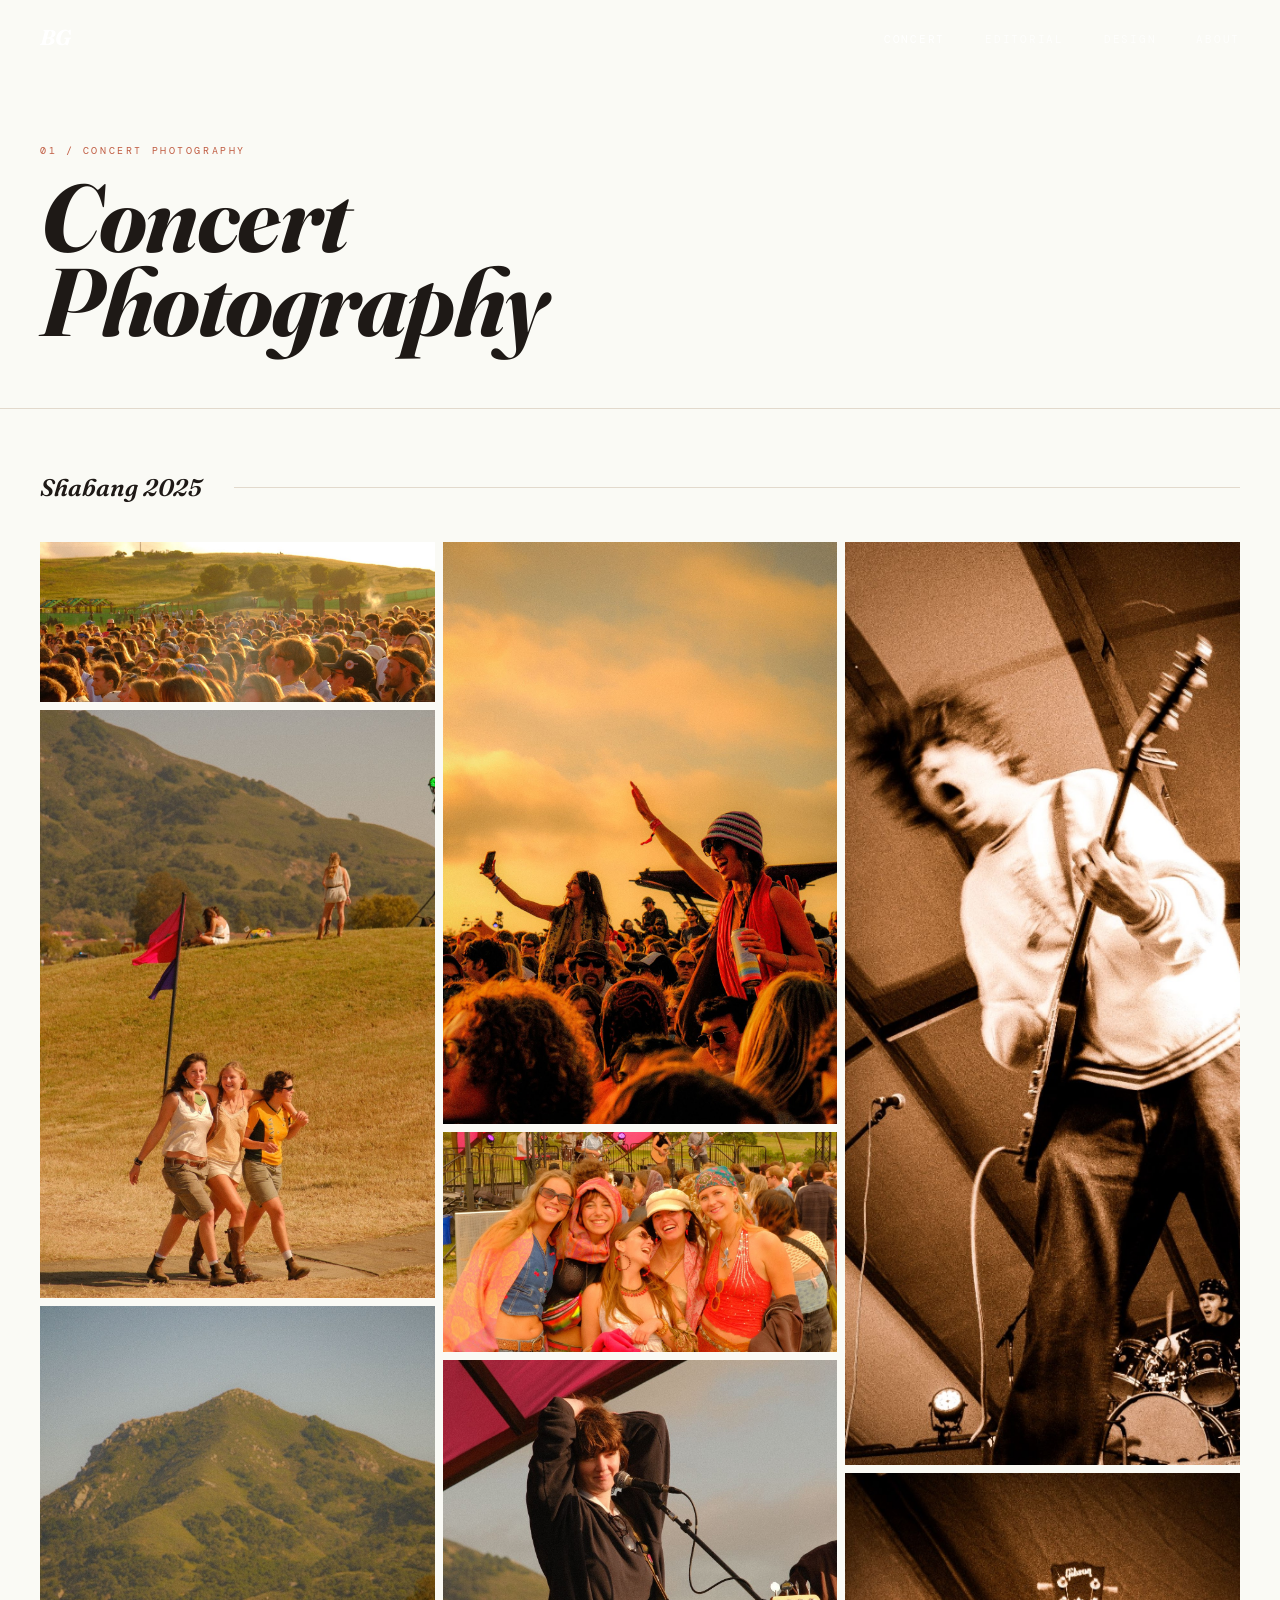
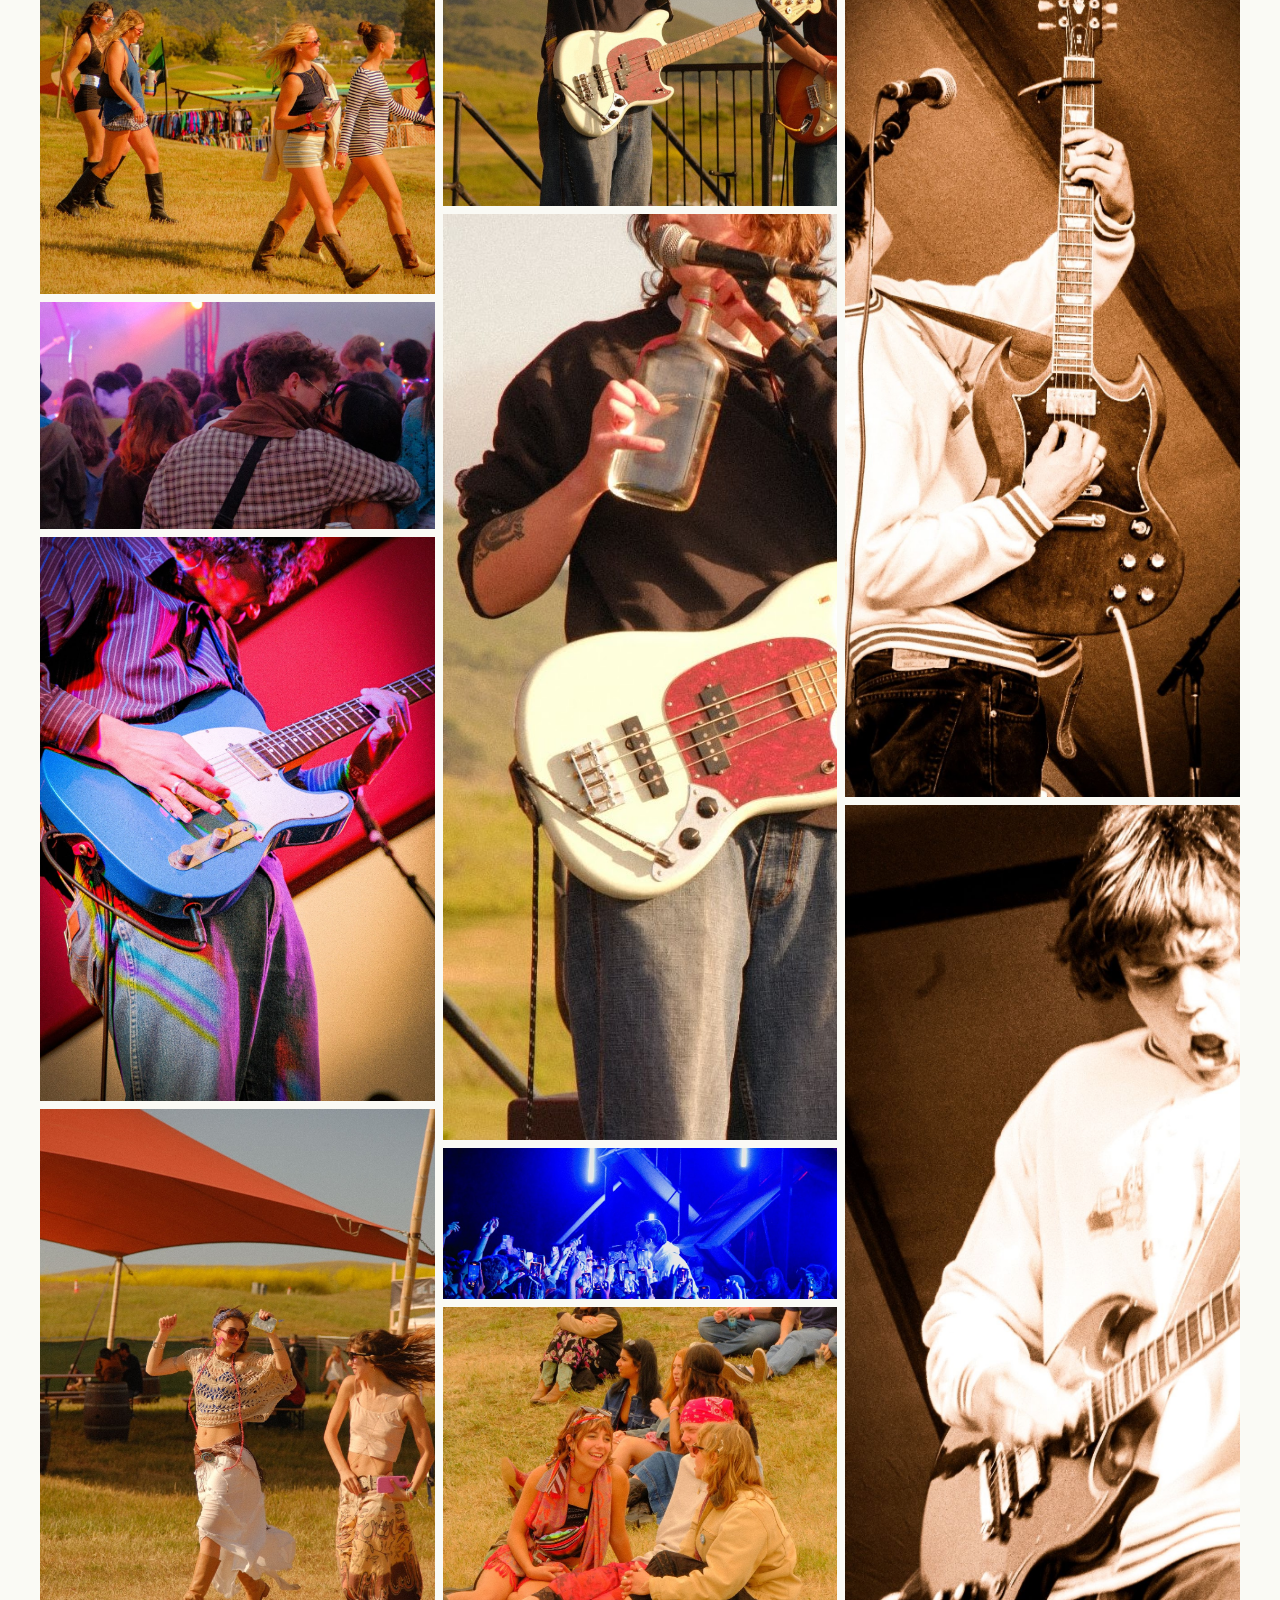
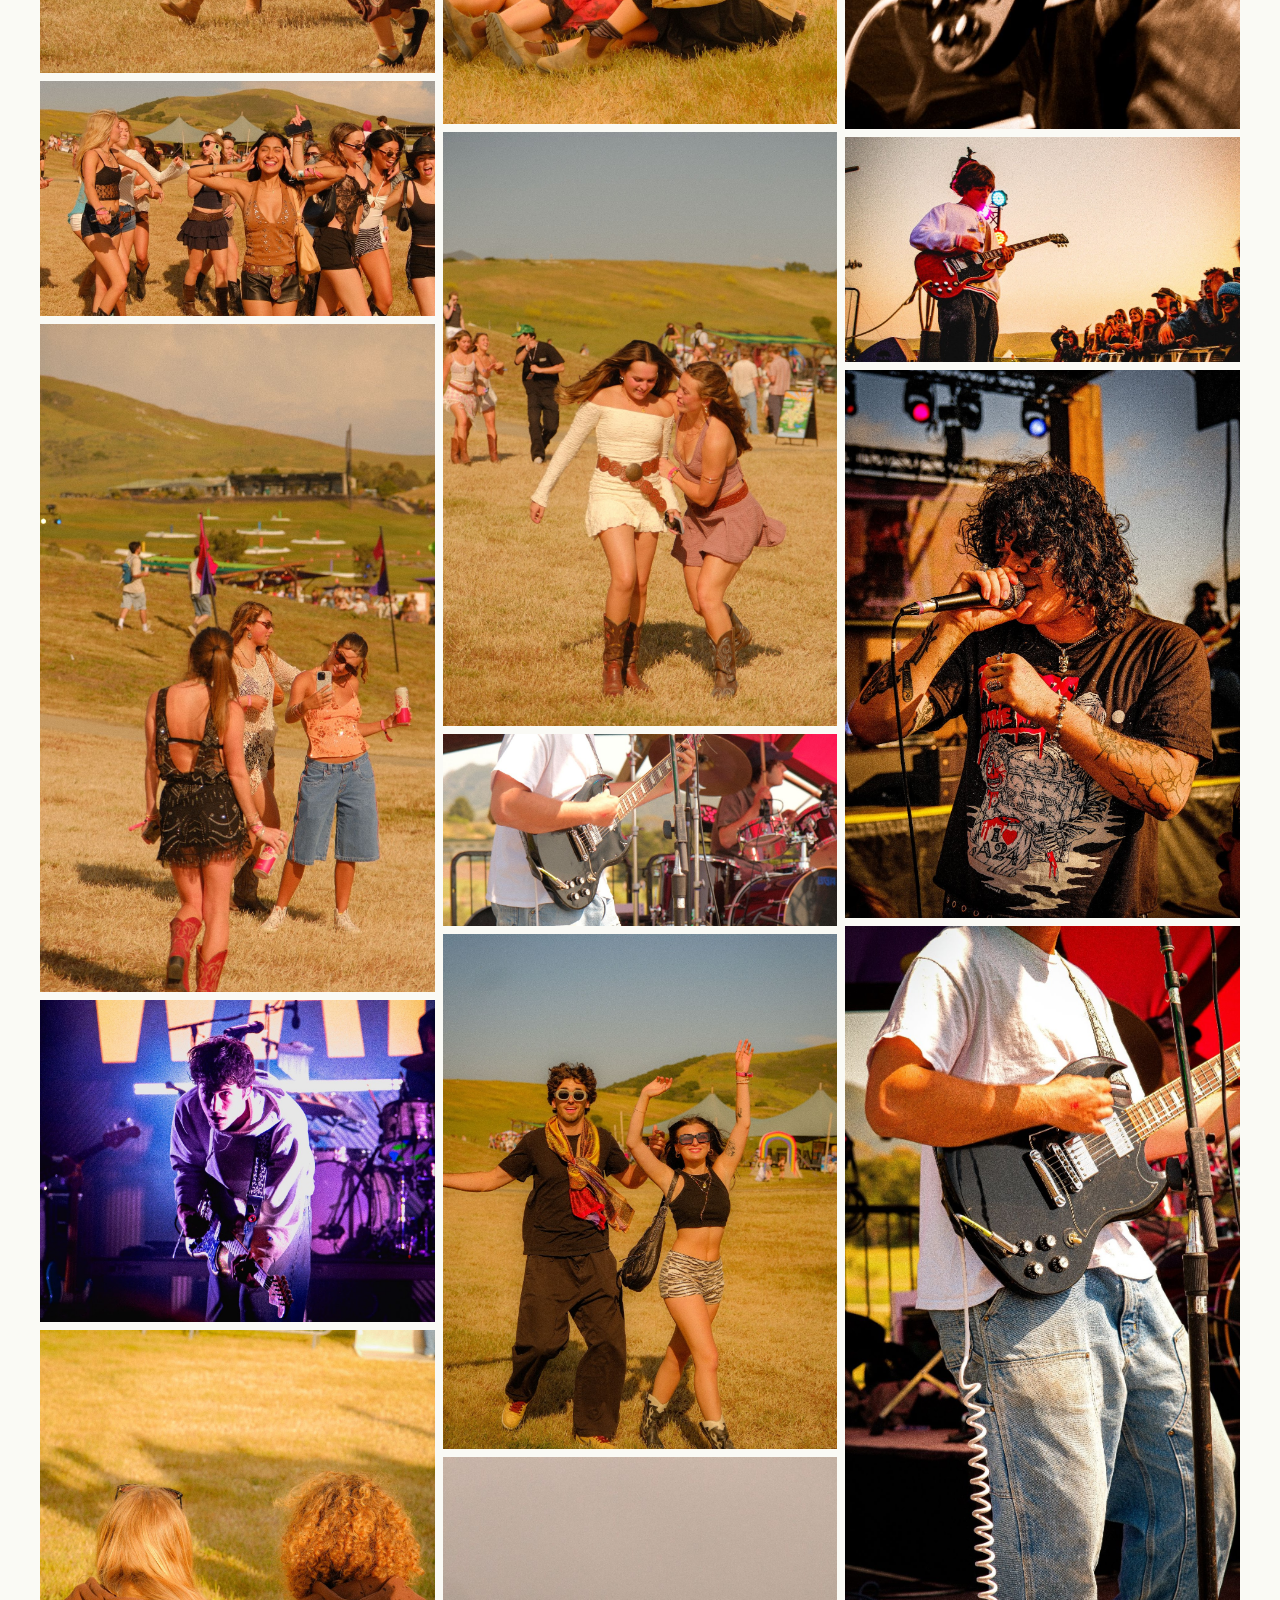
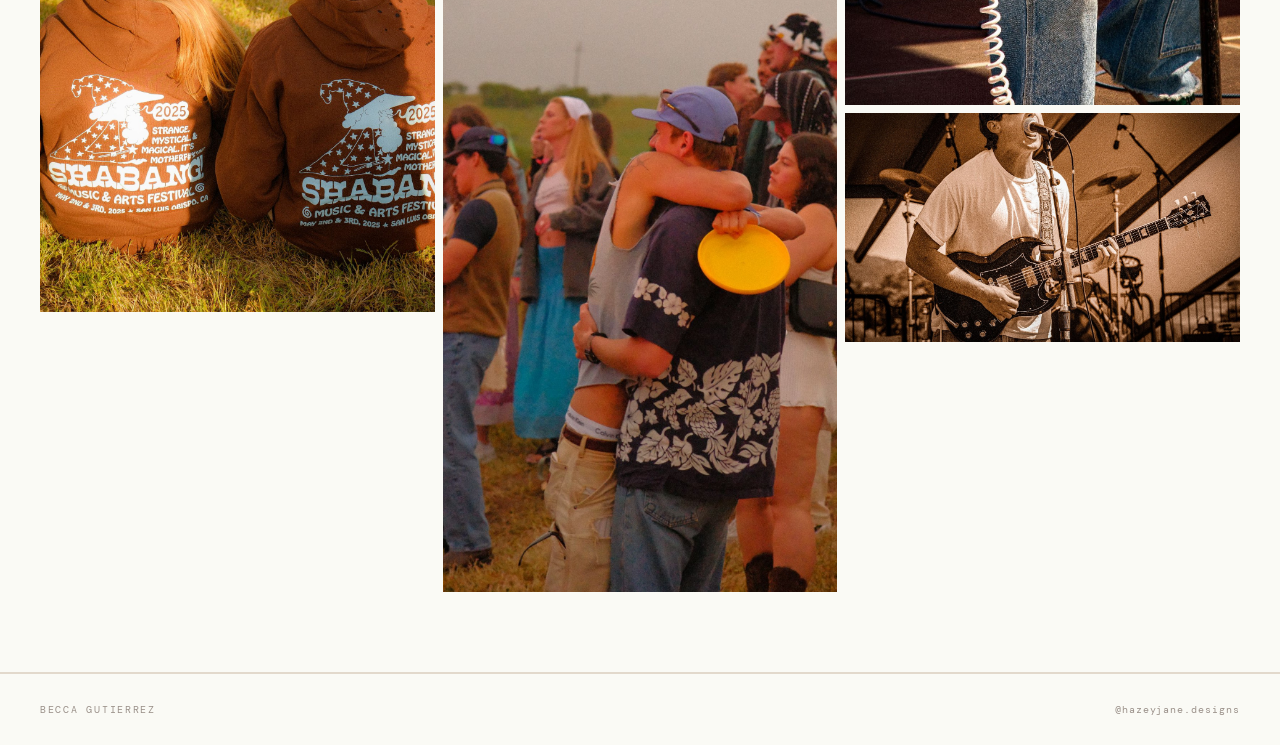
==== concert.html @ 207c8553 "Initial build: Becca Gutierrez portfolio site White/granola theme with Fraunces + Nunito fonts. CSS " ====
﻿<!DOCTYPE html>
<html lang="en">
<head>
    <meta charset="UTF-8">
    <meta name="viewport" content="width=device-width, initial-scale=1.0">
    <title>Concert Photography — Becca Gutierrez</title>
    <link rel="preconnect" href="https://fonts.googleapis.com">
    <link rel="preconnect" href="https://fonts.gstatic.com" crossorigin>
    <link href="https://fonts.googleapis.com/css2?family=Fraunces:ital,opsz,wght@0,9..144,300;0,9..144,600;0,9..144,700;1,9..144,300;1,9..144,600;1,9..144,700&family=Nunito:wght@300;400;500&family=DM+Mono:wght@300;400&display=swap" rel="stylesheet">
    <link rel="stylesheet" href="style.css">
</head>
<body>
    <nav class="nav scrolled" id="nav">
        <a href="index.html" class="nav-logo">BG</a>
        <ul class="nav-links">
            <li><a href="concert.html" class="active">Concert</a></li>
            <li><a href="editorial.html">Editorial</a></li>
            <li><a href="design.html">Design</a></li>
            <li><a href="index.html#about">About</a></li>
        </ul>
    </nav>

    <header class="page-hero">
        <p class="page-eyebrow">01 / Concert Photography</p>
        <h1 class="page-title">Concert<br>Photography</h1>
    </header>

    <section class="gallery-section">
        <div class="gallery-section-header">
            <h2 class="subsection-title">Shabang 2025</h2>
            <div class="divider"></div>
        </div>
        <div class="gallery-grid">
            <div class="gallery-item"><img src="images/concert/unnamed.jpg" alt="Shabang 2025" loading="lazy"></div>
            <div class="gallery-item"><img src="images/concert/unnamed(1).jpg" alt="Shabang 2025" loading="lazy"></div>
            <div class="gallery-item"><img src="images/concert/unnamed(2).jpg" alt="Shabang 2025" loading="lazy"></div>
            <div class="gallery-item"><img src="images/concert/unnamed(3).jpg" alt="Shabang 2025" loading="lazy"></div>
            <div class="gallery-item"><img src="images/concert/unnamed(4).jpg" alt="Shabang 2025" loading="lazy"></div>
            <div class="gallery-item"><img src="images/concert/unnamed(5).jpg" alt="Shabang 2025" loading="lazy"></div>
            <div class="gallery-item"><img src="images/concert/unnamed(6).jpg" alt="Shabang 2025" loading="lazy"></div>
            <div class="gallery-item"><img src="images/concert/unnamed(7).jpg" alt="Shabang 2025" loading="lazy"></div>
            <div class="gallery-item"><img src="images/concert/unnamed(8).jpg" alt="Shabang 2025" loading="lazy"></div>
            <div class="gallery-item"><img src="images/concert/unnamed(9).jpg" alt="Shabang 2025" loading="lazy"></div>
            <div class="gallery-item"><img src="images/concert/unnamed(10).jpg" alt="Shabang 2025" loading="lazy"></div>
            <div class="gallery-item"><img src="images/concert/unnamed(11).jpg" alt="Shabang 2025" loading="lazy"></div>
            <div class="gallery-item"><img src="images/concert/unnamed(12).jpg" alt="Shabang 2025" loading="lazy"></div>
            <div class="gallery-item"><img src="images/concert/unnamed(13).jpg" alt="Shabang 2025" loading="lazy"></div>
            <div class="gallery-item"><img src="images/concert/unnamed(14).jpg" alt="Shabang 2025" loading="lazy"></div>
            <div class="gallery-item"><img src="images/concert/unnamed(15).jpg" alt="Shabang 2025" loading="lazy"></div>
            <div class="gallery-item"><img src="images/concert/unnamed(16).jpg" alt="Shabang 2025" loading="lazy"></div>
            <div class="gallery-item"><img src="images/concert/unnamed(17).jpg" alt="Shabang 2025" loading="lazy"></div>
            <div class="gallery-item"><img src="images/concert/unnamed(18).jpg" alt="Shabang 2025" loading="lazy"></div>
            <div class="gallery-item"><img src="images/concert/unnamed(19).jpg" alt="Shabang 2025" loading="lazy"></div>
            <div class="gallery-item"><img src="images/concert/unnamed(20).jpg" alt="Shabang 2025" loading="lazy"></div>
            <div class="gallery-item"><img src="images/concert/unnamed(21).jpg" alt="Shabang 2025" loading="lazy"></div>
            <div class="gallery-item"><img src="images/concert/unnamed(22).jpg" alt="Shabang 2025" loading="lazy"></div>
            <div class="gallery-item"><img src="images/concert/unnamed(23).jpg" alt="Shabang 2025" loading="lazy"></div>
            <div class="gallery-item"><img src="images/concert/unnamed(24).jpg" alt="Shabang 2025" loading="lazy"></div>
            <div class="gallery-item"><img src="images/concert/unnamed(25).jpg" alt="Shabang 2025" loading="lazy"></div>
            <div class="gallery-item"><img src="images/concert/unnamed(26).jpg" alt="Shabang 2025" loading="lazy"></div>
        </div>
    </section>

    <footer class="site-footer">
        <span class="footer-name">Becca Gutierrez</span>
        <a href="https://instagram.com/hazeyjane.designs" target="_blank" rel="noopener" class="footer-ig">@hazeyjane.designs</a>
    </footer>

    <script src="script.js"></script>
</body>
</html>
---- style.css ----
/* ─── Variables & Reset ─────────────────────────────────────────────────── */

*, *::before, *::after {
    margin: 0;
    padding: 0;
    box-sizing: border-box;
}

:root {
    --bg:       #FAFAF5;
    --surface:  #F3EDE3;
    --border:   #E2D9CC;
    --text:     #1E1916;
    --muted:    #9A9089;
    --accent:   #C05C42;
    --accent2:  #7A9D7E;
    --accent3:  #D4A853;

    --f-display: 'Fraunces', Georgia, serif;
    --f-body:    'Nunito', sans-serif;
    --f-mono:    'DM Mono', monospace;
}

html { scroll-behavior: smooth; }

body {
    background: var(--bg);
    color: var(--text);
    font-family: var(--f-body);
    font-weight: 400;
    overflow-x: hidden;
    -webkit-font-smoothing: antialiased;
}

a { color: inherit; text-decoration: none; }

img { display: block; max-width: 100%; }

/* ─── Nav ───────────────────────────────────────────────────────────────── */

.nav {
    position: fixed;
    inset-block-start: 0;
    inset-inline: 0;
    z-index: 200;
    display: flex;
    justify-content: space-between;
    align-items: center;
    padding: 1.5rem 2.5rem;
    transition: background 0.35s ease, border-bottom 0.35s ease, box-shadow 0.35s ease;
}

.nav.hero-top {
    /* over the photo: keep text white */
}

.nav.scrolled {
    background: rgba(250, 250, 245, 0.95);
    border-bottom: 1px solid var(--border);
    box-shadow: 0 1px 16px rgba(30,25,22,0.06);
    backdrop-filter: blur(12px);
    -webkit-backdrop-filter: blur(12px);
}

.nav.scrolled .nav-logo,
.nav.scrolled .nav-links a { color: var(--text); }

.nav-logo {
    font-family: var(--f-display);
    font-size: 1.35rem;
    font-weight: 700;
    font-style: italic;
    letter-spacing: 0.02em;
    color: #fff;
    transition: color 0.3s, opacity 0.2s;
}
.nav-logo:hover { opacity: 0.7; }

.nav-links {
    display: flex;
    gap: 2.5rem;
    list-style: none;
}

.nav-links a {
    font-family: var(--f-mono);
    font-size: 0.68rem;
    letter-spacing: 0.16em;
    text-transform: uppercase;
    color: rgba(255,255,255,0.75);
    transition: color 0.2s;
}
.nav-links a:hover { color: #fff; }
.nav-links a.active { color: #fff; }

.nav.scrolled .nav-links a { color: var(--muted); }
.nav.scrolled .nav-links a:hover,
.nav.scrolled .nav-links a.active { color: var(--accent); }

/* ─── Hero ──────────────────────────────────────────────────────────────── */

.hero {
    position: relative;
    height: 100svh;
    min-height: 580px;
    display: flex;
    flex-direction: column;
    justify-content: flex-end;
    overflow: hidden;
}

.hero-bg {
    position: absolute;
    inset: 0;
    background-size: cover;
    background-position: center 30%;
    background-repeat: no-repeat;
    transform: scale(1.05);
    animation: zoomOut 12s cubic-bezier(0.25, 0.46, 0.45, 0.94) forwards;
}

@keyframes zoomOut {
    to { transform: scale(1); }
}

.hero-overlay {
    position: absolute;
    inset: 0;
    background:
        linear-gradient(to bottom,
            rgba(20,16,12,0.35) 0%,
            rgba(20,16,12,0.05) 40%,
            rgba(20,16,12,0.55) 75%,
            rgba(20,16,12,0.88) 100%);
}

.hero-content {
    position: relative;
    z-index: 2;
    padding: 0 2.5rem 5rem;
}

.hero-eyebrow {
    font-family: var(--f-mono);
    font-size: 0.62rem;
    letter-spacing: 0.28em;
    text-transform: uppercase;
    color: var(--accent3);
    margin-bottom: 1rem;
    animation: fadeUp 0.9s ease 0.4s both;
}

.hero-name {
    display: flex;
    flex-direction: column;
    font-family: var(--f-display);
    font-size: clamp(4.5rem, 11vw, 10.5rem);
    font-weight: 700;
    font-style: italic;
    line-height: 0.86;
    letter-spacing: -0.01em;
    color: #fff;
    margin-bottom: 2rem;
}

.hero-name span:first-child {
    animation: fadeUp 0.9s ease 0.55s both;
}
.hero-name span:last-child {
    animation: fadeUp 0.9s ease 0.7s both;
    color: transparent;
    -webkit-text-stroke: 1.5px rgba(255,255,255,0.55);
    font-style: normal;
    font-weight: 300;
}

.hero-tags {
    display: flex;
    flex-wrap: wrap;
    align-items: center;
    gap: 0.65rem;
    font-family: var(--f-mono);
    font-size: 0.62rem;
    letter-spacing: 0.16em;
    text-transform: uppercase;
    color: rgba(255,255,255,0.6);
    animation: fadeUp 0.9s ease 0.85s both;
}
.bull { color: var(--accent3); }

.hero-scroll-indicator {
    position: absolute;
    right: 2.5rem;
    bottom: 2.5rem;
    z-index: 2;
    animation: fadeIn 1s ease 1.4s both;
}

.scroll-line {
    width: 1px;
    height: 55px;
    background: linear-gradient(to bottom, rgba(255,255,255,0.6), transparent);
    animation: scrollDrop 2.2s ease-in-out 1.4s infinite;
}

@keyframes scrollDrop {
    0%   { opacity: 0; transform: scaleY(0); transform-origin: top; }
    30%  { opacity: 1; transform: scaleY(1); transform-origin: top; }
    70%  { opacity: 1; transform: scaleY(1); transform-origin: bottom; }
    100% { opacity: 0; transform: scaleY(0); transform-origin: bottom; }
}

/* ─── Index Work Grid ───────────────────────────────────────────────────── */

.index-work {
    display: grid;
    grid-template-columns: repeat(3, 1fr);
    background: var(--bg);
    border-top: 1px solid var(--border);
}

.work-card {
    display: flex;
    flex-direction: column;
    border-right: 1px solid var(--border);
    color: var(--text);
    overflow: hidden;
    transition: background 0.3s ease;
}
.work-card:last-child { border-right: none; }
.work-card:hover { background: var(--surface); }

.card-thumb {
    display: block;
    margin: 0;
    height: 300px;
    overflow: hidden;
    flex-shrink: 0;
}

.card-thumb img {
    width: 100%;
    height: 100%;
    object-fit: cover;
    transition: transform 0.65s cubic-bezier(0.25, 0.46, 0.45, 0.94);
}
.work-card:hover .card-thumb img { transform: scale(1.05); }

.card-body {
    padding: 1.8rem 2rem 2.2rem;
    border-top: 1px solid var(--border);
    display: flex;
    flex-direction: column;
    gap: 0.35rem;
    flex: 1;
    position: relative;
}

.card-num {
    font-family: var(--f-mono);
    font-size: 0.6rem;
    letter-spacing: 0.18em;
    color: var(--accent);
}

.card-title {
    font-family: var(--f-display);
    font-size: 2rem;
    font-weight: 600;
    font-style: italic;
    line-height: 0.96;
    letter-spacing: -0.01em;
    margin-top: 0.2rem;
}

.card-sub {
    font-family: var(--f-mono);
    font-size: 0.6rem;
    letter-spacing: 0.14em;
    text-transform: uppercase;
    color: var(--muted);
    margin-top: 0.3rem;
}

.card-cta {
    font-family: var(--f-mono);
    font-size: 0.62rem;
    letter-spacing: 0.12em;
    color: var(--accent);
    margin-top: 1.2rem;
    opacity: 0;
    transform: translateX(-6px);
    transition: opacity 0.3s ease, transform 0.3s ease;
}
.work-card:hover .card-cta {
    opacity: 1;
    transform: translateX(0);
}

/* ─── About ─────────────────────────────────────────────────────────────── */

.about-section {
    background: var(--surface);
    border-top: 1px solid var(--border);
    padding: 7rem 2.5rem 8rem;
}

.about-inner {
    max-width: 1100px;
    margin: 0 auto;
    display: grid;
    grid-template-columns: 110px 1fr;
    grid-template-rows: auto auto;
    gap: 2.5rem 5rem;
    align-items: start;
}

.about-label {
    font-family: var(--f-mono);
    font-size: 0.62rem;
    letter-spacing: 0.24em;
    text-transform: uppercase;
    color: var(--accent);
    padding-top: 0.6rem;
}

.about-quote {
    font-family: var(--f-display);
    font-size: clamp(1.35rem, 2.2vw, 1.85rem);
    font-weight: 300;
    font-style: italic;
    line-height: 1.7;
    color: var(--text);
    border-left: 3px solid var(--accent);
    padding-left: 2rem;
}

.about-facts {
    grid-column: 2;
    display: flex;
    gap: 3rem;
    flex-wrap: wrap;
    padding-left: 2rem;
}

.fact { display: flex; flex-direction: column; gap: 0.3rem; }

.fact dt {
    font-family: var(--f-mono);
    font-size: 0.58rem;
    letter-spacing: 0.2em;
    text-transform: uppercase;
    color: var(--muted);
}

.fact dd { font-size: 0.9rem; font-weight: 500; }

.fact a { color: var(--accent); transition: opacity 0.2s; }
.fact a:hover { opacity: 0.7; }

/* ─── Footer ────────────────────────────────────────────────────────────── */

.site-footer {
    background: var(--bg);
    border-top: 1px solid var(--border);
    padding: 1.8rem 2.5rem;
    display: flex;
    justify-content: space-between;
    align-items: center;
}

.footer-name {
    font-family: var(--f-mono);
    font-size: 0.6rem;
    letter-spacing: 0.18em;
    text-transform: uppercase;
    color: var(--muted);
}

.footer-ig {
    font-family: var(--f-mono);
    font-size: 0.6rem;
    letter-spacing: 0.1em;
    color: var(--muted);
    transition: color 0.2s;
}
.footer-ig:hover { color: var(--accent); }

/* ─── Page Hero (inner pages) ───────────────────────────────────────────── */

.page-hero {
    padding: 9rem 2.5rem 4rem;
    border-bottom: 1px solid var(--border);
    background: var(--bg);
}

.page-eyebrow {
    font-family: var(--f-mono);
    font-size: 0.62rem;
    letter-spacing: 0.26em;
    text-transform: uppercase;
    color: var(--accent);
    margin-bottom: 1.1rem;
}

.page-title {
    font-family: var(--f-display);
    font-size: clamp(3rem, 7.5vw, 7rem);
    font-weight: 700;
    font-style: italic;
    line-height: 0.88;
    letter-spacing: -0.015em;
    color: var(--text);
}

/* ─── Gallery ───────────────────────────────────────────────────────────── */

.gallery-section {
    padding: 4rem 2.5rem 5rem;
    border-bottom: 1px solid var(--border);
    background: var(--bg);
}

.gallery-section-header {
    display: flex;
    align-items: center;
    gap: 2rem;
    margin-bottom: 2.5rem;
}

.subsection-title {
    font-family: var(--f-display);
    font-size: 1.5rem;
    font-weight: 600;
    font-style: italic;
    letter-spacing: 0;
    white-space: nowrap;
    flex-shrink: 0;
}

.divider {
    flex: 1;
    height: 1px;
    background: var(--border);
}

.gallery-grid {
    columns: 3;
    column-gap: 8px;
}

.gallery-item {
    break-inside: avoid;
    margin-bottom: 8px;
    overflow: hidden;
}

.gallery-item img {
    width: 100%;
    display: block;
    transition: opacity 0.3s ease;
}
.gallery-item:hover img { opacity: 0.88; }

/* ─── Scroll Reveal ─────────────────────────────────────────────────────── */

.reveal {
    opacity: 0;
    transform: translateY(24px);
    transition:
        opacity 0.7s ease var(--d, 0ms),
        transform 0.7s ease var(--d, 0ms);
}
.reveal.visible { opacity: 1; transform: translateY(0); }

/* ─── Keyframes ─────────────────────────────────────────────────────────── */

@keyframes fadeUp {
    from { opacity: 0; transform: translateY(20px); }
    to   { opacity: 1; transform: translateY(0); }
}
@keyframes fadeIn {
    from { opacity: 0; }
    to   { opacity: 1; }
}

/* ─── Responsive ────────────────────────────────────────────────────────── */

@media (max-width: 960px) {
    .index-work { grid-template-columns: 1fr 1fr; }
    .work-card:nth-child(2) { border-right: none; }
    .work-card:nth-child(3) {
        grid-column: 1 / -1;
        border-right: none;
        border-top: 1px solid var(--border);
        flex-direction: row;
    }
    .work-card:nth-child(3) .card-thumb { width: 280px; height: auto; flex-shrink: 0; }
    .gallery-grid { columns: 2; }
}

@media (max-width: 640px) {
    .nav { padding: 1.2rem 1.25rem; }
    .nav-links { gap: 1.4rem; }
    .hero-content { padding: 0 1.25rem 3.5rem; }
    .hero-scroll-indicator { display: none; }

    .index-work { grid-template-columns: 1fr; }
    .work-card { border-right: none; border-bottom: 1px solid var(--border); }
    .work-card:last-child { border-bottom: none; }
    .work-card:nth-child(3) { flex-direction: column; }
    .work-card:nth-child(3) .card-thumb { width: 100%; height: 220px; }

    .about-section { padding: 4rem 1.25rem 5rem; }
    .about-inner { grid-template-columns: 1fr; gap: 2rem; }
    .about-facts { grid-column: 1; padding-left: 2rem; }

    .page-hero { padding: 7rem 1.25rem 3rem; }
    .gallery-section { padding: 3rem 1.25rem 4rem; }
    .gallery-grid { columns: 1; }

    .site-footer { flex-direction: column; gap: 0.8rem; text-align: center; }
}
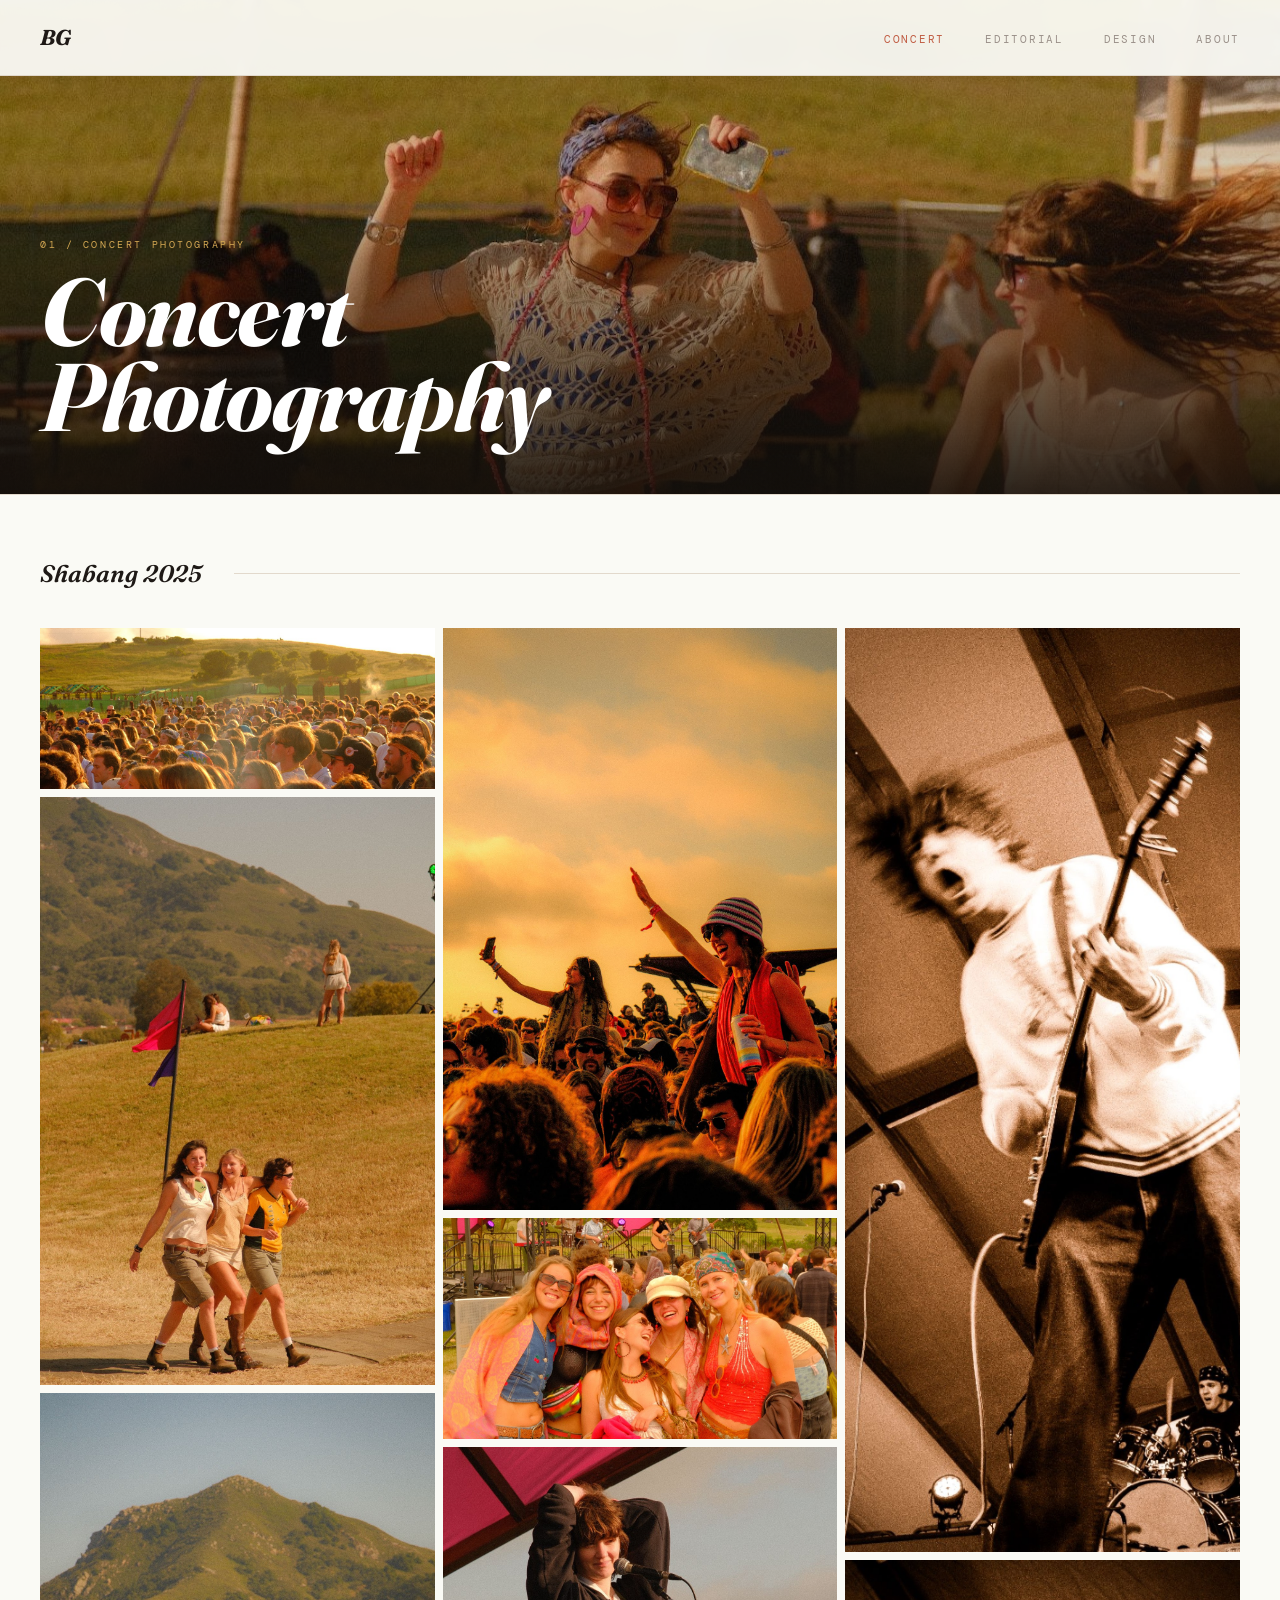
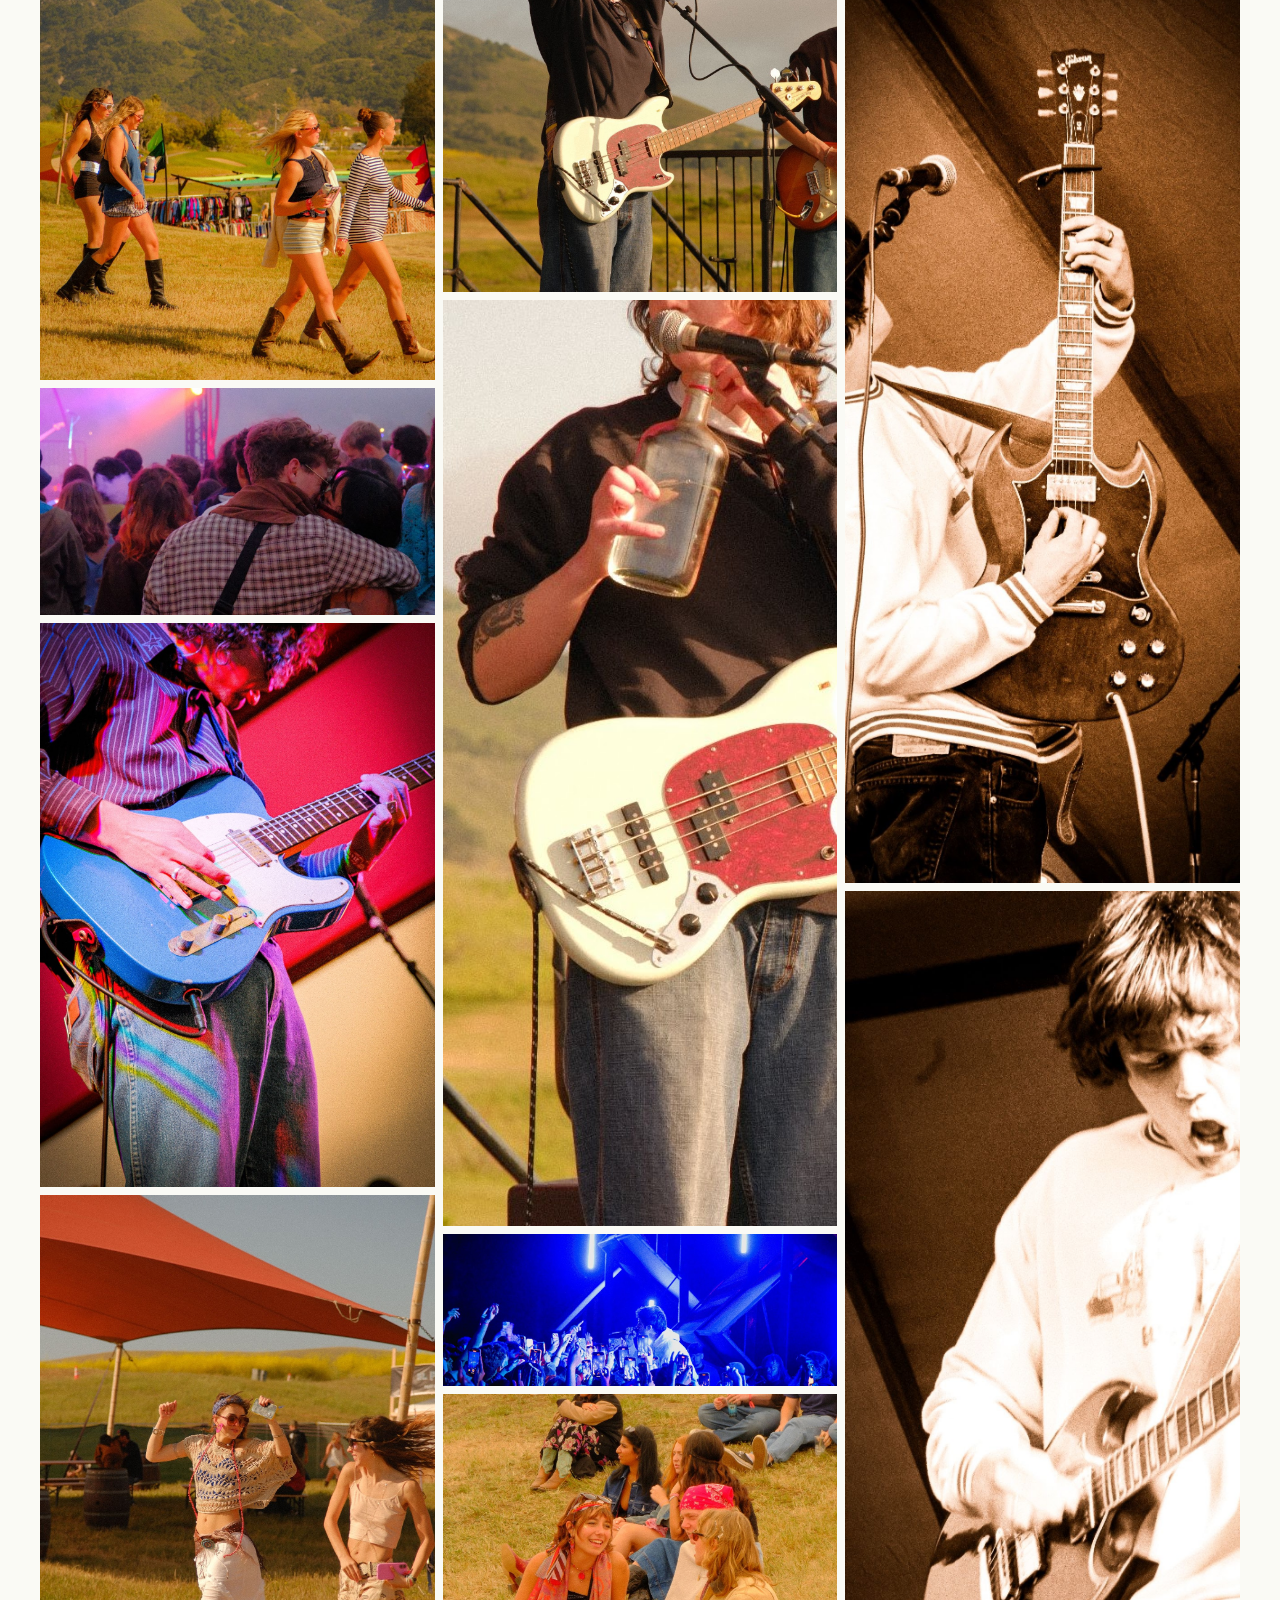
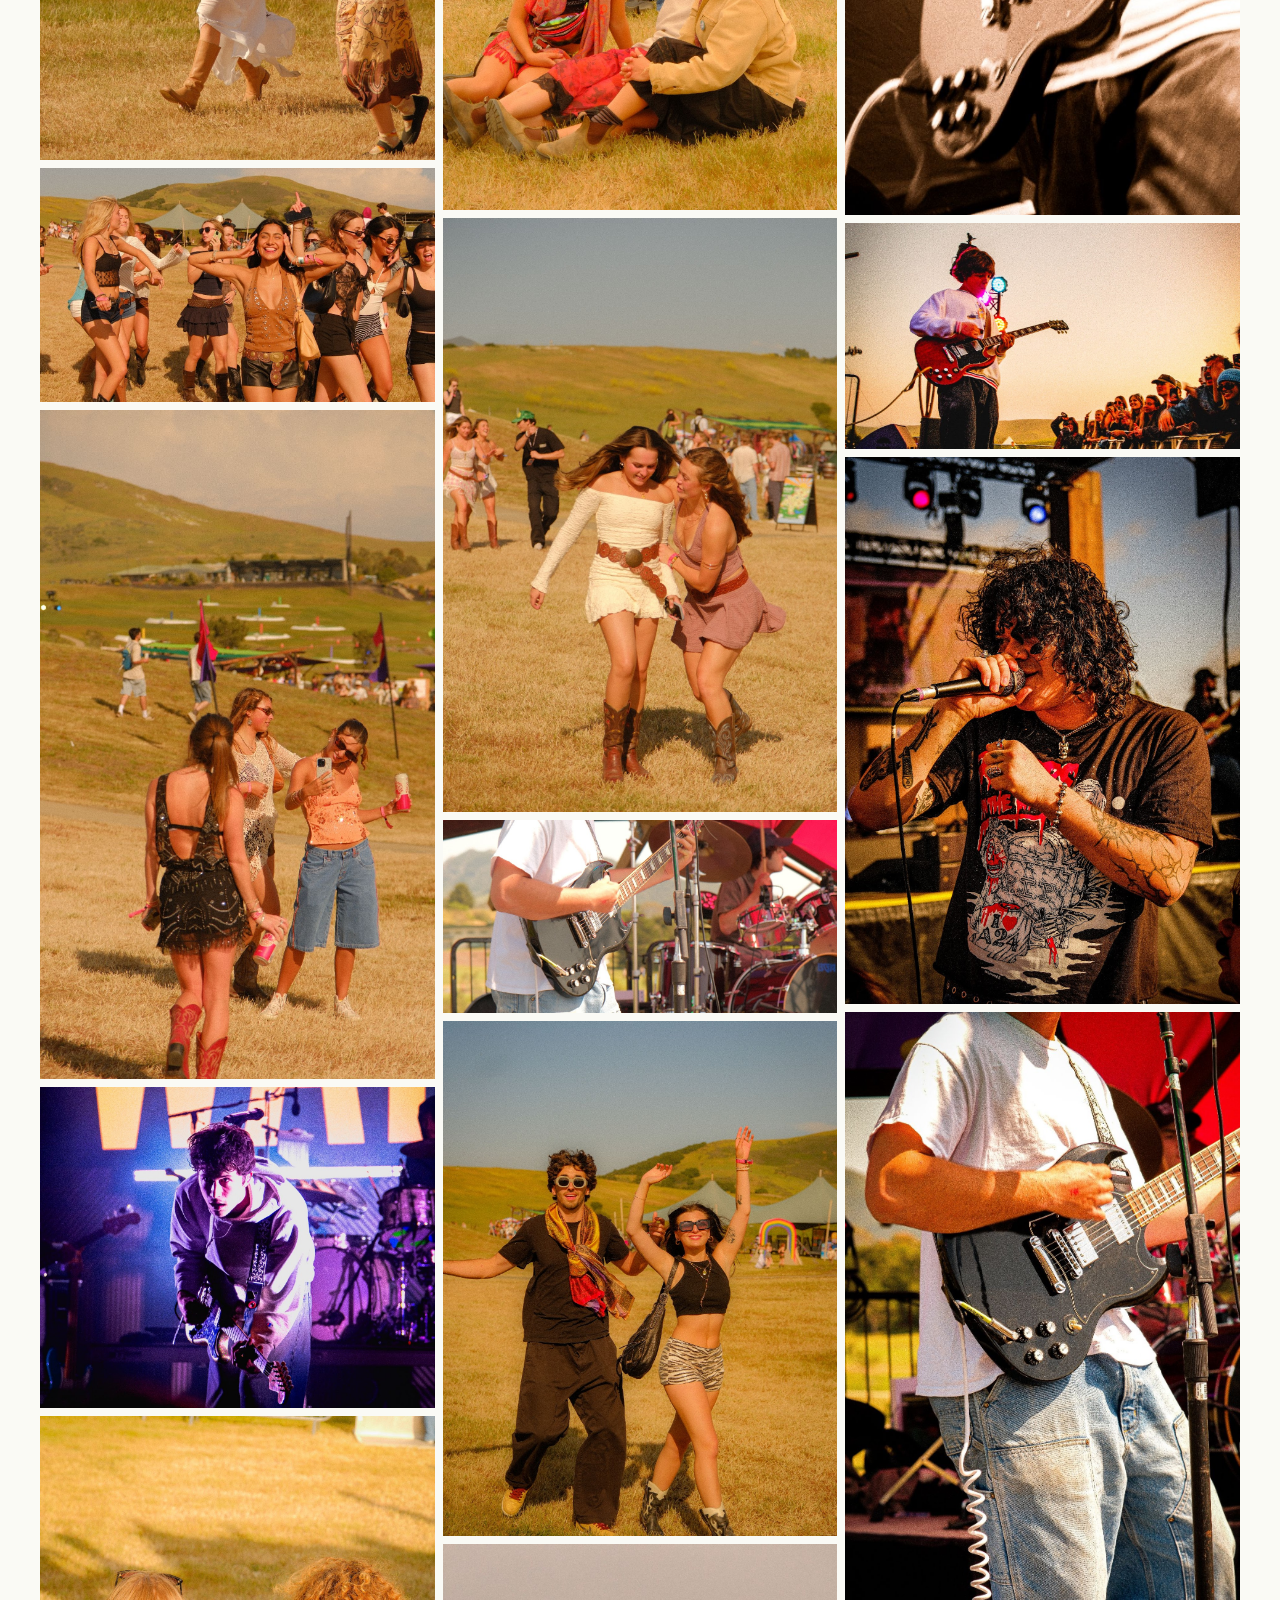
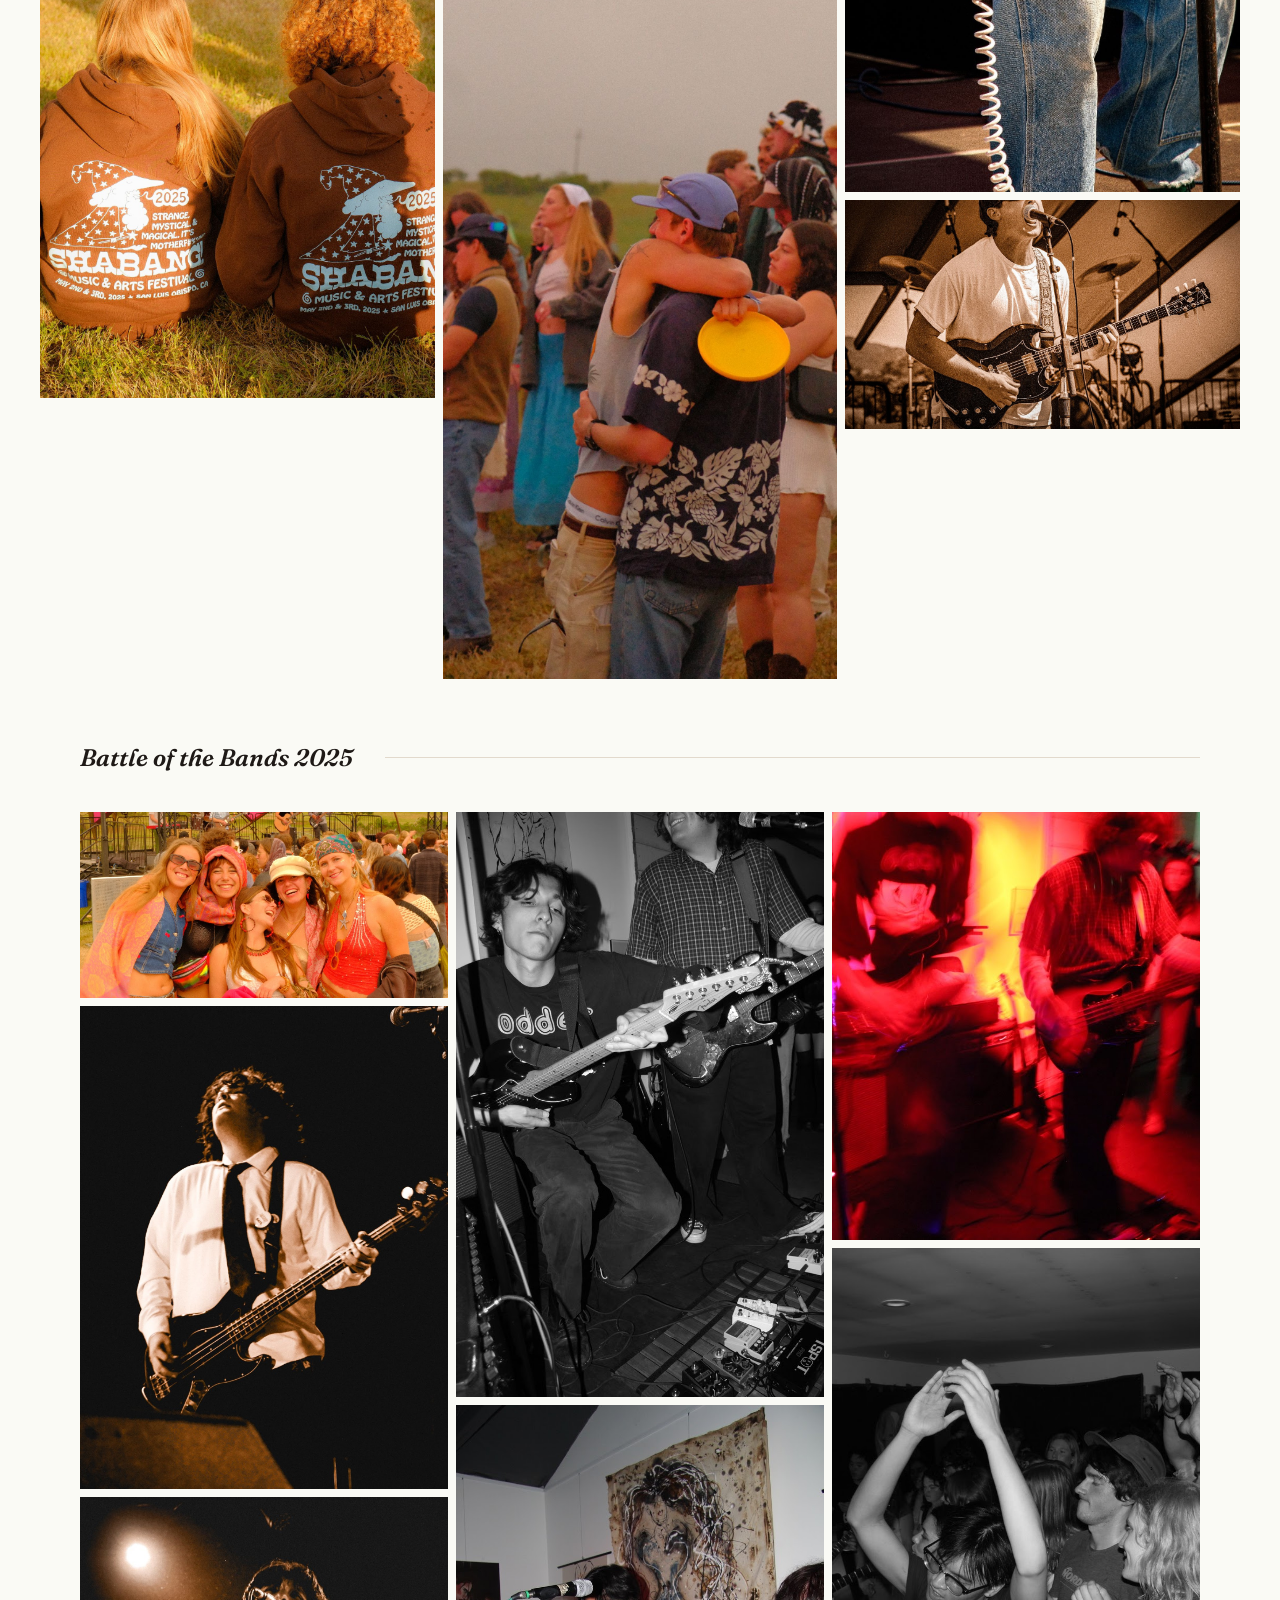
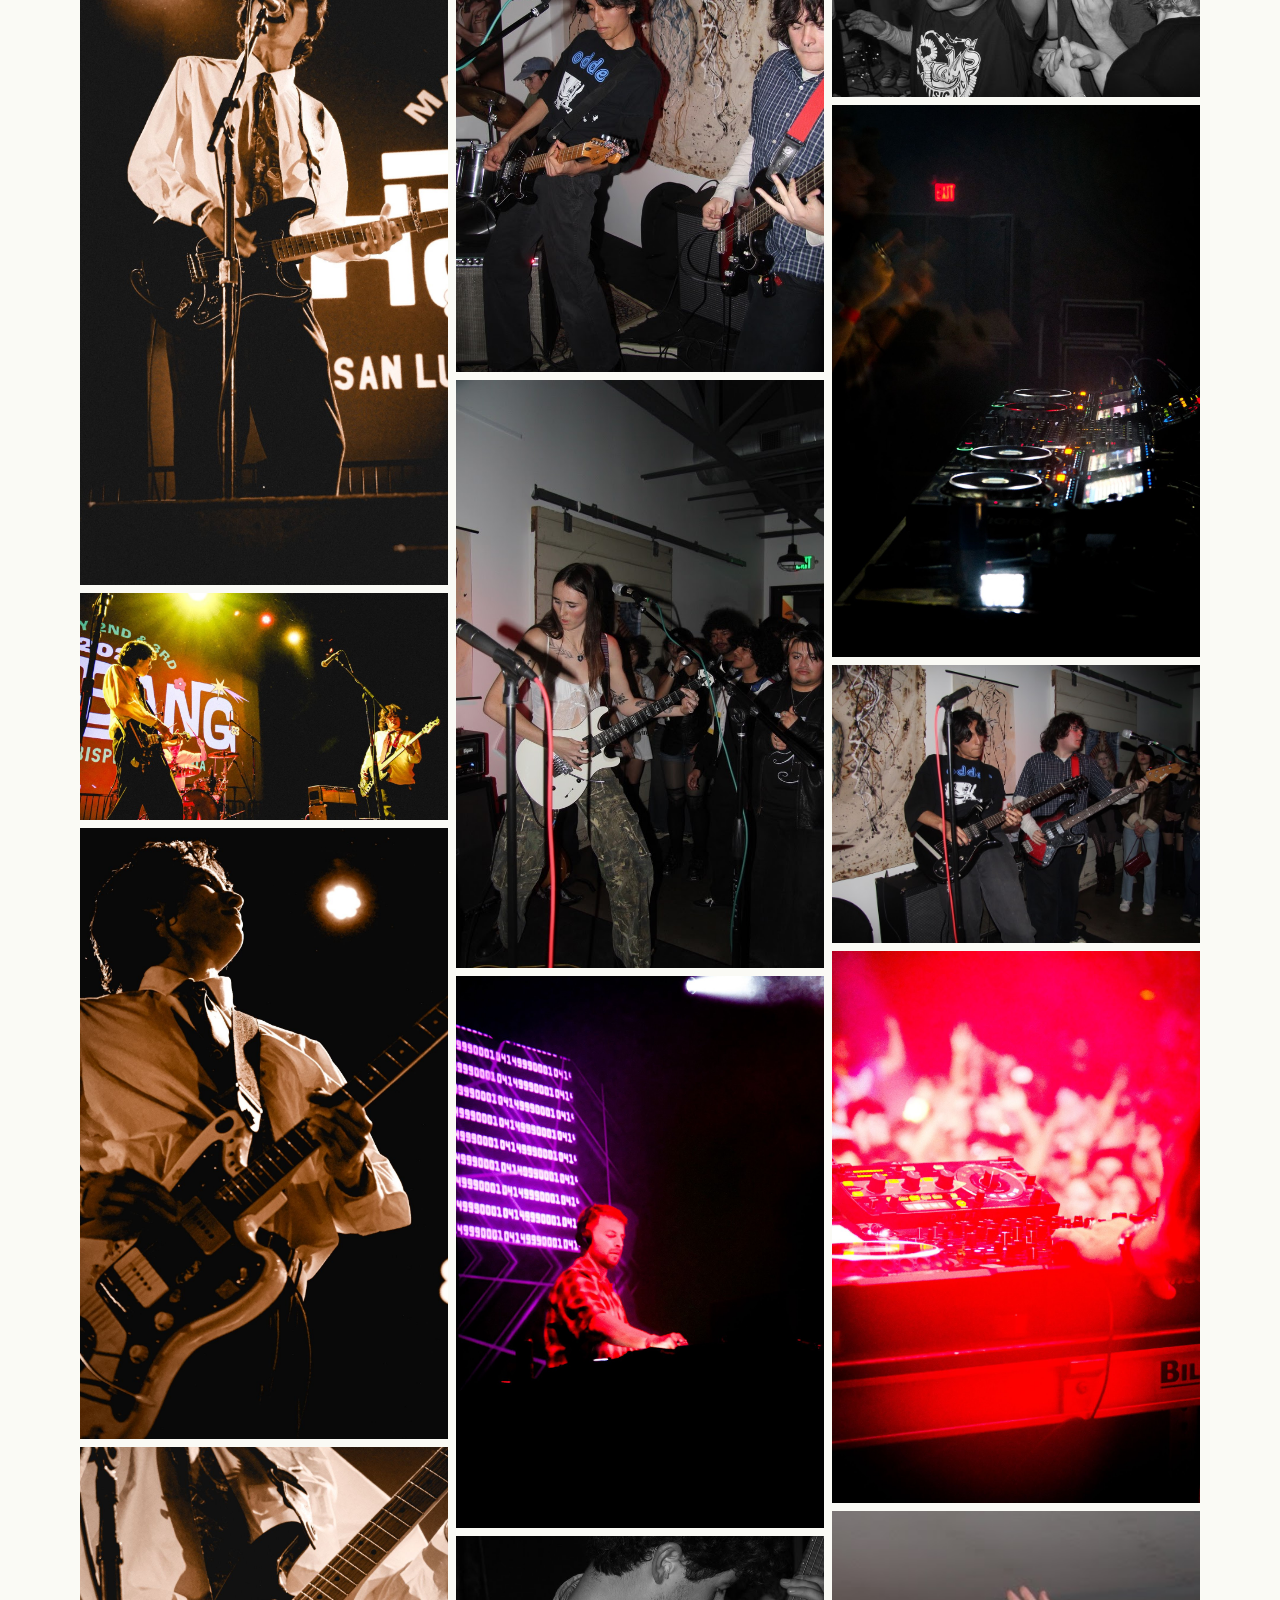
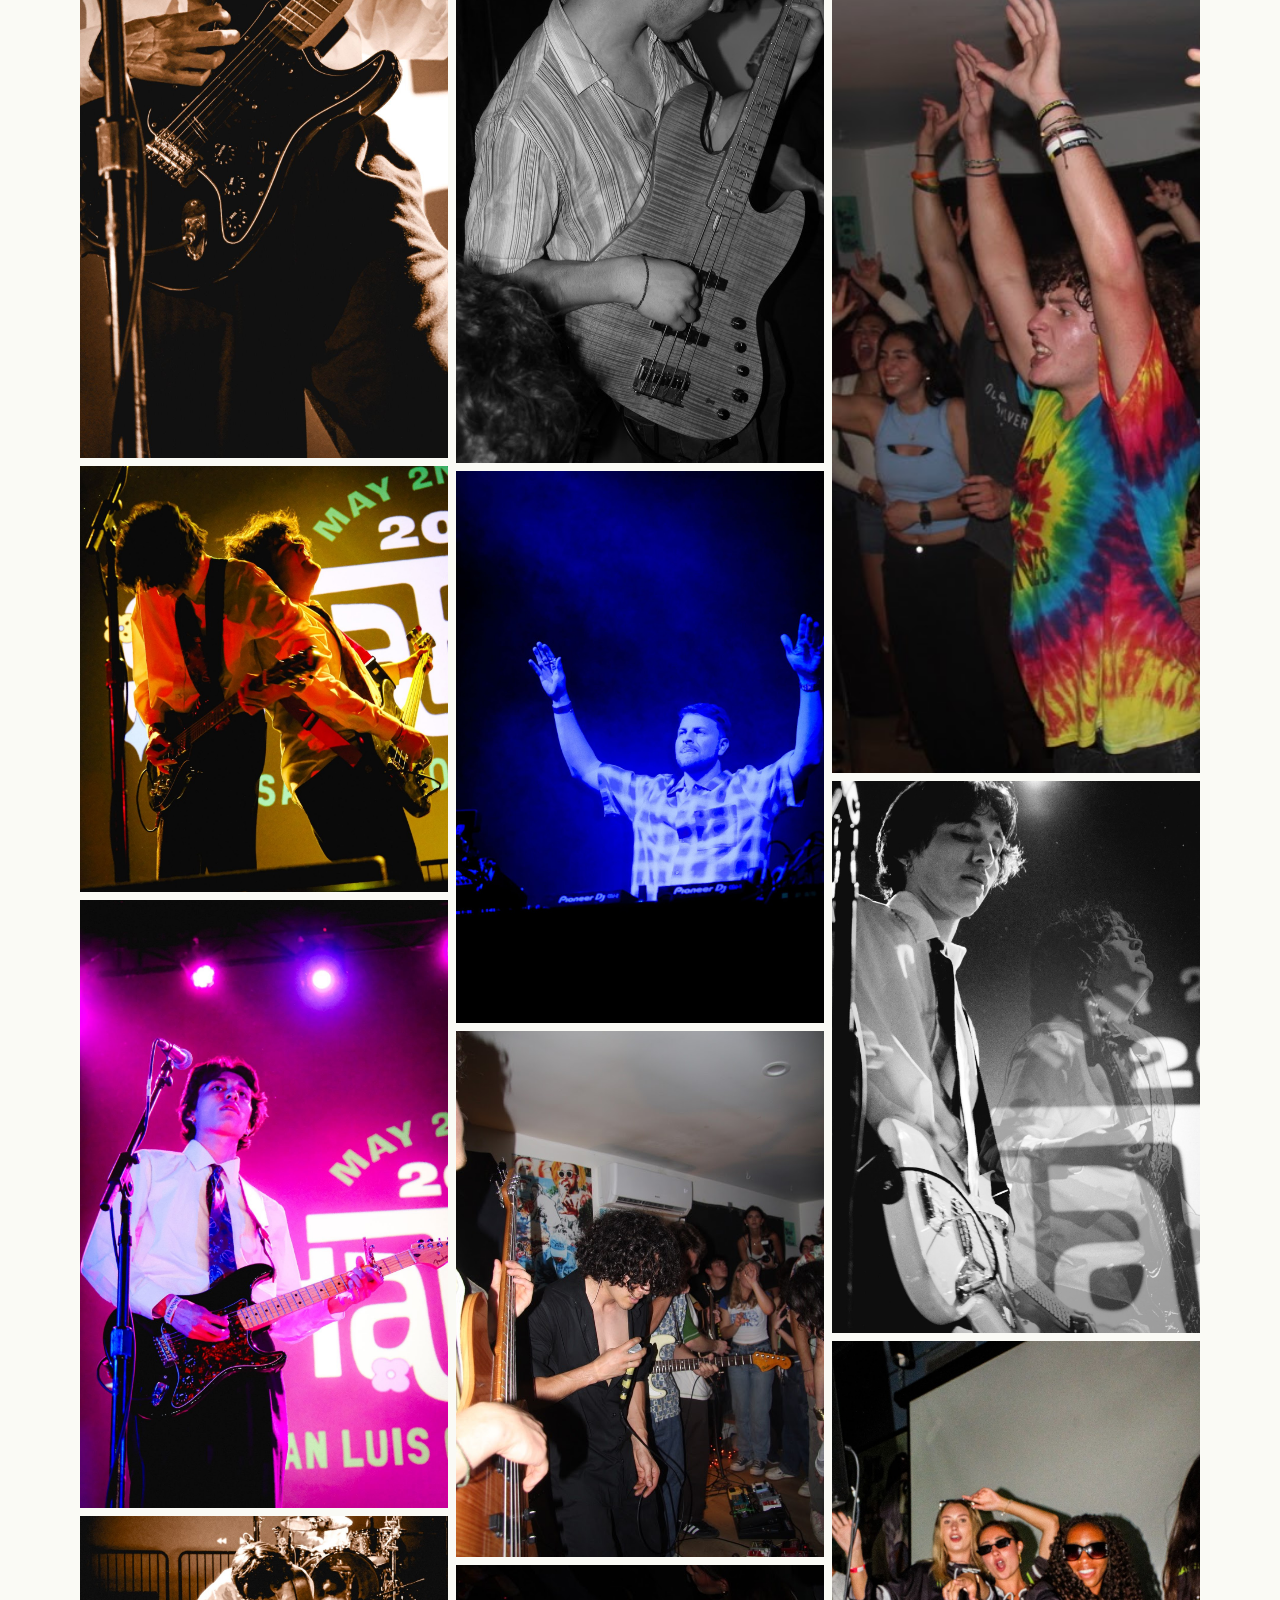
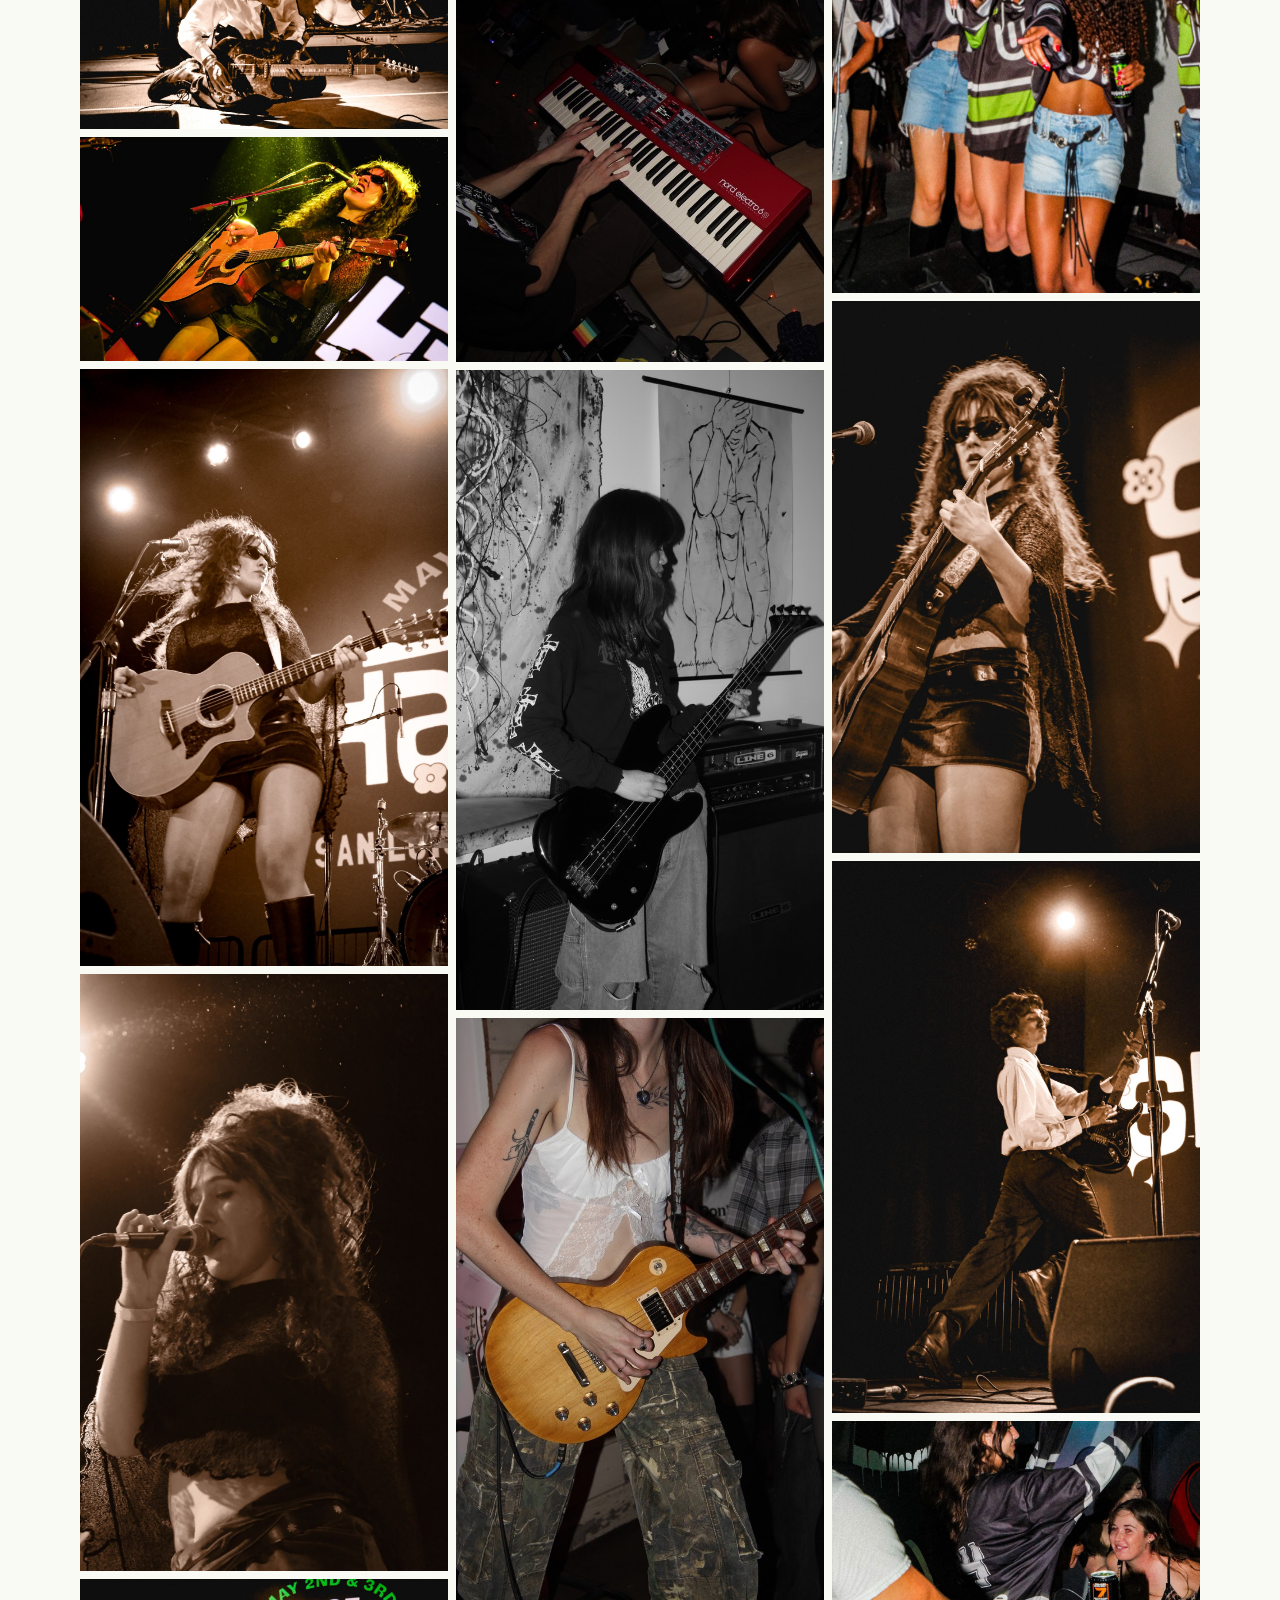
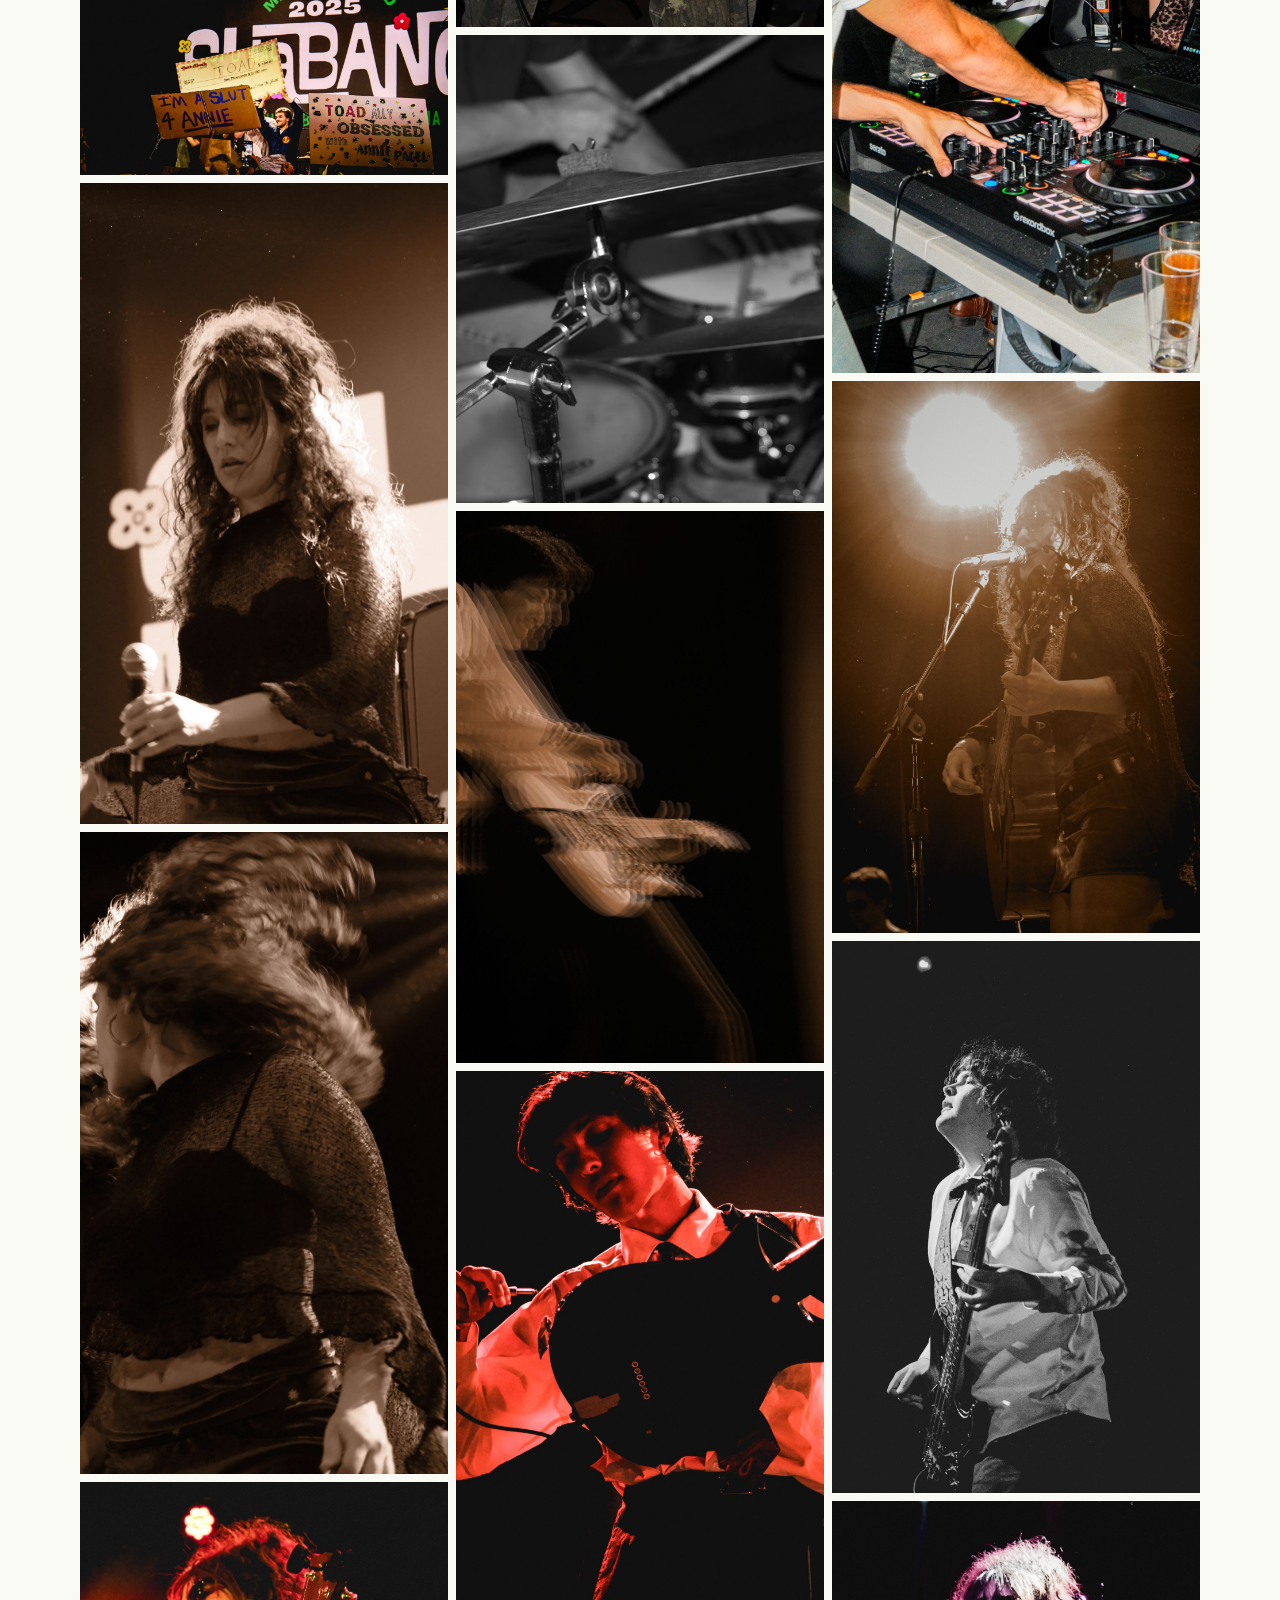
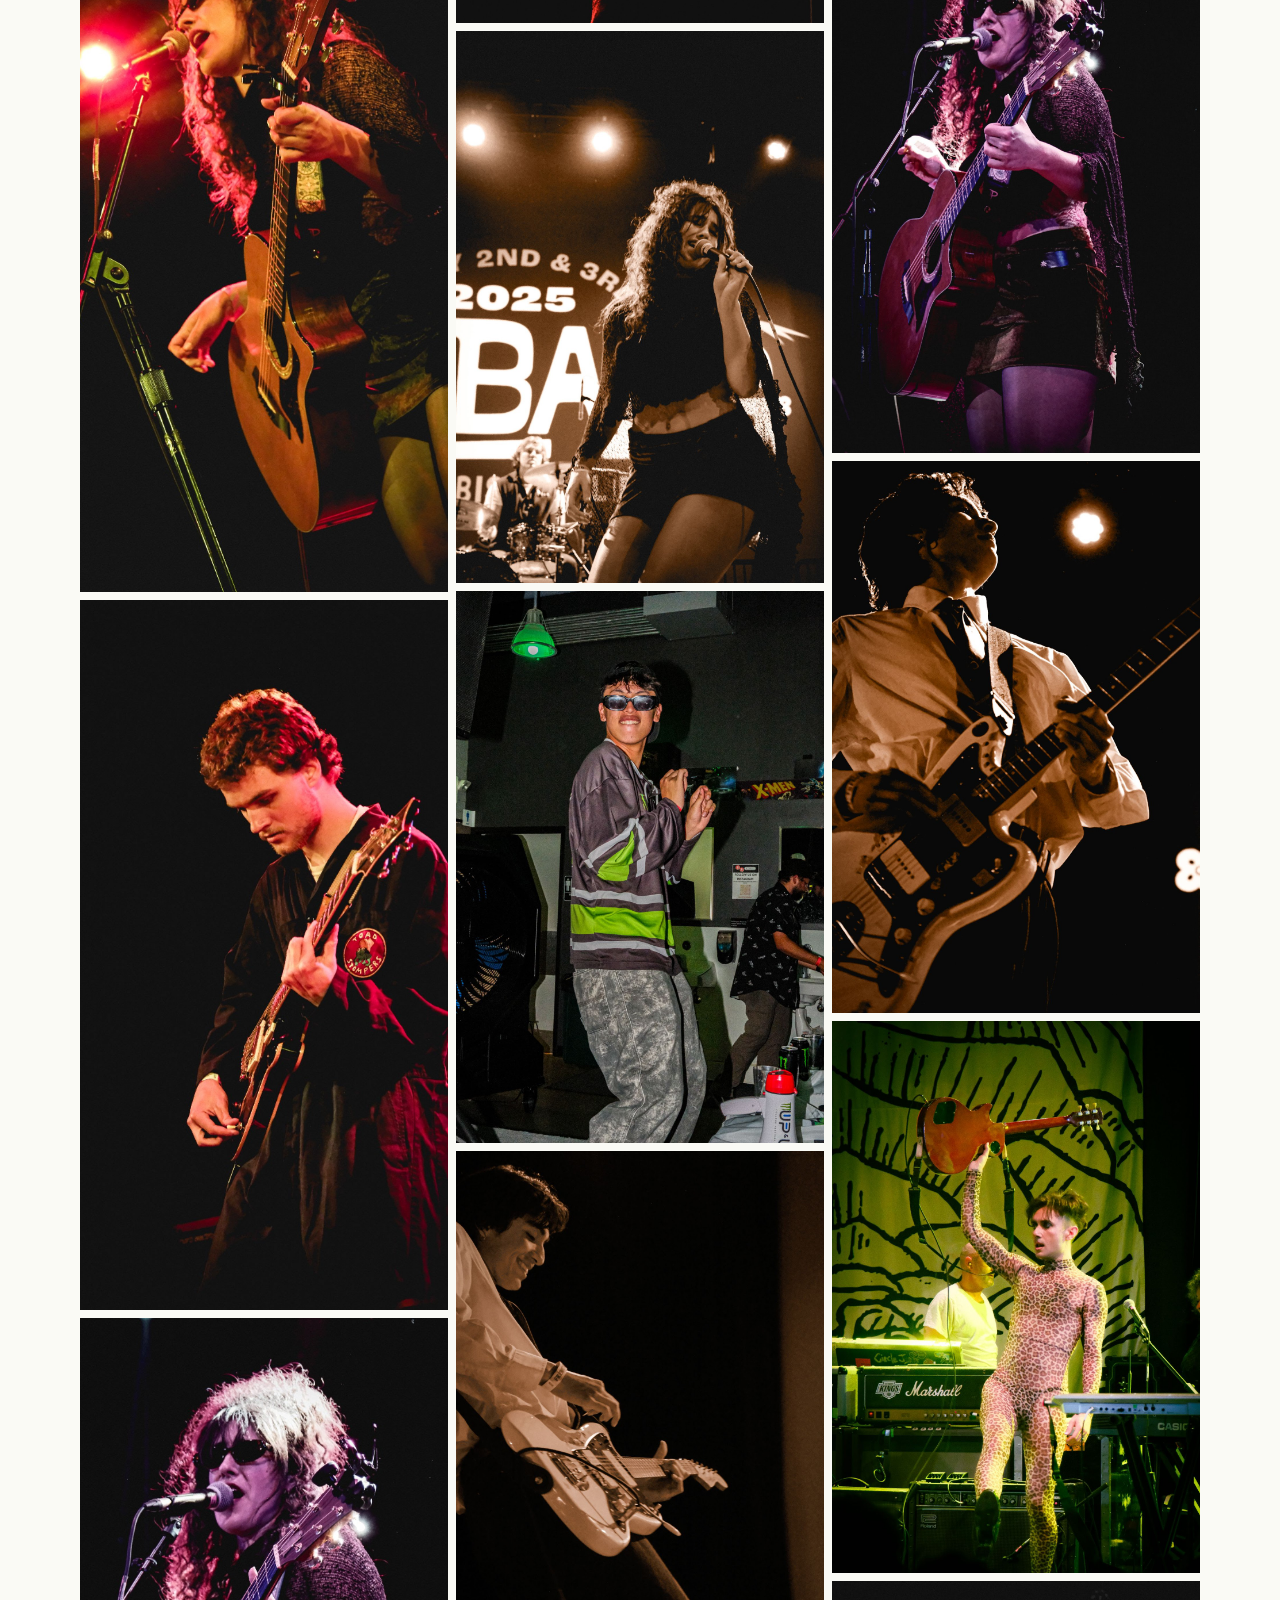
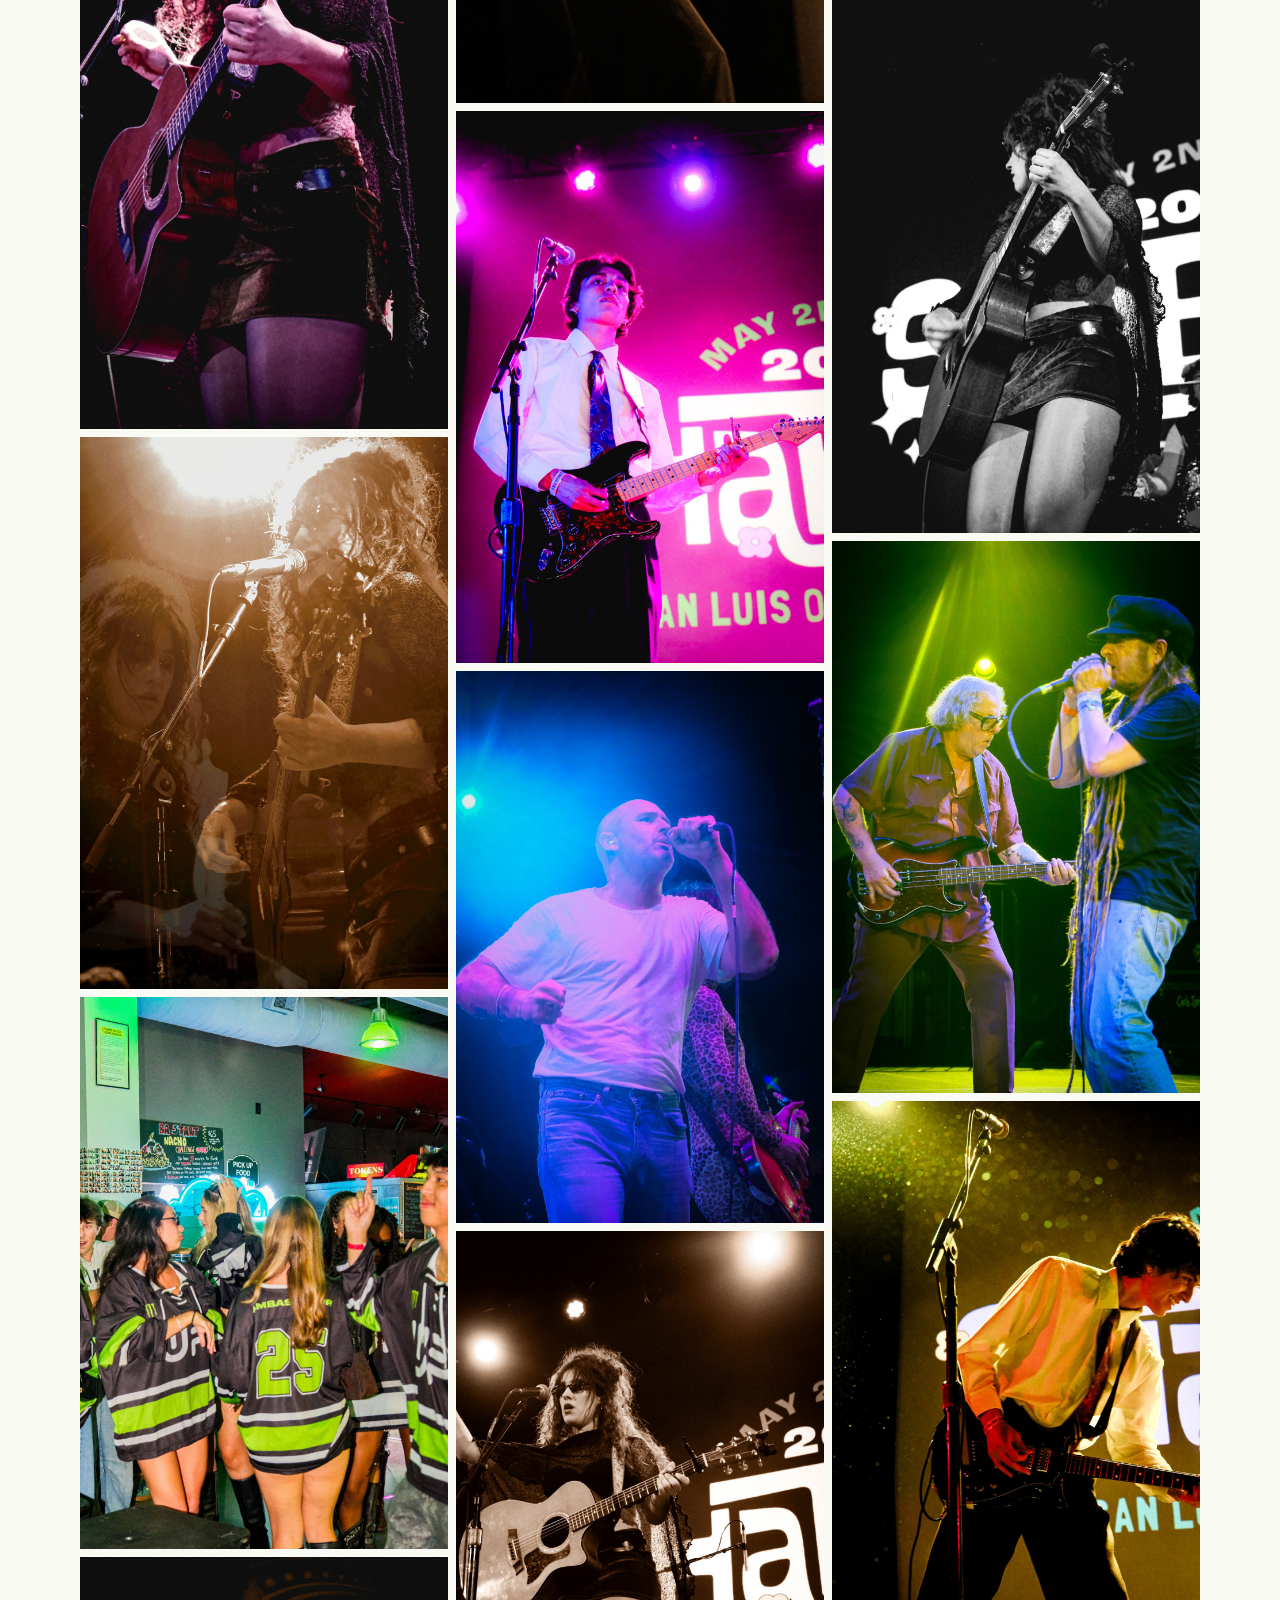
==== commit 7abb6ef6: "Add Battle of the Bands shoot; photo headers on gallery pages; nav fix - 98 Battle of the Bands 2025" ====
--- a/concert.html
+++ b/concert.html
@@ -20,9 +20,13 @@
         </ul>
     </nav>
 
-    <header class="page-hero">
-        <p class="page-eyebrow">01 / Concert Photography</p>
-        <h1 class="page-title">Concert<br>Photography</h1>
+    <header class="page-hero" style="--page-bg: url('images/concert/unnamed(5).jpg')">
+        <div class="page-hero-bg"></div>
+        <div class="page-hero-overlay"></div>
+        <div class="page-hero-content">
+            <p class="page-eyebrow">01 / Concert Photography</p>
+            <h1 class="page-title">Concert<br>Photography</h1>
+        </div>
     </header>
 
     <section class="gallery-section">
@@ -59,8 +63,113 @@
             <div class="gallery-item"><img src="images/concert/unnamed(25).jpg" alt="Shabang 2025" loading="lazy"></div>
             <div class="gallery-item"><img src="images/concert/unnamed(26).jpg" alt="Shabang 2025" loading="lazy"></div>
         </div>
+    
+    <section class="gallery-section">
+        <div class="gallery-section-header">
+            <h2 class="subsection-title">Battle of the Bands 2025</h2>
+            <div class="divider"></div>
+        </div>
+        <div class="gallery-grid">
+            <div class="gallery-item"><img src="images/botb/unnamed.jpg" alt="Battle of the Bands 2025" loading="lazy"></div>
+            <div class="gallery-item"><img src="images/botb/unnamed(1).jpg" alt="Battle of the Bands 2025" loading="lazy"></div>
+            <div class="gallery-item"><img src="images/botb/unnamed(2).jpg" alt="Battle of the Bands 2025" loading="lazy"></div>
+            <div class="gallery-item"><img src="images/botb/unnamed(3).jpg" alt="Battle of the Bands 2025" loading="lazy"></div>
+            <div class="gallery-item"><img src="images/botb/unnamed(4).jpg" alt="Battle of the Bands 2025" loading="lazy"></div>
+            <div class="gallery-item"><img src="images/botb/unnamed(5).jpg" alt="Battle of the Bands 2025" loading="lazy"></div>
+            <div class="gallery-item"><img src="images/botb/unnamed(6).jpg" alt="Battle of the Bands 2025" loading="lazy"></div>
+            <div class="gallery-item"><img src="images/botb/unnamed(7).jpg" alt="Battle of the Bands 2025" loading="lazy"></div>
+            <div class="gallery-item"><img src="images/botb/unnamed(8).jpg" alt="Battle of the Bands 2025" loading="lazy"></div>
+            <div class="gallery-item"><img src="images/botb/unnamed(9).jpg" alt="Battle of the Bands 2025" loading="lazy"></div>
+            <div class="gallery-item"><img src="images/botb/unnamed(10).jpg" alt="Battle of the Bands 2025" loading="lazy"></div>
+            <div class="gallery-item"><img src="images/botb/unnamed(11).jpg" alt="Battle of the Bands 2025" loading="lazy"></div>
+            <div class="gallery-item"><img src="images/botb/unnamed(12).jpg" alt="Battle of the Bands 2025" loading="lazy"></div>
+            <div class="gallery-item"><img src="images/botb/unnamed(13).jpg" alt="Battle of the Bands 2025" loading="lazy"></div>
+            <div class="gallery-item"><img src="images/botb/unnamed(14).jpg" alt="Battle of the Bands 2025" loading="lazy"></div>
+            <div class="gallery-item"><img src="images/botb/unnamed(15).jpg" alt="Battle of the Bands 2025" loading="lazy"></div>
+            <div class="gallery-item"><img src="images/botb/unnamed(16).jpg" alt="Battle of the Bands 2025" loading="lazy"></div>
+            <div class="gallery-item"><img src="images/botb/unnamed(17).jpg" alt="Battle of the Bands 2025" loading="lazy"></div>
+            <div class="gallery-item"><img src="images/botb/unnamed(18).jpg" alt="Battle of the Bands 2025" loading="lazy"></div>
+            <div class="gallery-item"><img src="images/botb/unnamed(19).jpg" alt="Battle of the Bands 2025" loading="lazy"></div>
+            <div class="gallery-item"><img src="images/botb/unnamed(20).jpg" alt="Battle of the Bands 2025" loading="lazy"></div>
+            <div class="gallery-item"><img src="images/botb/unnamed(21).jpg" alt="Battle of the Bands 2025" loading="lazy"></div>
+            <div class="gallery-item"><img src="images/botb/unnamed(22).jpg" alt="Battle of the Bands 2025" loading="lazy"></div>
+            <div class="gallery-item"><img src="images/botb/unnamed(23).jpg" alt="Battle of the Bands 2025" loading="lazy"></div>
+            <div class="gallery-item"><img src="images/botb/unnamed(24).jpg" alt="Battle of the Bands 2025" loading="lazy"></div>
+            <div class="gallery-item"><img src="images/botb/unnamed(25).jpg" alt="Battle of the Bands 2025" loading="lazy"></div>
+            <div class="gallery-item"><img src="images/botb/unnamed(26).jpg" alt="Battle of the Bands 2025" loading="lazy"></div>
+            <div class="gallery-item"><img src="images/botb/unnamed(27).jpg" alt="Battle of the Bands 2025" loading="lazy"></div>
+            <div class="gallery-item"><img src="images/botb/unnamed(28).jpg" alt="Battle of the Bands 2025" loading="lazy"></div>
+            <div class="gallery-item"><img src="images/botb/unnamed(29).jpg" alt="Battle of the Bands 2025" loading="lazy"></div>
+            <div class="gallery-item"><img src="images/botb/unnamed(30).jpg" alt="Battle of the Bands 2025" loading="lazy"></div>
+            <div class="gallery-item"><img src="images/botb/unnamed(31).jpg" alt="Battle of the Bands 2025" loading="lazy"></div>
+            <div class="gallery-item"><img src="images/botb/unnamed(32).jpg" alt="Battle of the Bands 2025" loading="lazy"></div>
+            <div class="gallery-item"><img src="images/botb/unnamed(33).jpg" alt="Battle of the Bands 2025" loading="lazy"></div>
+            <div class="gallery-item"><img src="images/botb/unnamed(34).jpg" alt="Battle of the Bands 2025" loading="lazy"></div>
+            <div class="gallery-item"><img src="images/botb/unnamed(35).jpg" alt="Battle of the Bands 2025" loading="lazy"></div>
+            <div class="gallery-item"><img src="images/botb/unnamed(36).jpg" alt="Battle of the Bands 2025" loading="lazy"></div>
+            <div class="gallery-item"><img src="images/botb/unnamed(37).jpg" alt="Battle of the Bands 2025" loading="lazy"></div>
+            <div class="gallery-item"><img src="images/botb/unnamed(38).jpg" alt="Battle of the Bands 2025" loading="lazy"></div>
+            <div class="gallery-item"><img src="images/botb/unnamed(39).jpg" alt="Battle of the Bands 2025" loading="lazy"></div>
+            <div class="gallery-item"><img src="images/botb/unnamed(40).jpg" alt="Battle of the Bands 2025" loading="lazy"></div>
+            <div class="gallery-item"><img src="images/botb/unnamed(41).jpg" alt="Battle of the Bands 2025" loading="lazy"></div>
+            <div class="gallery-item"><img src="images/botb/unnamed(42).jpg" alt="Battle of the Bands 2025" loading="lazy"></div>
+            <div class="gallery-item"><img src="images/botb/unnamed(43).jpg" alt="Battle of the Bands 2025" loading="lazy"></div>
+            <div class="gallery-item"><img src="images/botb/unnamed(44).jpg" alt="Battle of the Bands 2025" loading="lazy"></div>
+            <div class="gallery-item"><img src="images/botb/unnamed(45).jpg" alt="Battle of the Bands 2025" loading="lazy"></div>
+            <div class="gallery-item"><img src="images/botb/unnamed(46).jpg" alt="Battle of the Bands 2025" loading="lazy"></div>
+            <div class="gallery-item"><img src="images/botb/unnamed(47).jpg" alt="Battle of the Bands 2025" loading="lazy"></div>
+            <div class="gallery-item"><img src="images/botb/unnamed(48).jpg" alt="Battle of the Bands 2025" loading="lazy"></div>
+            <div class="gallery-item"><img src="images/botb/unnamed(49).jpg" alt="Battle of the Bands 2025" loading="lazy"></div>
+            <div class="gallery-item"><img src="images/botb/unnamed(50).jpg" alt="Battle of the Bands 2025" loading="lazy"></div>
+            <div class="gallery-item"><img src="images/botb/unnamed(51).jpg" alt="Battle of the Bands 2025" loading="lazy"></div>
+            <div class="gallery-item"><img src="images/botb/unnamed(52).jpg" alt="Battle of the Bands 2025" loading="lazy"></div>
+            <div class="gallery-item"><img src="images/botb/unnamed(53).jpg" alt="Battle of the Bands 2025" loading="lazy"></div>
+            <div class="gallery-item"><img src="images/botb/unnamed(54).jpg" alt="Battle of the Bands 2025" loading="lazy"></div>
+            <div class="gallery-item"><img src="images/botb/unnamed(55).jpg" alt="Battle of the Bands 2025" loading="lazy"></div>
+            <div class="gallery-item"><img src="images/botb/unnamed(56).jpg" alt="Battle of the Bands 2025" loading="lazy"></div>
+            <div class="gallery-item"><img src="images/botb/unnamed(57).jpg" alt="Battle of the Bands 2025" loading="lazy"></div>
+            <div class="gallery-item"><img src="images/botb/unnamed(58).jpg" alt="Battle of the Bands 2025" loading="lazy"></div>
+            <div class="gallery-item"><img src="images/botb/unnamed(59).jpg" alt="Battle of the Bands 2025" loading="lazy"></div>
+            <div class="gallery-item"><img src="images/botb/unnamed(60).jpg" alt="Battle of the Bands 2025" loading="lazy"></div>
+            <div class="gallery-item"><img src="images/botb/unnamed(61).jpg" alt="Battle of the Bands 2025" loading="lazy"></div>
+            <div class="gallery-item"><img src="images/botb/unnamed(62).jpg" alt="Battle of the Bands 2025" loading="lazy"></div>
+            <div class="gallery-item"><img src="images/botb/unnamed(63).jpg" alt="Battle of the Bands 2025" loading="lazy"></div>
+            <div class="gallery-item"><img src="images/botb/unnamed(64).jpg" alt="Battle of the Bands 2025" loading="lazy"></div>
+            <div class="gallery-item"><img src="images/botb/unnamed(65).jpg" alt="Battle of the Bands 2025" loading="lazy"></div>
+            <div class="gallery-item"><img src="images/botb/unnamed(66).jpg" alt="Battle of the Bands 2025" loading="lazy"></div>
+            <div class="gallery-item"><img src="images/botb/unnamed(67).jpg" alt="Battle of the Bands 2025" loading="lazy"></div>
+            <div class="gallery-item"><img src="images/botb/unnamed(68).jpg" alt="Battle of the Bands 2025" loading="lazy"></div>
+            <div class="gallery-item"><img src="images/botb/unnamed(69).jpg" alt="Battle of the Bands 2025" loading="lazy"></div>
+            <div class="gallery-item"><img src="images/botb/unnamed(70).jpg" alt="Battle of the Bands 2025" loading="lazy"></div>
+            <div class="gallery-item"><img src="images/botb/unnamed(71).jpg" alt="Battle of the Bands 2025" loading="lazy"></div>
+            <div class="gallery-item"><img src="images/botb/unnamed(72).jpg" alt="Battle of the Bands 2025" loading="lazy"></div>
+            <div class="gallery-item"><img src="images/botb/unnamed(73).jpg" alt="Battle of the Bands 2025" loading="lazy"></div>
+            <div class="gallery-item"><img src="images/botb/unnamed(74).jpg" alt="Battle of the Bands 2025" loading="lazy"></div>
+            <div class="gallery-item"><img src="images/botb/unnamed(75).jpg" alt="Battle of the Bands 2025" loading="lazy"></div>
+            <div class="gallery-item"><img src="images/botb/unnamed(76).jpg" alt="Battle of the Bands 2025" loading="lazy"></div>
+            <div class="gallery-item"><img src="images/botb/unnamed(77).jpg" alt="Battle of the Bands 2025" loading="lazy"></div>
+            <div class="gallery-item"><img src="images/botb/unnamed(78).jpg" alt="Battle of the Bands 2025" loading="lazy"></div>
+            <div class="gallery-item"><img src="images/botb/unnamed(79).jpg" alt="Battle of the Bands 2025" loading="lazy"></div>
+            <div class="gallery-item"><img src="images/botb/unnamed(80).jpg" alt="Battle of the Bands 2025" loading="lazy"></div>
+            <div class="gallery-item"><img src="images/botb/unnamed(81).jpg" alt="Battle of the Bands 2025" loading="lazy"></div>
+            <div class="gallery-item"><img src="images/botb/unnamed(82).jpg" alt="Battle of the Bands 2025" loading="lazy"></div>
+            <div class="gallery-item"><img src="images/botb/unnamed(83).jpg" alt="Battle of the Bands 2025" loading="lazy"></div>
+            <div class="gallery-item"><img src="images/botb/unnamed(84).jpg" alt="Battle of the Bands 2025" loading="lazy"></div>
+            <div class="gallery-item"><img src="images/botb/unnamed(85).jpg" alt="Battle of the Bands 2025" loading="lazy"></div>
+            <div class="gallery-item"><img src="images/botb/unnamed(86).jpg" alt="Battle of the Bands 2025" loading="lazy"></div>
+            <div class="gallery-item"><img src="images/botb/unnamed(87).jpg" alt="Battle of the Bands 2025" loading="lazy"></div>
+            <div class="gallery-item"><img src="images/botb/unnamed(88).jpg" alt="Battle of the Bands 2025" loading="lazy"></div>
+            <div class="gallery-item"><img src="images/botb/unnamed(89).jpg" alt="Battle of the Bands 2025" loading="lazy"></div>
+            <div class="gallery-item"><img src="images/botb/unnamed(90).jpg" alt="Battle of the Bands 2025" loading="lazy"></div>
+            <div class="gallery-item"><img src="images/botb/unnamed(91).jpg" alt="Battle of the Bands 2025" loading="lazy"></div>
+            <div class="gallery-item"><img src="images/botb/unnamed(92).jpg" alt="Battle of the Bands 2025" loading="lazy"></div>
+            <div class="gallery-item"><img src="images/botb/unnamed(93).jpg" alt="Battle of the Bands 2025" loading="lazy"></div>
+            <div class="gallery-item"><img src="images/botb/unnamed(94).jpg" alt="Battle of the Bands 2025" loading="lazy"></div>
+            <div class="gallery-item"><img src="images/botb/unnamed(95).jpg" alt="Battle of the Bands 2025" loading="lazy"></div>
+            <div class="gallery-item"><img src="images/botb/unnamed(96).jpg" alt="Battle of the Bands 2025" loading="lazy"></div>
+            <div class="gallery-item"><img src="images/botb/unnamed(97).jpg" alt="Battle of the Bands 2025" loading="lazy"></div>
+        </div>
     </section>
-
     <footer class="site-footer">
         <span class="footer-name">Becca Gutierrez</span>
         <a href="https://instagram.com/hazeyjane.designs" target="_blank" rel="noopener" class="footer-ig">@hazeyjane.designs</a>
--- a/style.css
+++ b/style.css
@@ -389,9 +389,42 @@
 /* ─── Page Hero (inner pages) ───────────────────────────────────────────── */
 
 .page-hero {
-    padding: 9rem 2.5rem 4rem;
+    position: relative;
+    height: 55vh;
+    min-height: 360px;
+    display: flex;
+    flex-direction: column;
+    justify-content: flex-end;
+    overflow: hidden;
     border-bottom: 1px solid var(--border);
-    background: var(--bg);
+}
+
+.page-hero-bg {
+    position: absolute;
+    inset: 0;
+    background-image: var(--page-bg);
+    background-size: cover;
+    background-position: center 40%;
+    transform: scale(1.04);
+    animation: zoomOut 10s cubic-bezier(0.25, 0.46, 0.45, 0.94) forwards;
+}
+
+.page-hero-overlay {
+    position: absolute;
+    inset: 0;
+    background: linear-gradient(
+        to bottom,
+        rgba(20,16,12,0.25) 0%,
+        rgba(20,16,12,0.18) 35%,
+        rgba(20,16,12,0.72) 85%,
+        rgba(20,16,12,0.9) 100%
+    );
+}
+
+.page-hero-content {
+    position: relative;
+    z-index: 2;
+    padding: 0 2.5rem 3.5rem;
 }
 
 .page-eyebrow {
@@ -399,7 +432,7 @@
     font-size: 0.62rem;
     letter-spacing: 0.26em;
     text-transform: uppercase;
-    color: var(--accent);
+    color: var(--accent3);
     margin-bottom: 1.1rem;
 }
 
@@ -410,7 +443,7 @@
     font-style: italic;
     line-height: 0.88;
     letter-spacing: -0.015em;
-    color: var(--text);
+    color: #fff;
 }
 
 /* ─── Gallery ───────────────────────────────────────────────────────────── */
@@ -515,7 +548,8 @@
     .about-inner { grid-template-columns: 1fr; gap: 2rem; }
     .about-facts { grid-column: 1; padding-left: 2rem; }
 
-    .page-hero { padding: 7rem 1.25rem 3rem; }
+    .page-hero { min-height: 280px; }
+    .page-hero-content { padding: 0 1.25rem 2.5rem; }
     .gallery-section { padding: 3rem 1.25rem 4rem; }
     .gallery-grid { columns: 1; }
 
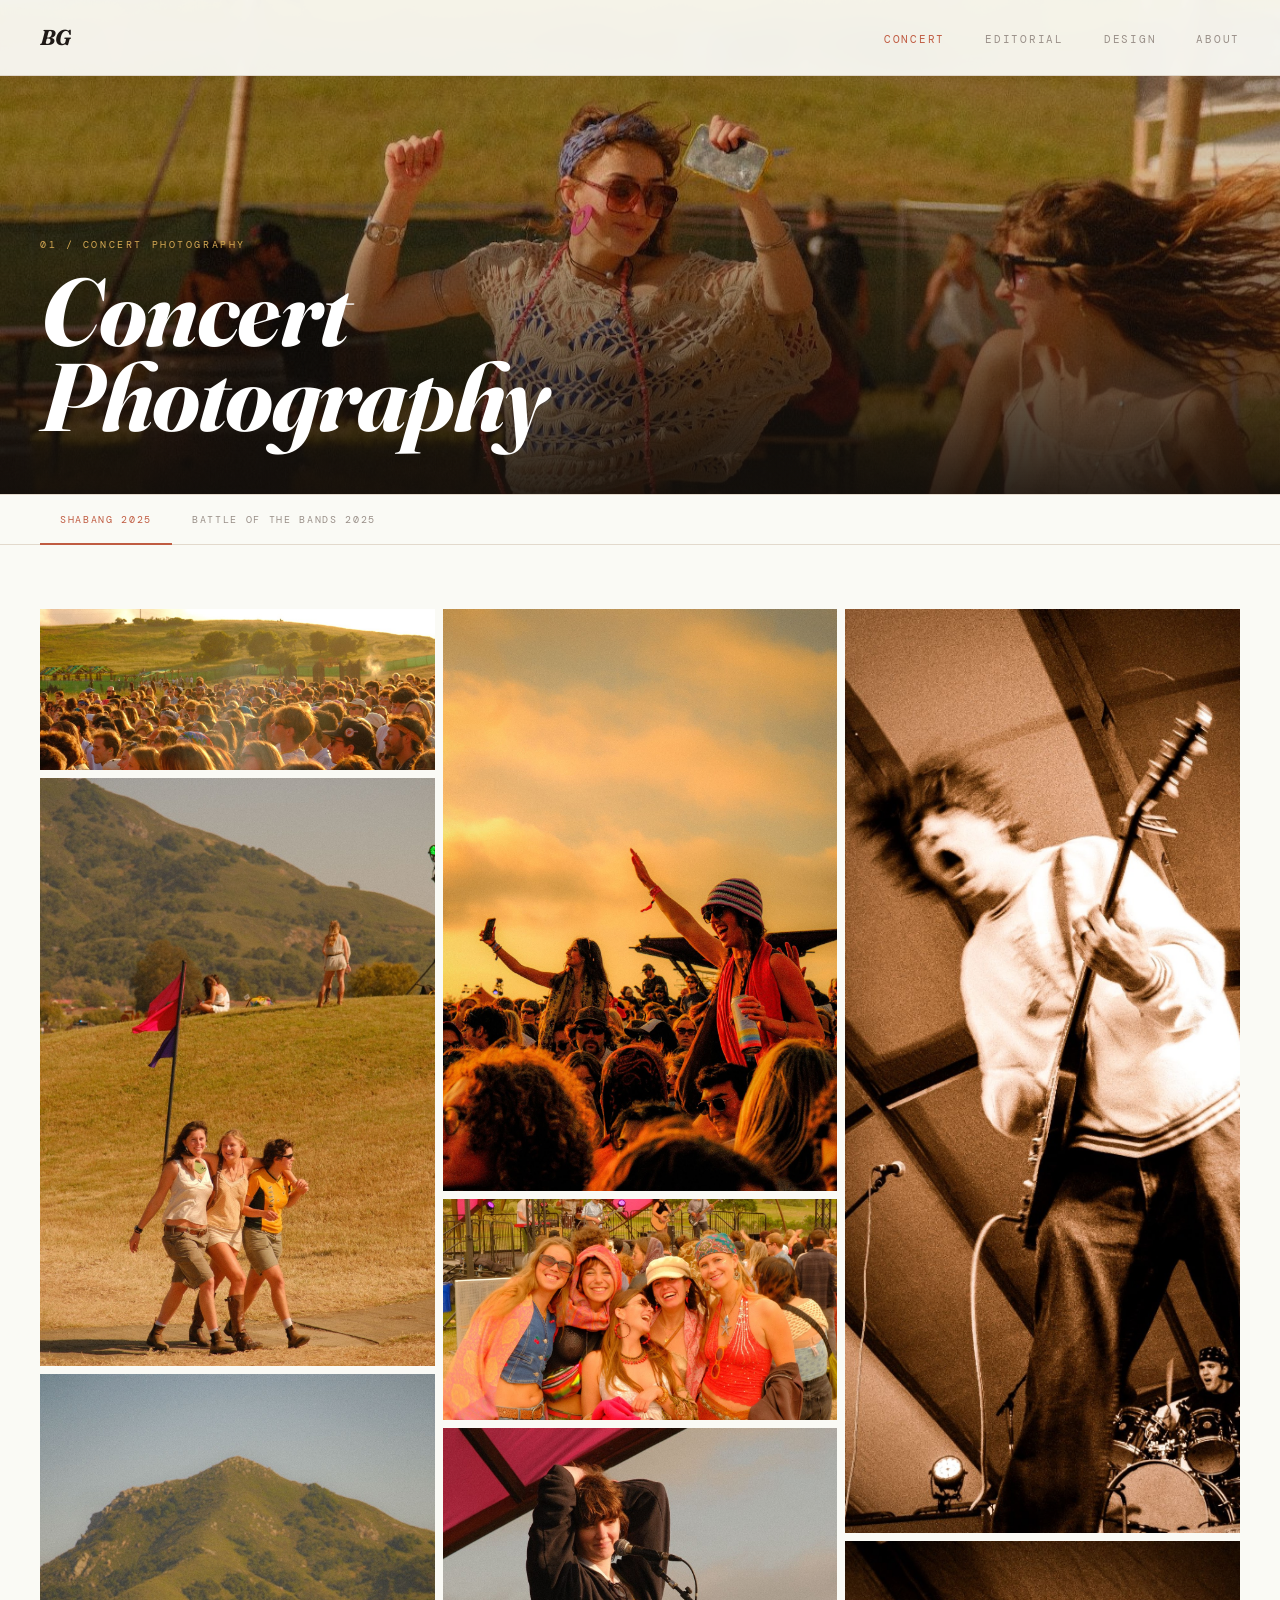
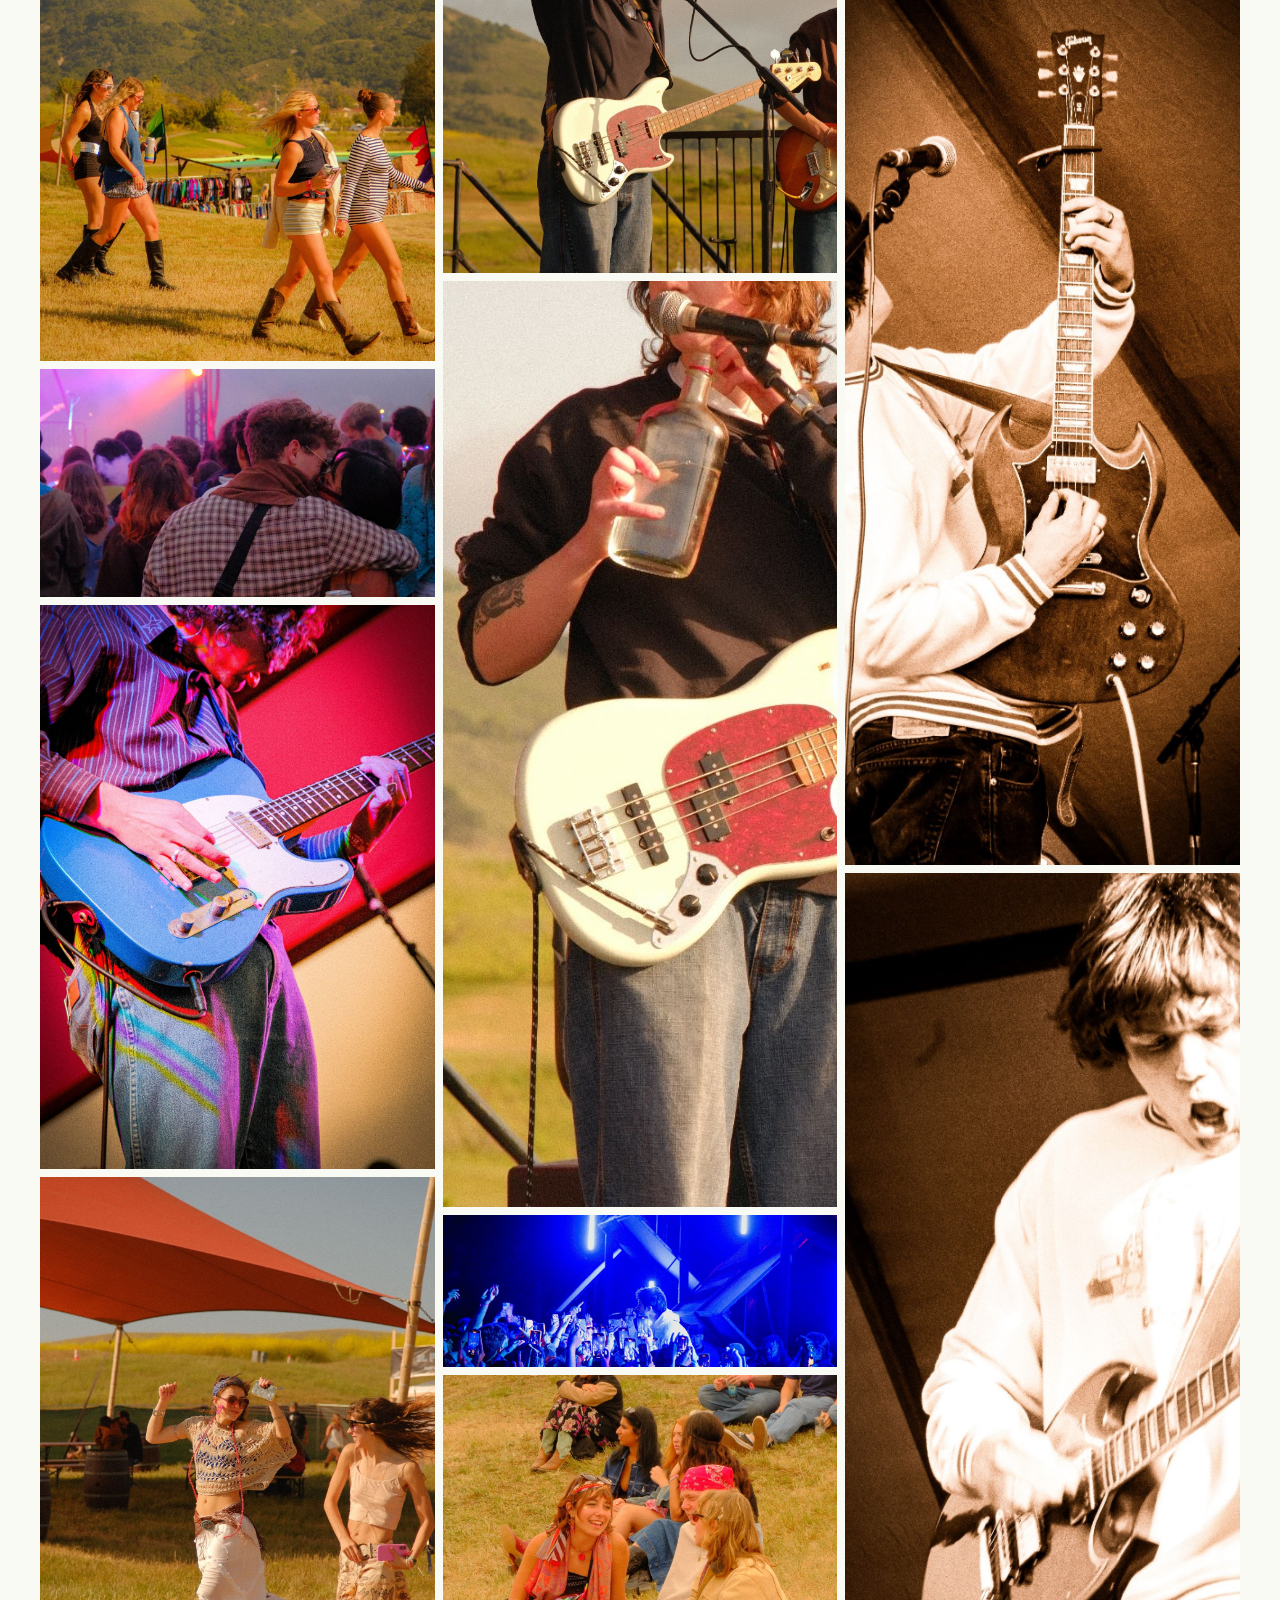
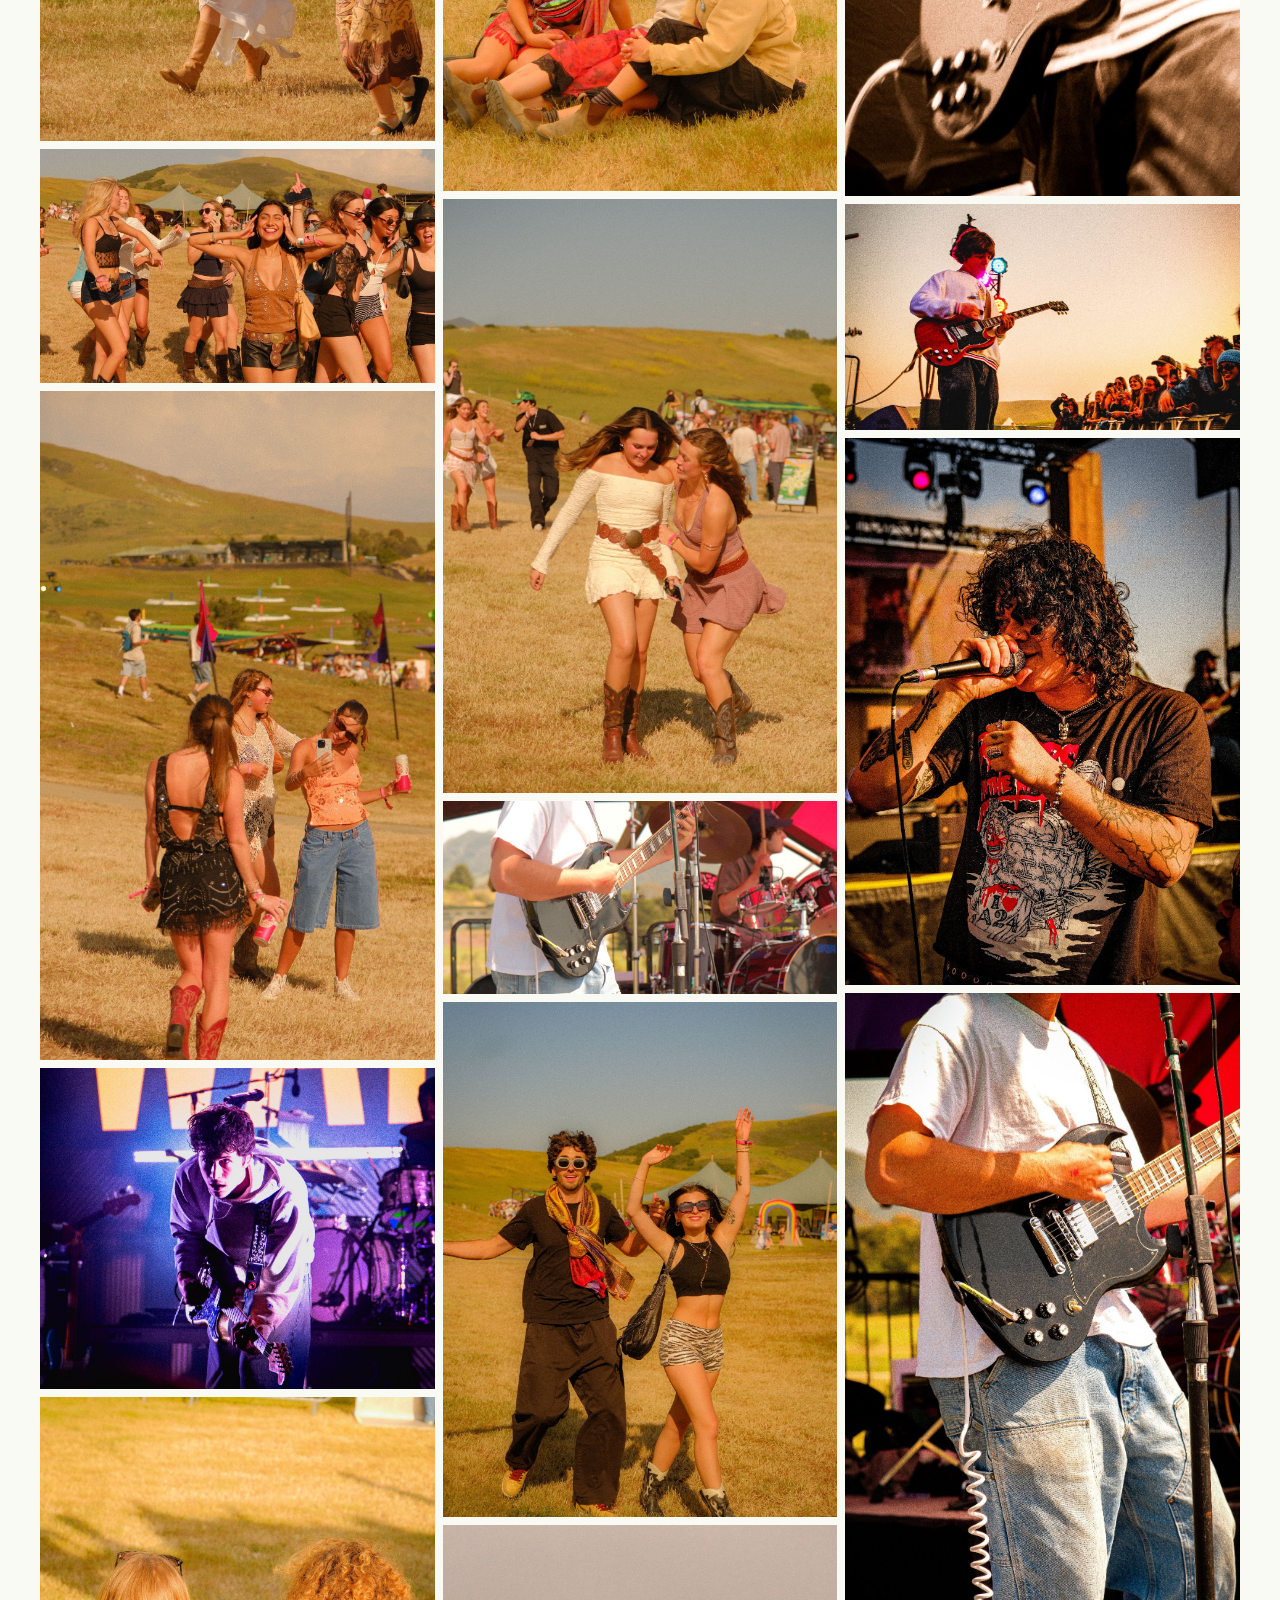
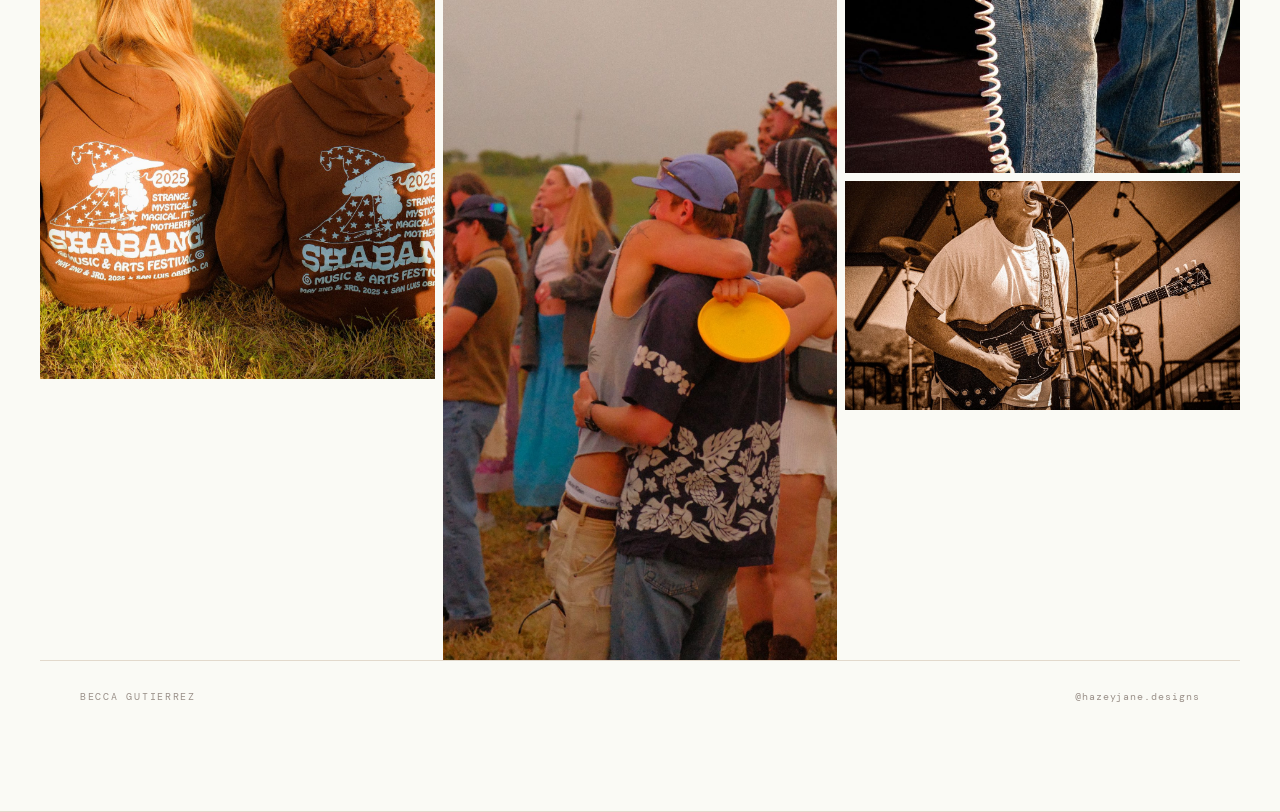
==== commit c689f56c: "Add tab navigation to concert and editorial pages Tabs switch between gallery sections without page " ====
--- a/concert.html
+++ b/concert.html
@@ -29,11 +29,12 @@
         </div>
     </header>
 
-    <section class="gallery-section">
-        <div class="gallery-section-header">
-            <h2 class="subsection-title">Shabang 2025</h2>
-            <div class="divider"></div>
-        </div>
+    <div class="tab-group" data-group="concert">
+        <button class="tab-btn active" data-target="shabang">Shabang 2025</button>
+        <button class="tab-btn" data-target="botb">Battle of the Bands 2025</button>
+    </div>
+
+    <section class="gallery-section" id="shabang" data-tab-group="concert">
         <div class="gallery-grid">
             <div class="gallery-item"><img src="images/concert/unnamed.jpg" alt="Shabang 2025" loading="lazy"></div>
             <div class="gallery-item"><img src="images/concert/unnamed(1).jpg" alt="Shabang 2025" loading="lazy"></div>
@@ -64,11 +65,7 @@
             <div class="gallery-item"><img src="images/concert/unnamed(26).jpg" alt="Shabang 2025" loading="lazy"></div>
         </div>
     
-    <section class="gallery-section">
-        <div class="gallery-section-header">
-            <h2 class="subsection-title">Battle of the Bands 2025</h2>
-            <div class="divider"></div>
-        </div>
+    <section class="gallery-section" id="botb" data-tab-group="concert">
         <div class="gallery-grid">
             <div class="gallery-item"><img src="images/botb/unnamed.jpg" alt="Battle of the Bands 2025" loading="lazy"></div>
             <div class="gallery-item"><img src="images/botb/unnamed(1).jpg" alt="Battle of the Bands 2025" loading="lazy"></div>
--- a/style.css
+++ b/style.css
@@ -444,6 +444,40 @@
     line-height: 0.88;
     letter-spacing: -0.015em;
     color: #fff;
+}
+
+/* ─── Tabs ──────────────────────────────────────────────────────────────── */
+
+.tab-group {
+    display: flex;
+    padding: 0 2.5rem;
+    border-bottom: 1px solid var(--border);
+    background: var(--bg);
+    position: sticky;
+    top: 65px;
+    z-index: 100;
+}
+
+.tab-btn {
+    background: none;
+    border: none;
+    border-bottom: 2px solid transparent;
+    margin-bottom: -1px;
+    cursor: pointer;
+    font-family: var(--f-mono);
+    font-size: 0.65rem;
+    letter-spacing: 0.16em;
+    text-transform: uppercase;
+    color: var(--muted);
+    padding: 1.1rem 1.25rem;
+    transition: color 0.2s, border-color 0.2s;
+}
+
+.tab-btn:hover { color: var(--text); }
+
+.tab-btn.active {
+    color: var(--accent);
+    border-bottom-color: var(--accent);
 }
 
 /* ─── Gallery ───────────────────────────────────────────────────────────── */
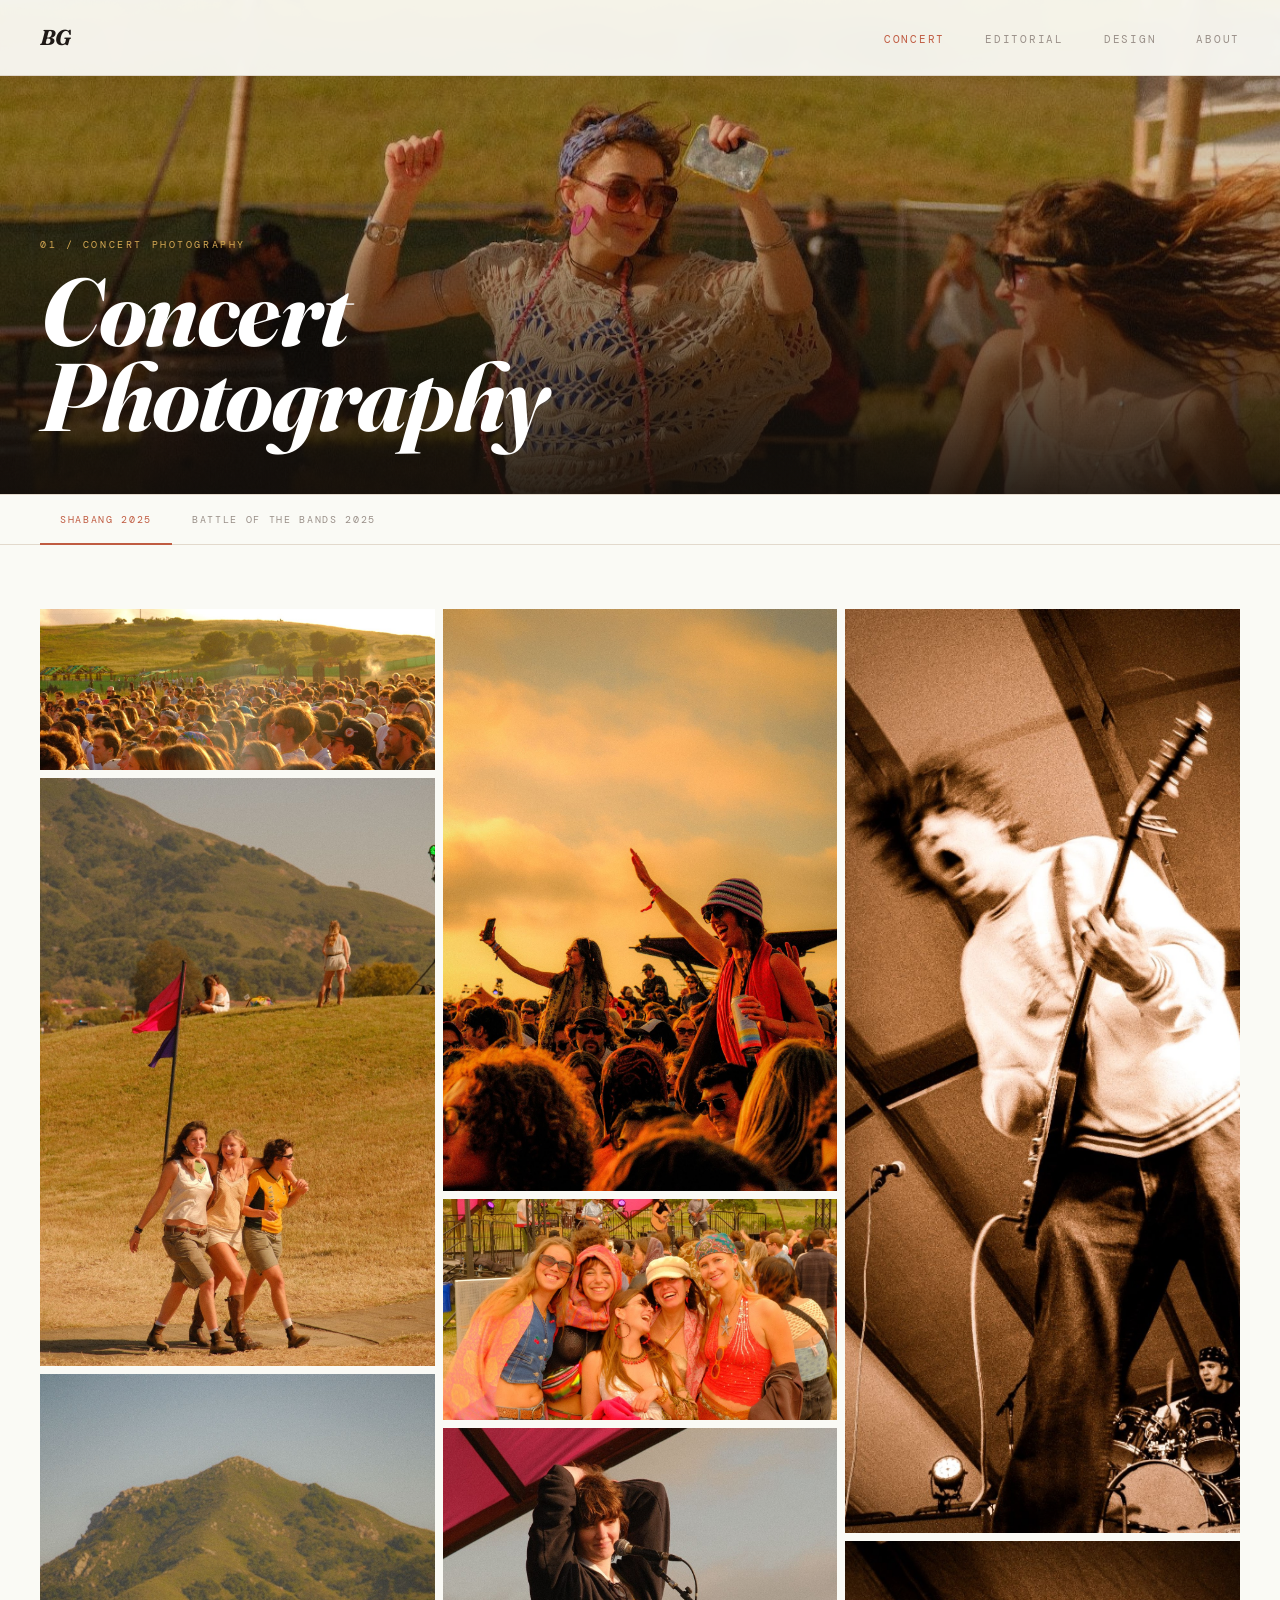
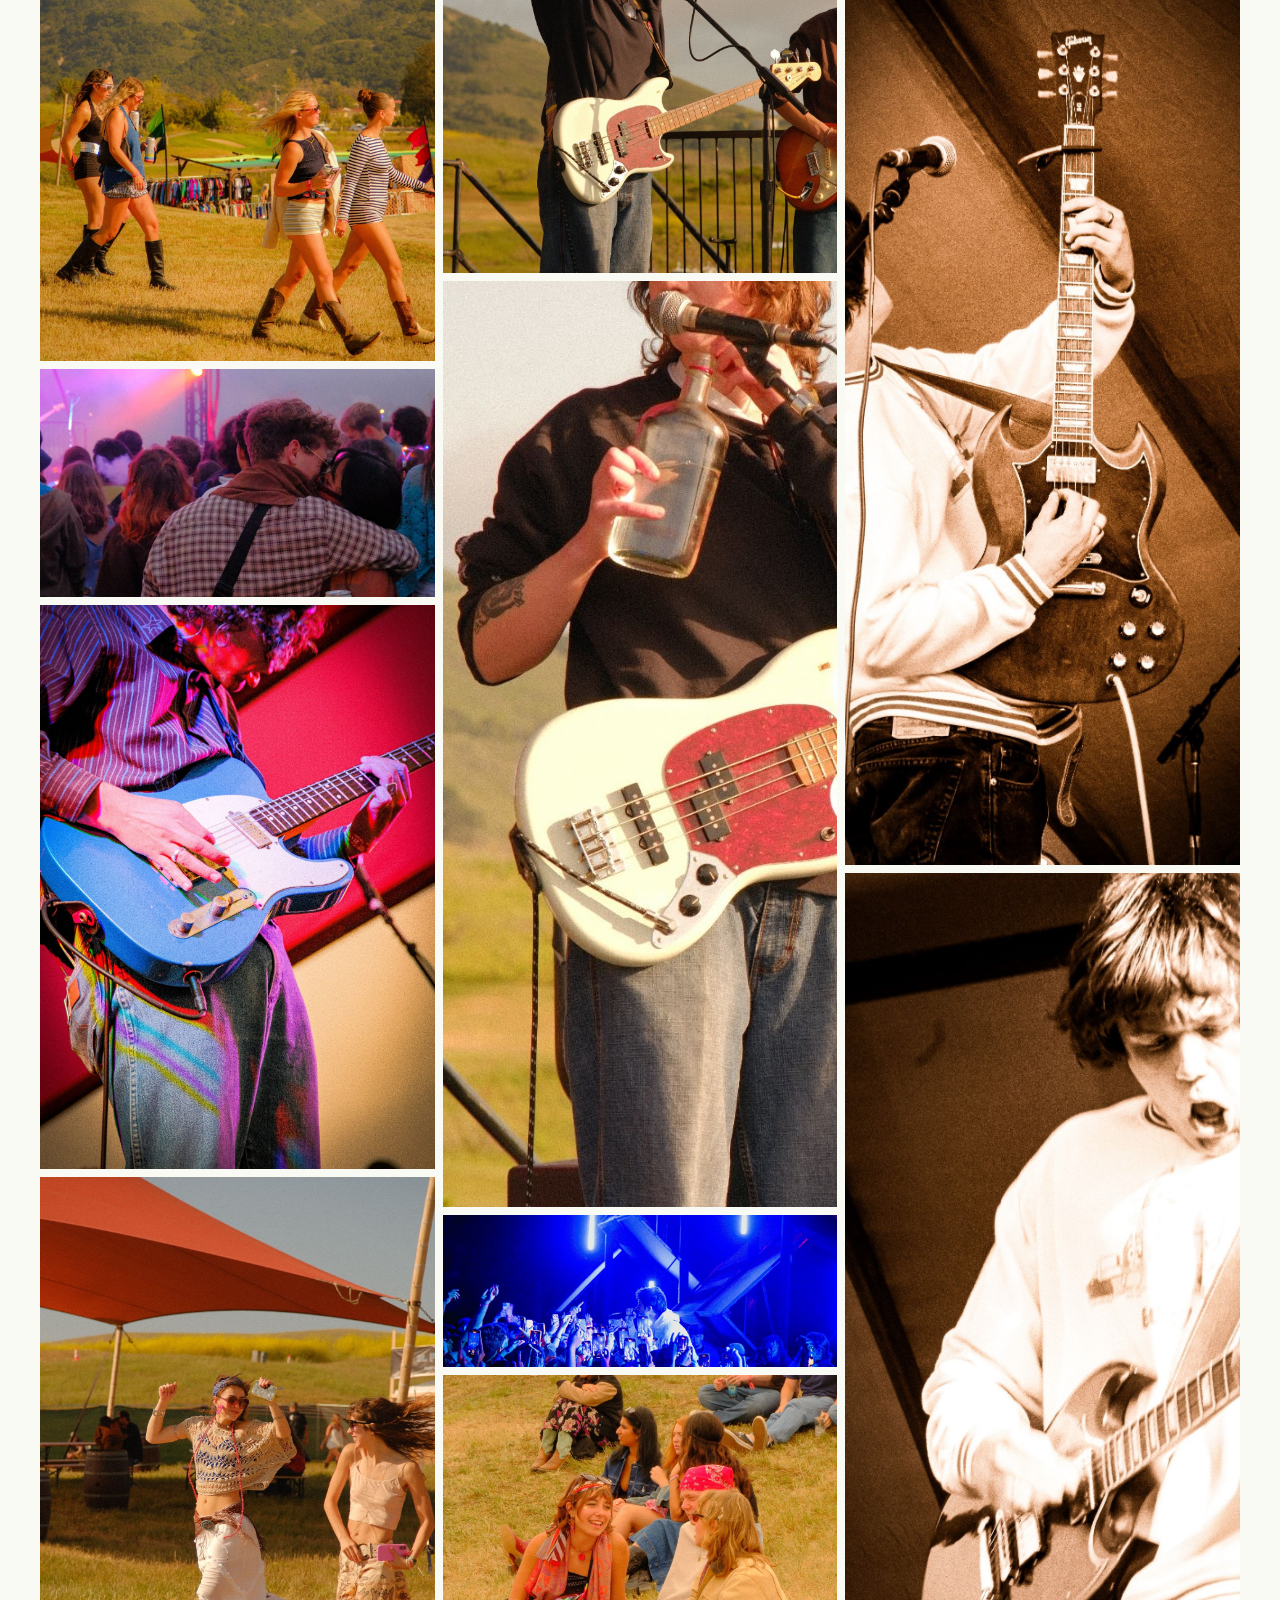
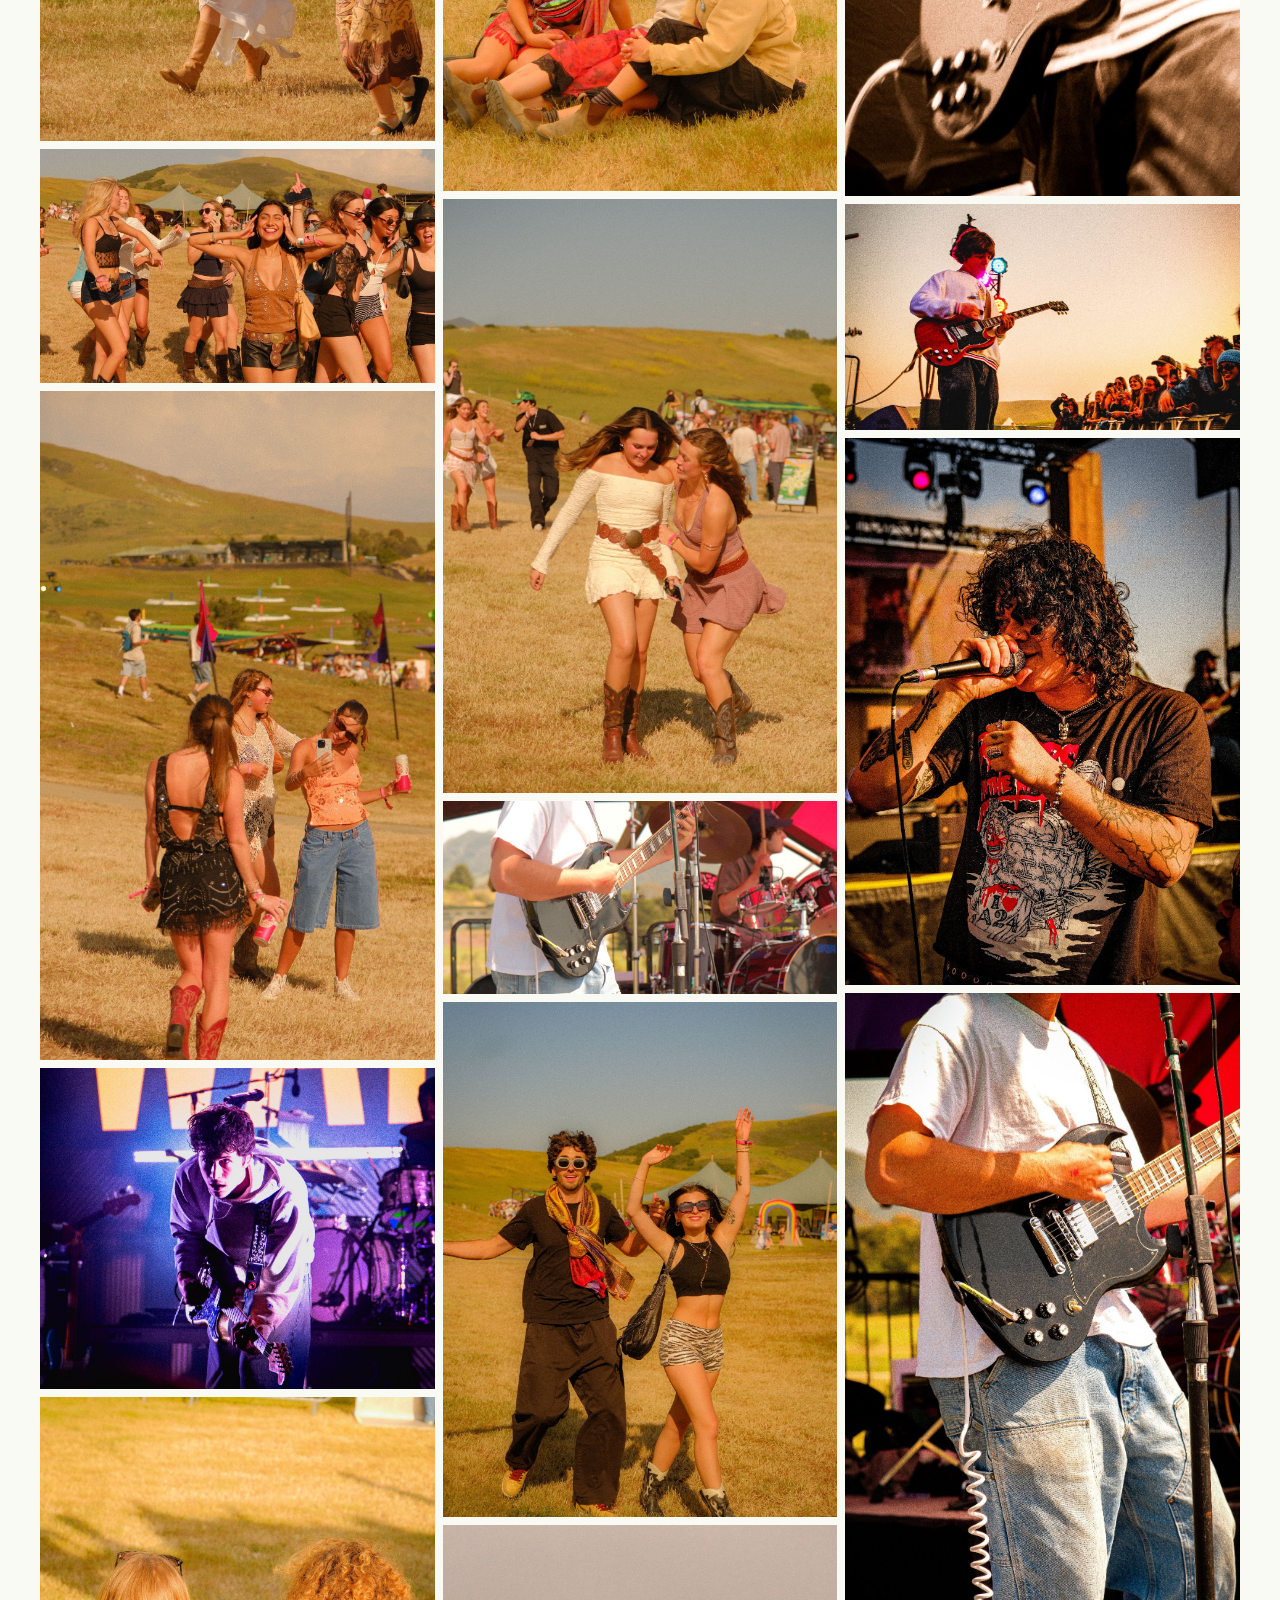
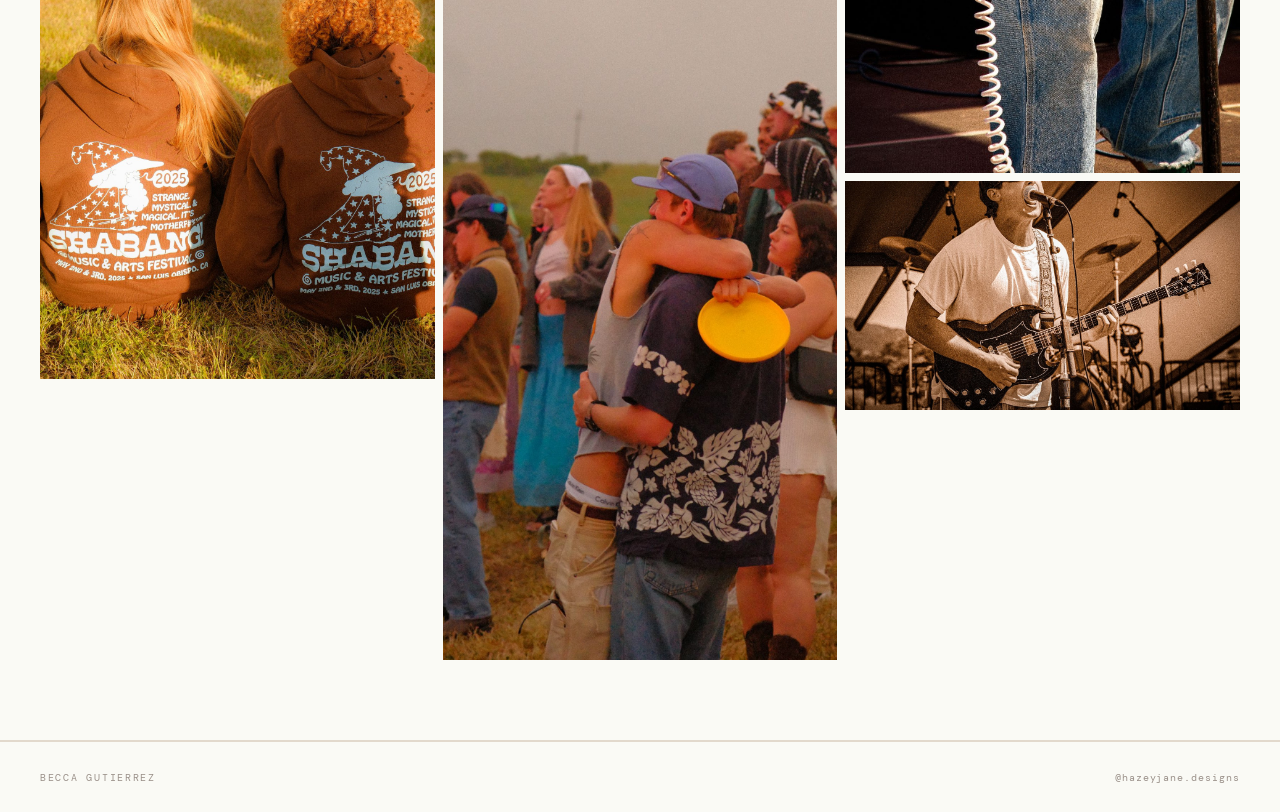
==== commit 408c66ec: "Fix missing </section> causing BotB gallery to be hidden under Shabang Co-Authored-By: Claude Sonnet" ====
--- a/concert.html
+++ b/concert.html
@@ -64,7 +64,8 @@
             <div class="gallery-item"><img src="images/concert/unnamed(25).jpg" alt="Shabang 2025" loading="lazy"></div>
             <div class="gallery-item"><img src="images/concert/unnamed(26).jpg" alt="Shabang 2025" loading="lazy"></div>
         </div>
-    
+    </section>
+
     <section class="gallery-section" id="botb" data-tab-group="concert">
         <div class="gallery-grid">
             <div class="gallery-item"><img src="images/botb/unnamed.jpg" alt="Battle of the Bands 2025" loading="lazy"></div>
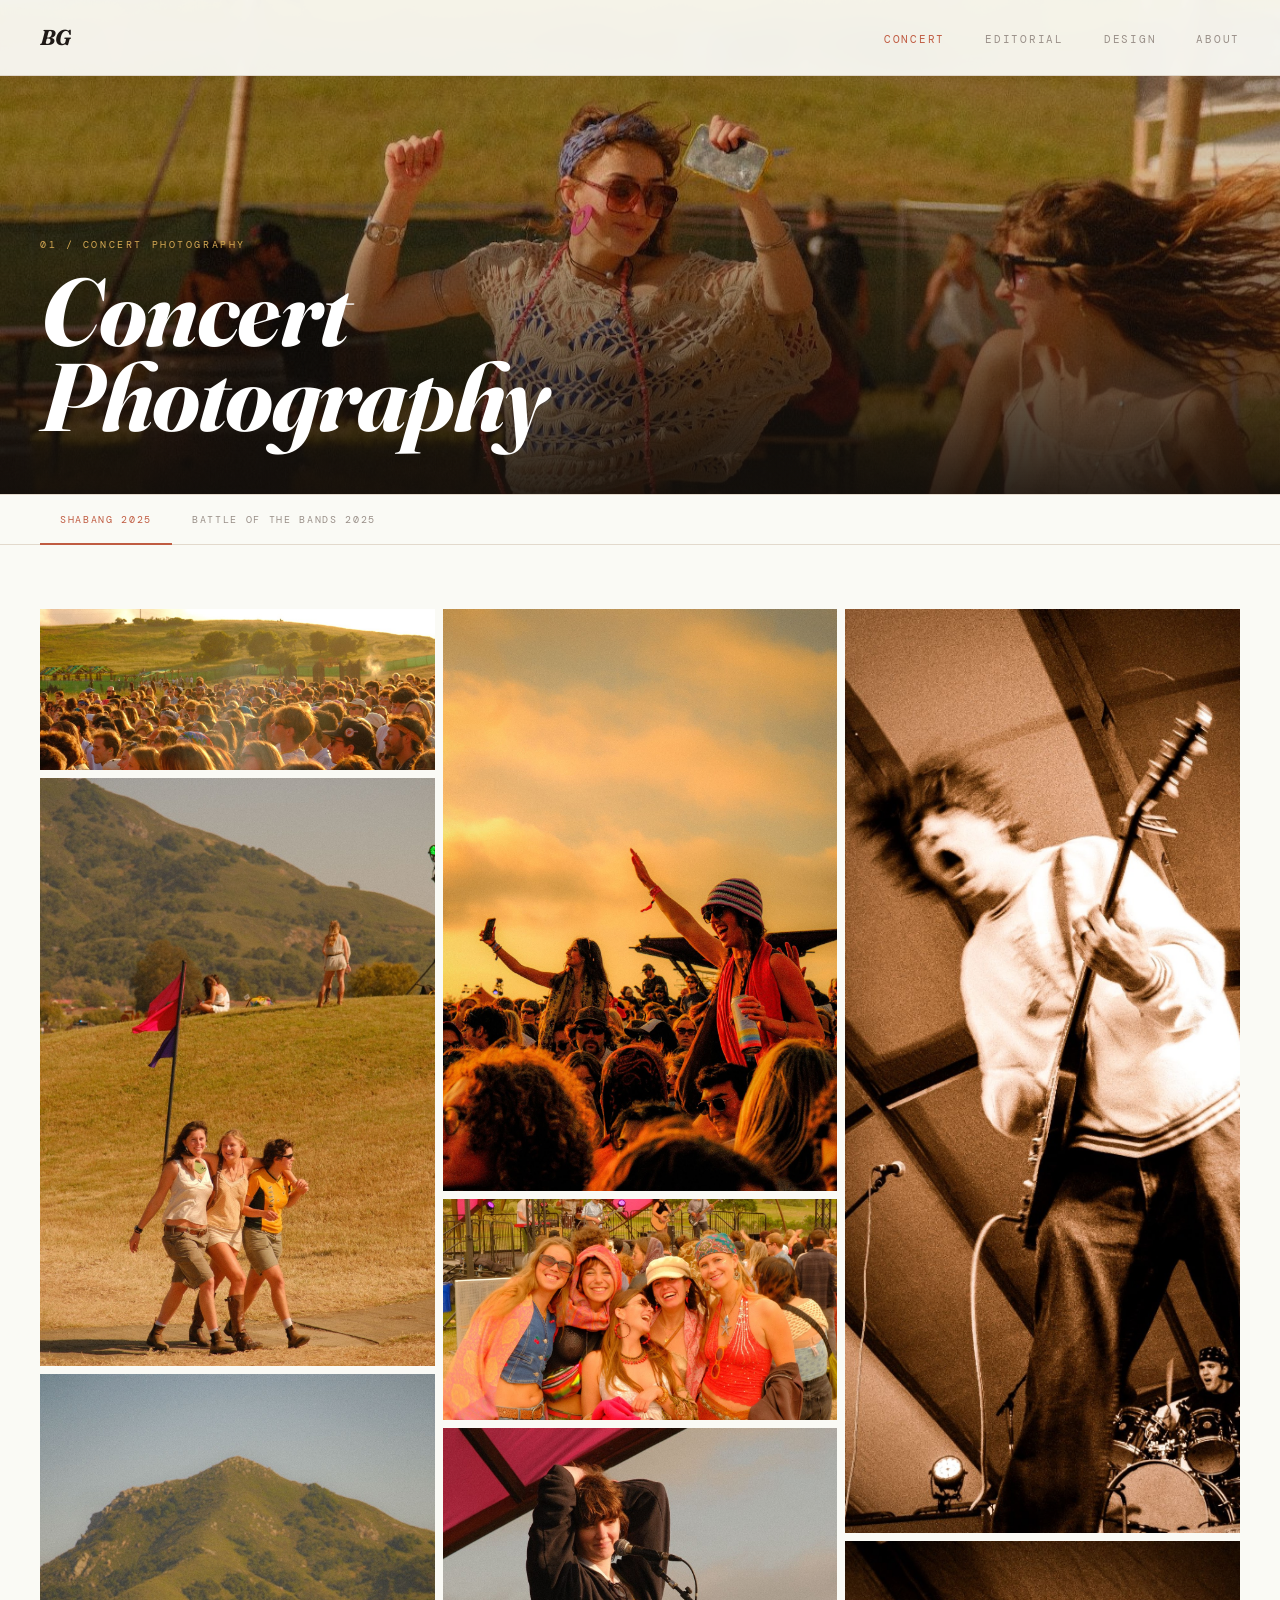
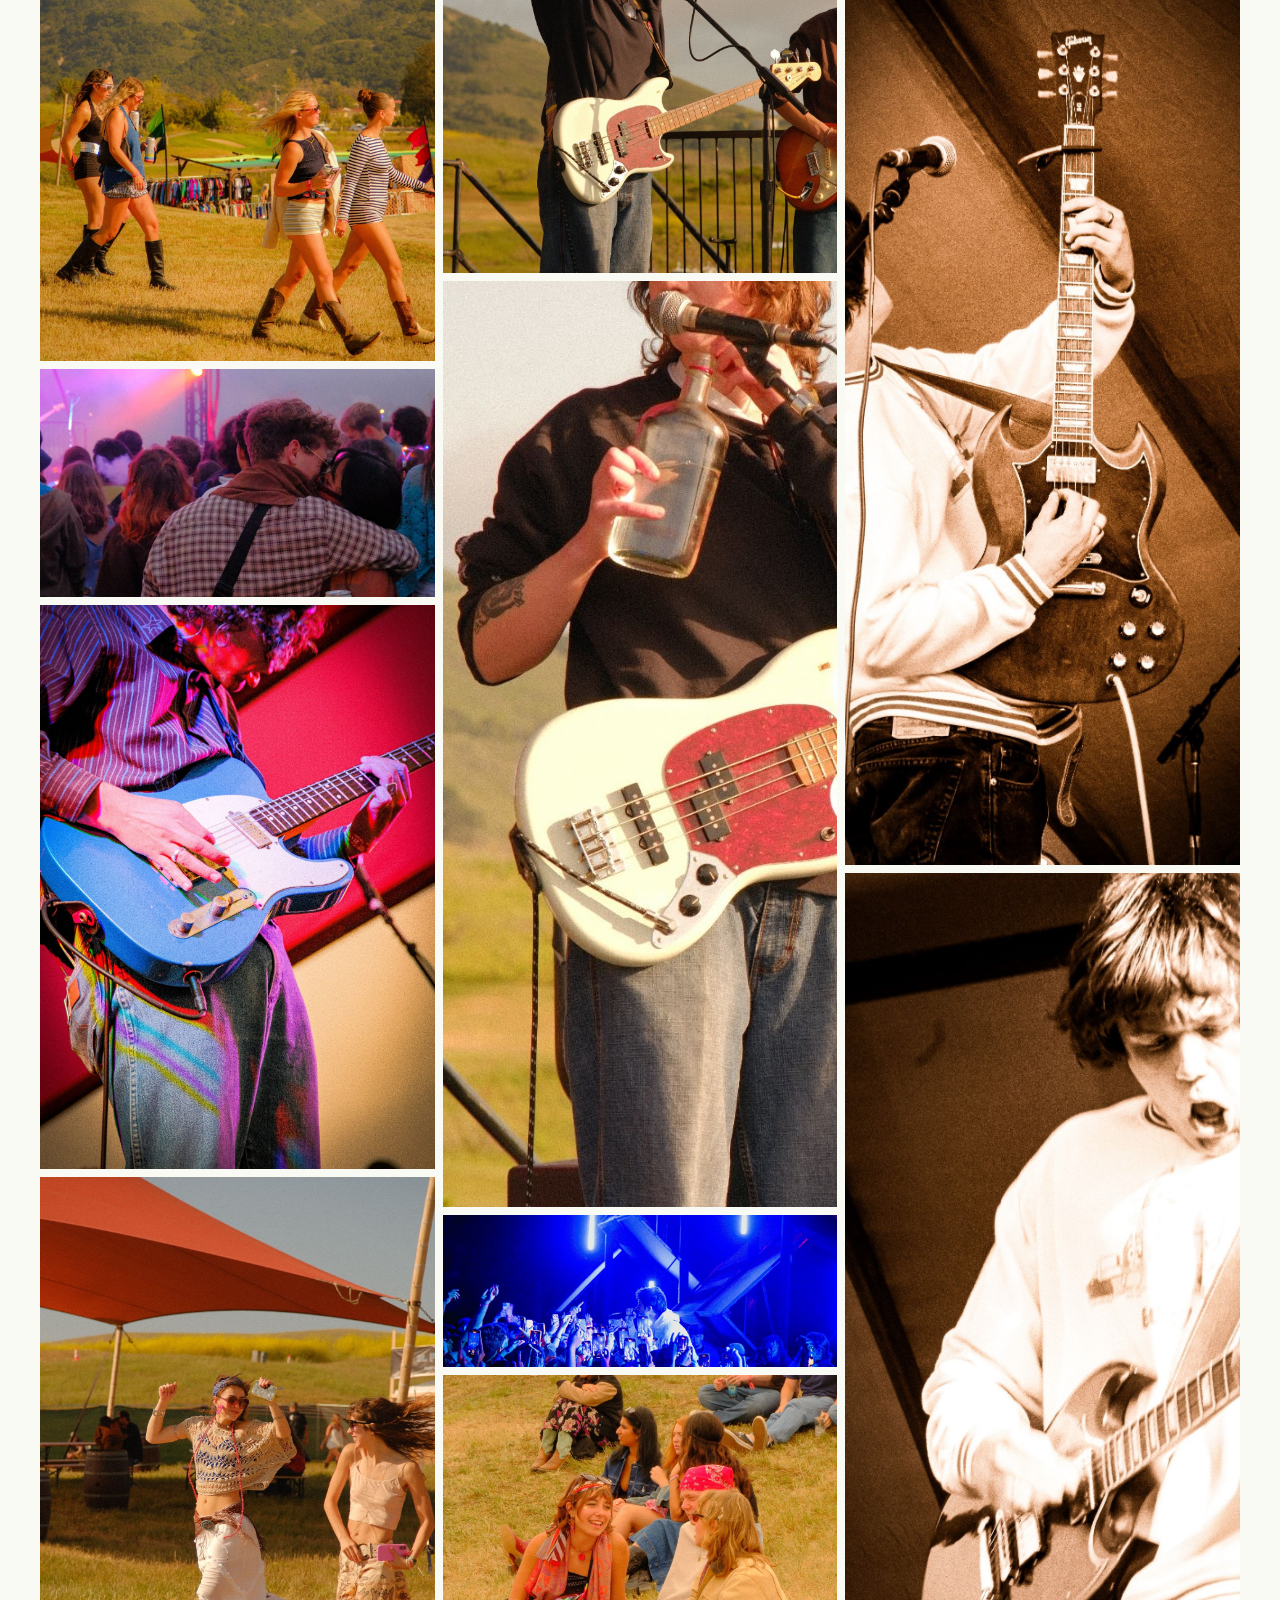
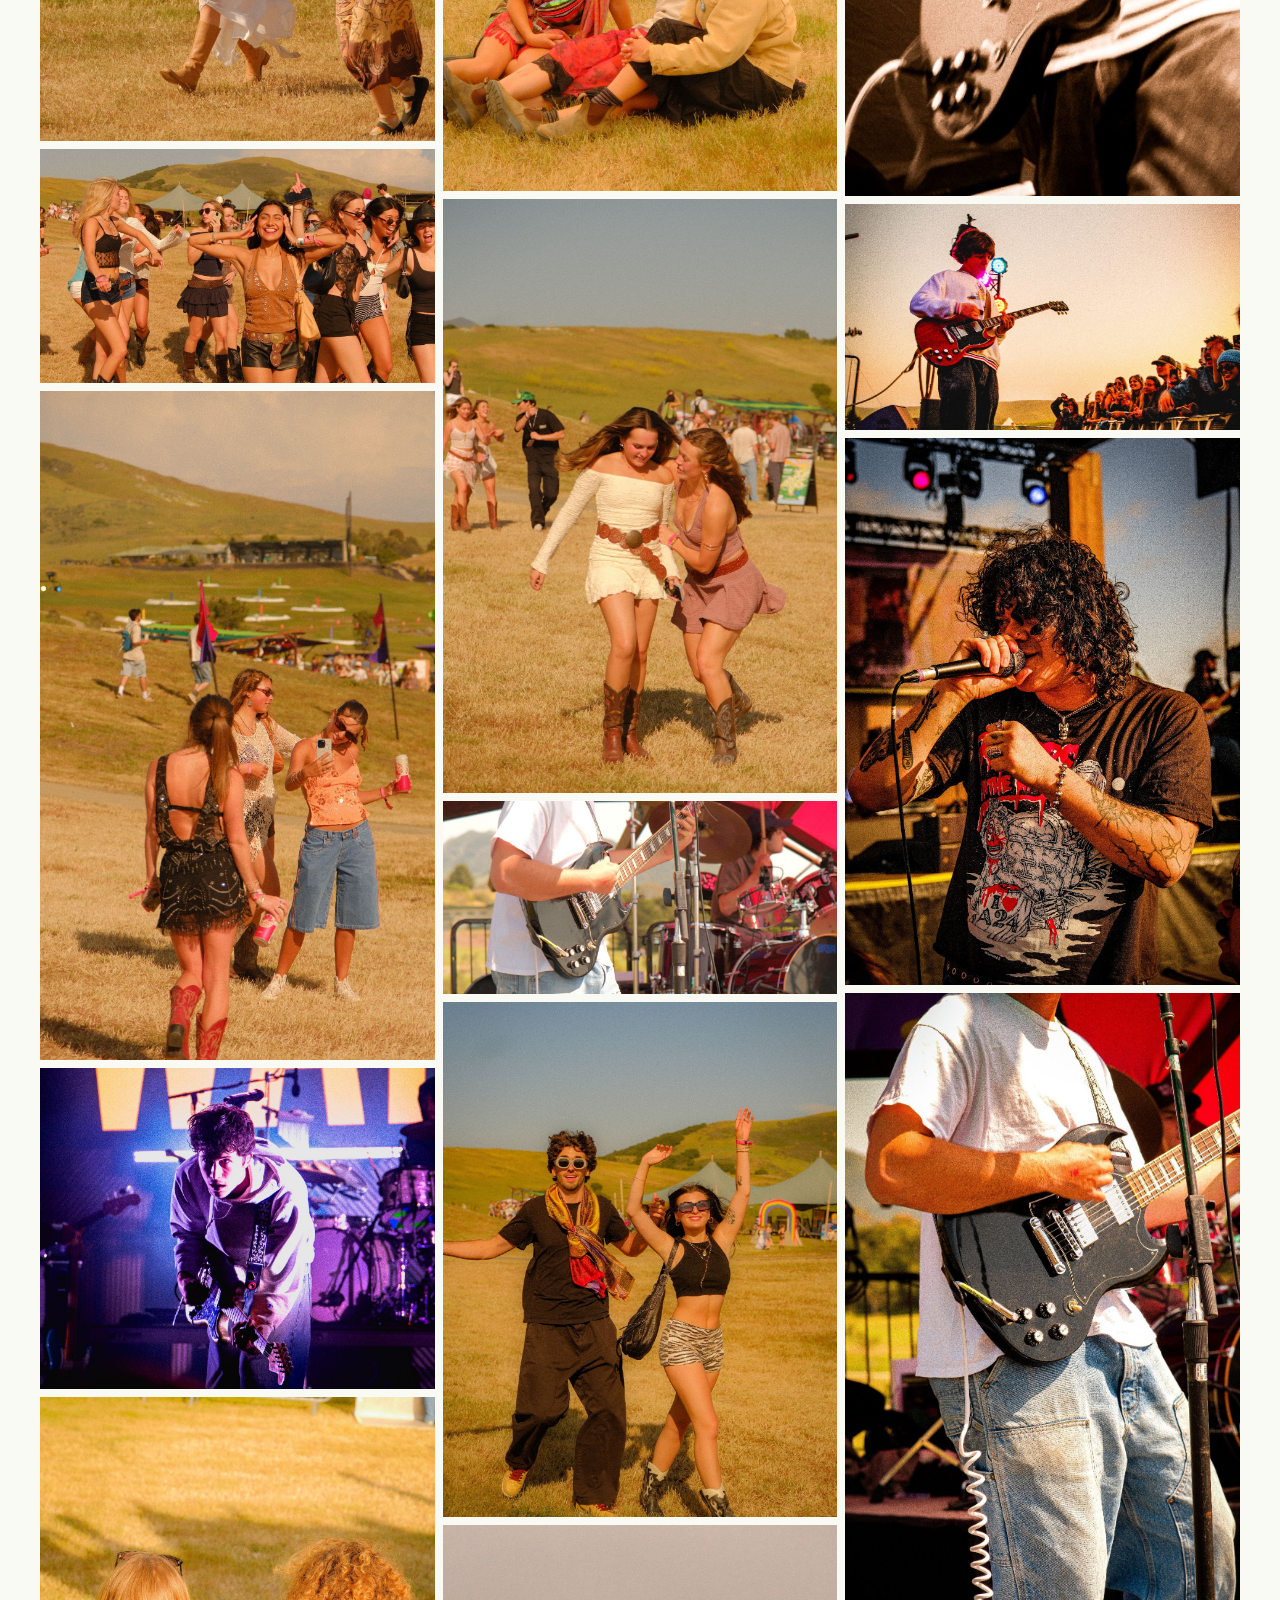
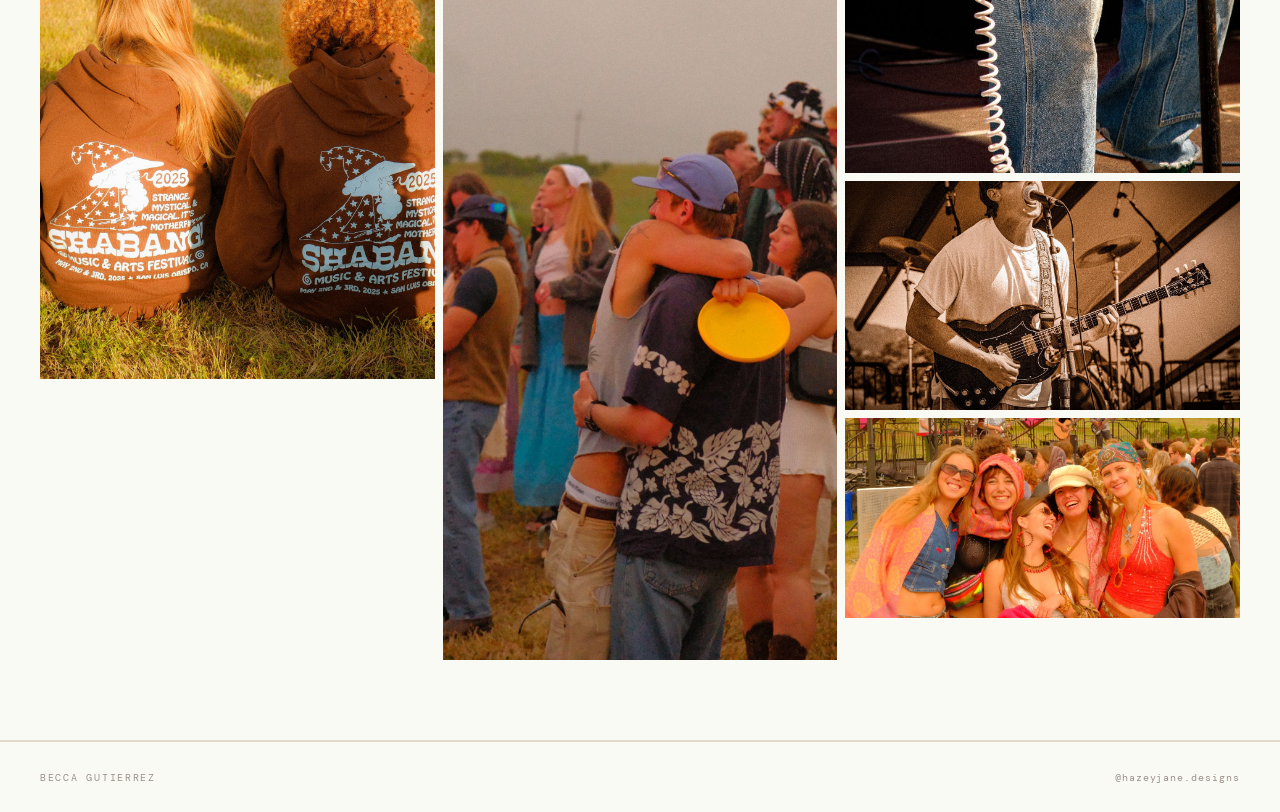
==== commit 45b8a3cc: "Move first BotB image to Shabang gallery Co-Authored-By: Claude Sonnet 4.6 <noreply@anthropic.com>" ====
--- a/concert.html
+++ b/concert.html
@@ -63,12 +63,12 @@
             <div class="gallery-item"><img src="images/concert/unnamed(24).jpg" alt="Shabang 2025" loading="lazy"></div>
             <div class="gallery-item"><img src="images/concert/unnamed(25).jpg" alt="Shabang 2025" loading="lazy"></div>
             <div class="gallery-item"><img src="images/concert/unnamed(26).jpg" alt="Shabang 2025" loading="lazy"></div>
+            <div class="gallery-item"><img src="images/botb/unnamed.jpg" alt="Shabang 2025" loading="lazy"></div>
         </div>
     </section>
 
     <section class="gallery-section" id="botb" data-tab-group="concert">
         <div class="gallery-grid">
-            <div class="gallery-item"><img src="images/botb/unnamed.jpg" alt="Battle of the Bands 2025" loading="lazy"></div>
             <div class="gallery-item"><img src="images/botb/unnamed(1).jpg" alt="Battle of the Bands 2025" loading="lazy"></div>
             <div class="gallery-item"><img src="images/botb/unnamed(2).jpg" alt="Battle of the Bands 2025" loading="lazy"></div>
             <div class="gallery-item"><img src="images/botb/unnamed(3).jpg" alt="Battle of the Bands 2025" loading="lazy"></div>
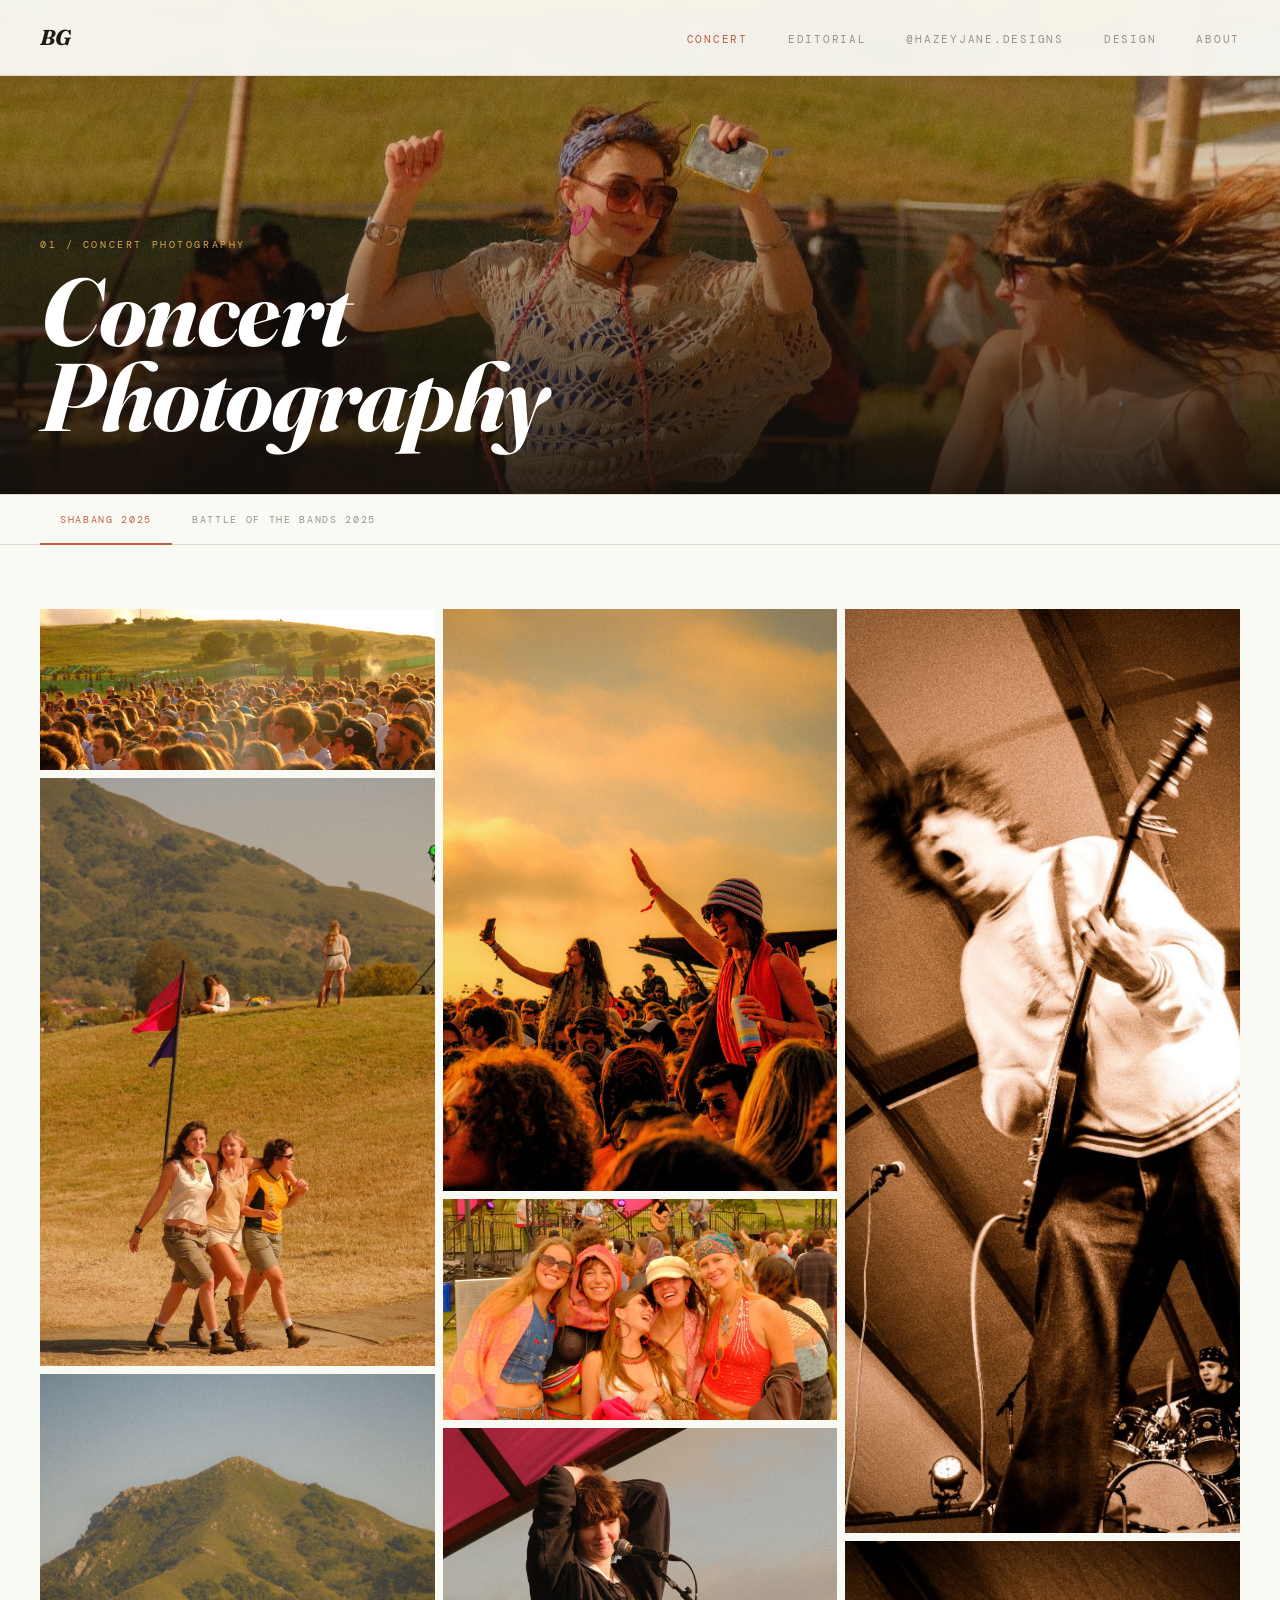
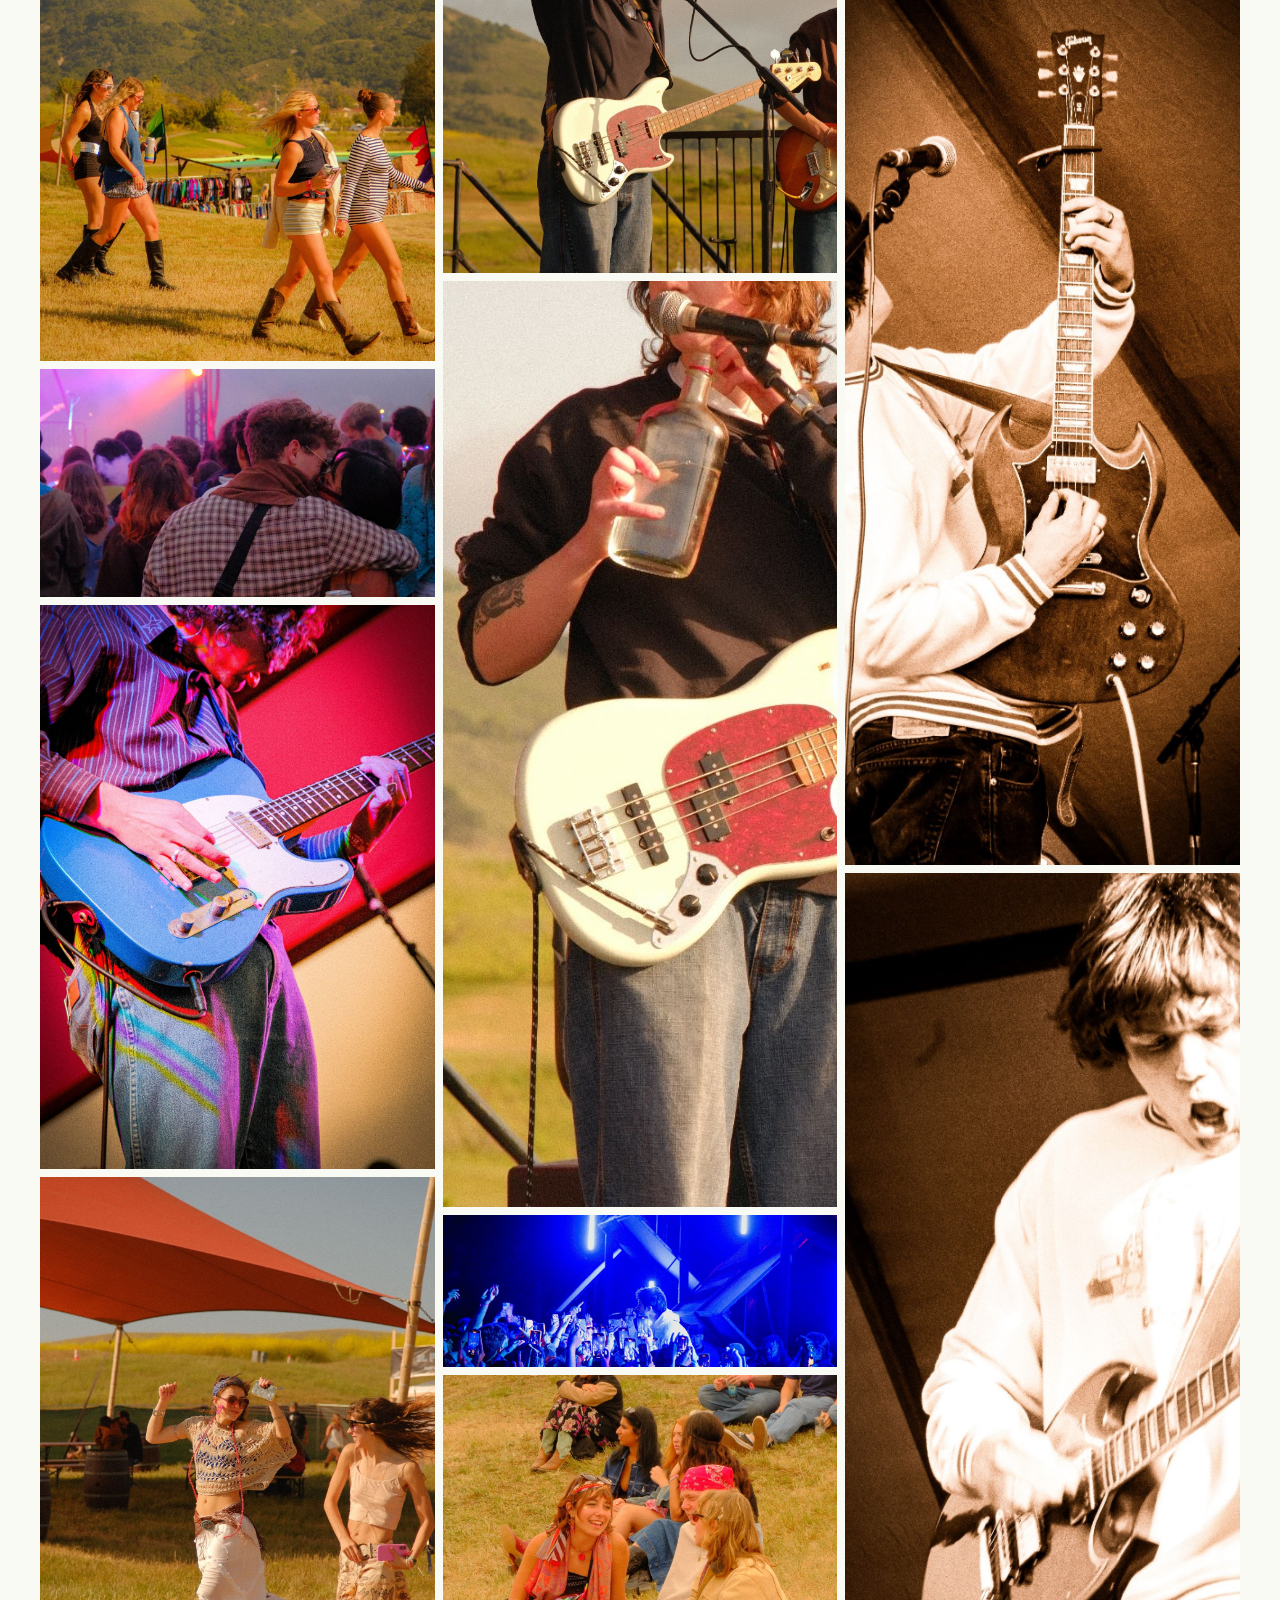
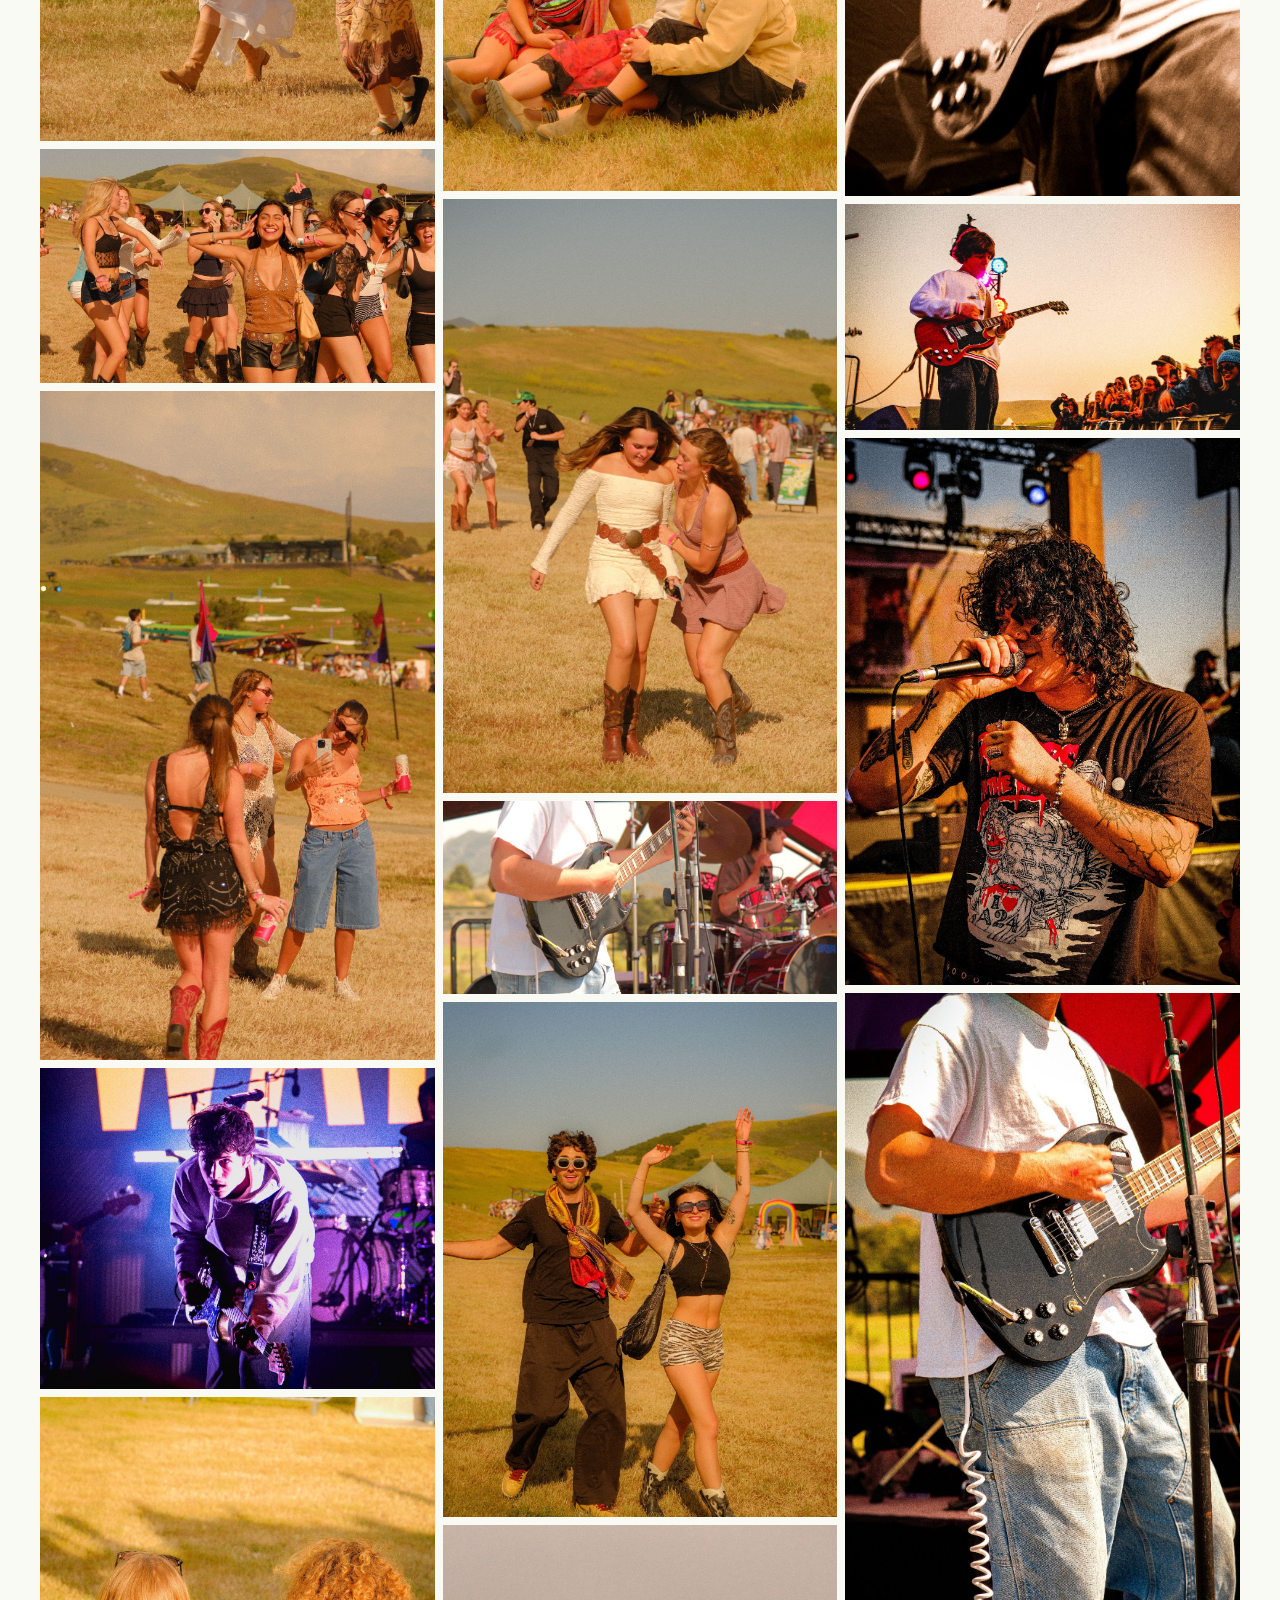
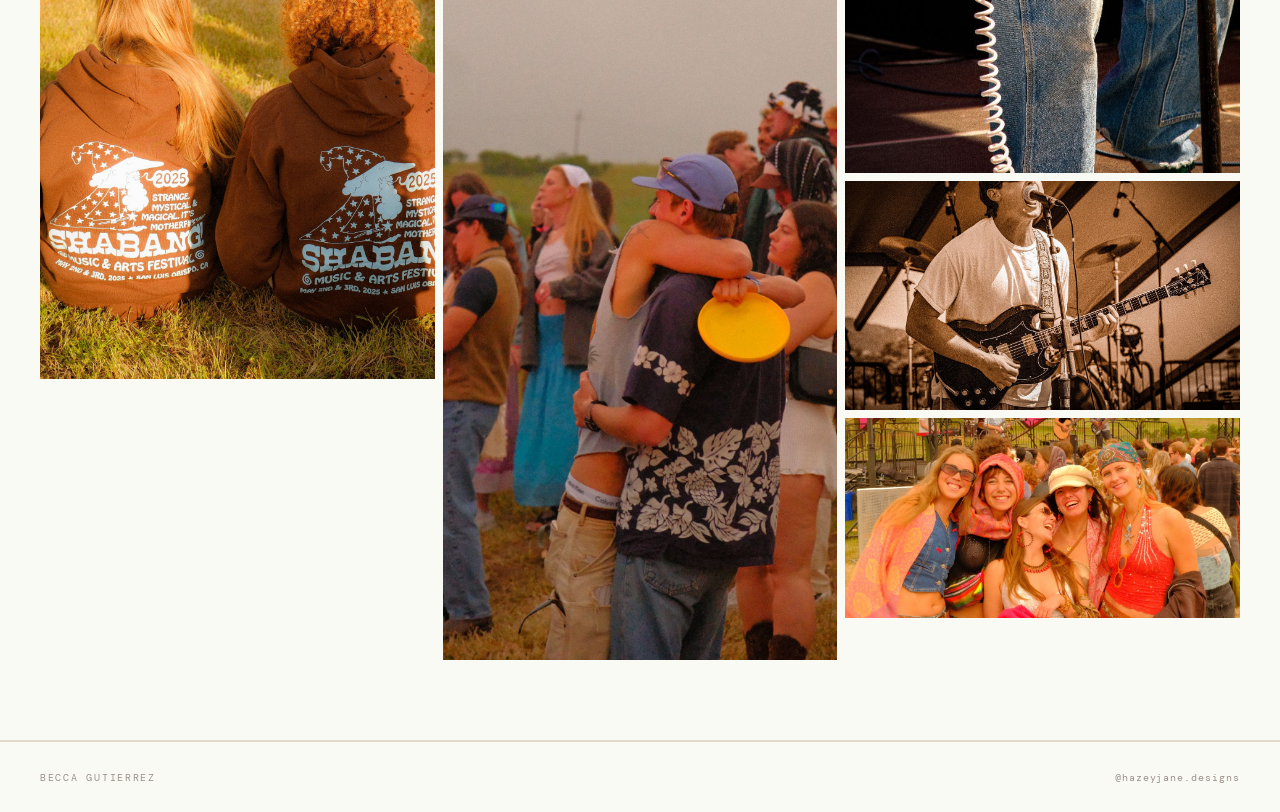
==== commit 9195acd7: "Add hazeyjane.designs page, update hero background to match original site, add nav link across all p" ====
--- a/concert.html
+++ b/concert.html
@@ -15,6 +15,7 @@
         <ul class="nav-links">
             <li><a href="concert.html" class="active">Concert</a></li>
             <li><a href="editorial.html">Editorial</a></li>
+            <li><a href="hazeyjane.html">@hazeyjane.designs</a></li>
             <li><a href="design.html">Design</a></li>
             <li><a href="index.html#about">About</a></li>
         </ul>
--- a/style.css
+++ b/style.css
@@ -126,67 +126,62 @@
 .hero-overlay {
     position: absolute;
     inset: 0;
-    background:
-        linear-gradient(to bottom,
-            rgba(20,16,12,0.35) 0%,
-            rgba(20,16,12,0.05) 40%,
-            rgba(20,16,12,0.55) 75%,
-            rgba(20,16,12,0.88) 100%);
+    background: rgba(20,16,12,0.22);
 }
 
 .hero-content {
+    position: absolute;
+    top: 50%;
+    left: 50%;
+    transform: translate(-50%, -50%);
+    z-index: 2;
+    text-align: center;
+    width: 100%;
+    padding: 0 2rem;
+}
+
+.hero-name {
+    font-family: var(--f-display);
+    font-size: clamp(2rem, 4.5vw, 3.8rem);
+    font-weight: 600;
+    font-style: italic;
+    letter-spacing: 0.02em;
+    color: #fff;
+    animation: fadeUp 0.9s ease 0.5s both;
+}
+
+.hero-ticker {
     position: relative;
     z-index: 2;
-    padding: 0 2.5rem 5rem;
-}
-
-.hero-eyebrow {
-    font-family: var(--f-mono);
-    font-size: 0.62rem;
-    letter-spacing: 0.28em;
-    text-transform: uppercase;
-    color: var(--accent3);
-    margin-bottom: 1rem;
-    animation: fadeUp 0.9s ease 0.4s both;
-}
-
-.hero-name {
-    display: flex;
-    flex-direction: column;
-    font-family: var(--f-display);
-    font-size: clamp(4.5rem, 11vw, 10.5rem);
-    font-weight: 700;
-    font-style: italic;
-    line-height: 0.86;
-    letter-spacing: -0.01em;
-    color: #fff;
-    margin-bottom: 2rem;
-}
-
-.hero-name span:first-child {
-    animation: fadeUp 0.9s ease 0.55s both;
-}
-.hero-name span:last-child {
-    animation: fadeUp 0.9s ease 0.7s both;
-    color: transparent;
-    -webkit-text-stroke: 1.5px rgba(255,255,255,0.55);
-    font-style: normal;
-    font-weight: 300;
-}
-
-.hero-tags {
-    display: flex;
-    flex-wrap: wrap;
+    border-top: 1px solid rgba(255,255,255,0.1);
+    overflow: hidden;
+    height: 34px;
+    display: flex;
     align-items: center;
-    gap: 0.65rem;
-    font-family: var(--f-mono);
-    font-size: 0.62rem;
-    letter-spacing: 0.16em;
-    text-transform: uppercase;
-    color: rgba(255,255,255,0.6);
-    animation: fadeUp 0.9s ease 0.85s both;
-}
-.bull { color: var(--accent3); }
+    animation: fadeIn 0.6s ease 1.1s both;
+}
+
+.ticker-track {
+    display: flex;
+    white-space: nowrap;
+    animation: ticker 30s linear infinite;
+    will-change: transform;
+}
+
+.ticker-track span {
+    font-family: var(--f-mono);
+    font-size: 0.52rem;
+    letter-spacing: 0.24em;
+    text-transform: uppercase;
+    color: rgba(255,255,255,0.45);
+    padding: 0 1.6rem;
+}
+.ticker-track .sep { color: var(--accent3); padding: 0 0.3rem; }
+
+@keyframes ticker {
+    from { transform: translateX(0); }
+    to   { transform: translateX(-50%); }
+}
 
 .hero-scroll-indicator {
     position: absolute;
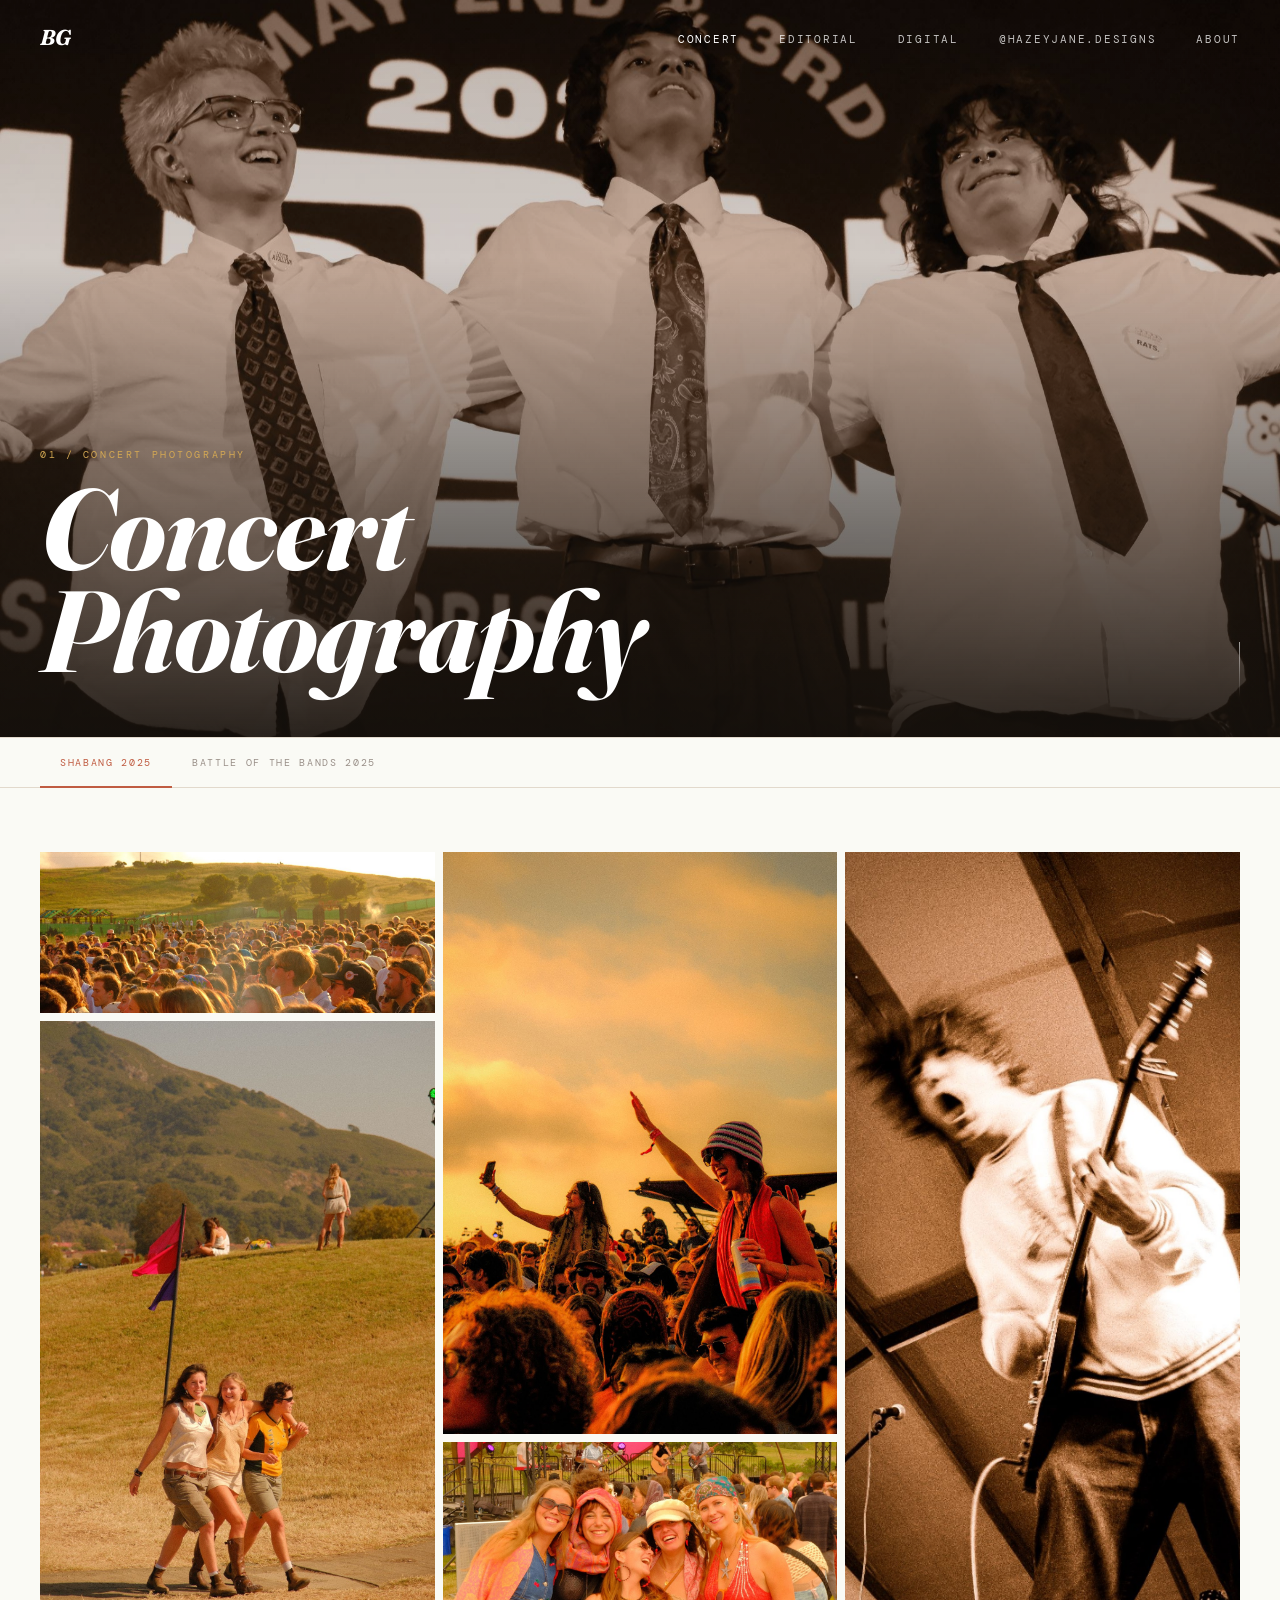
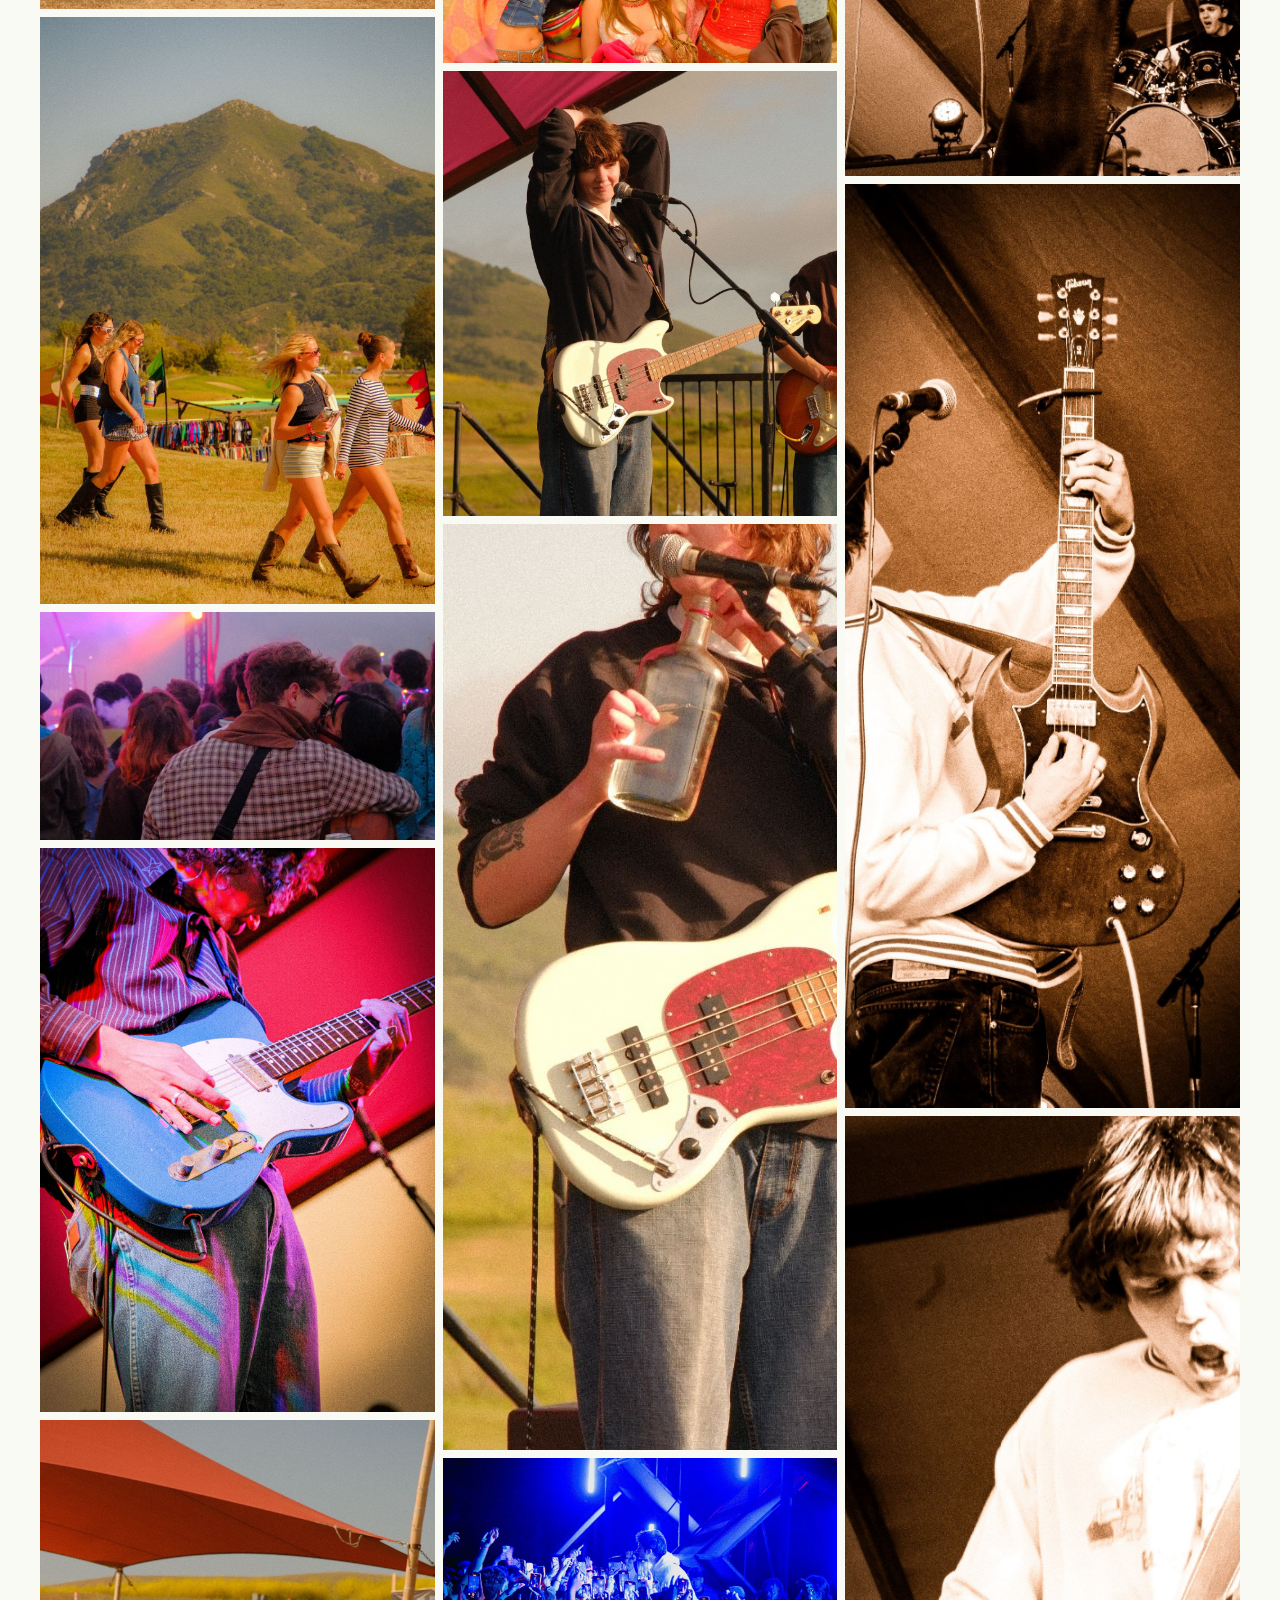
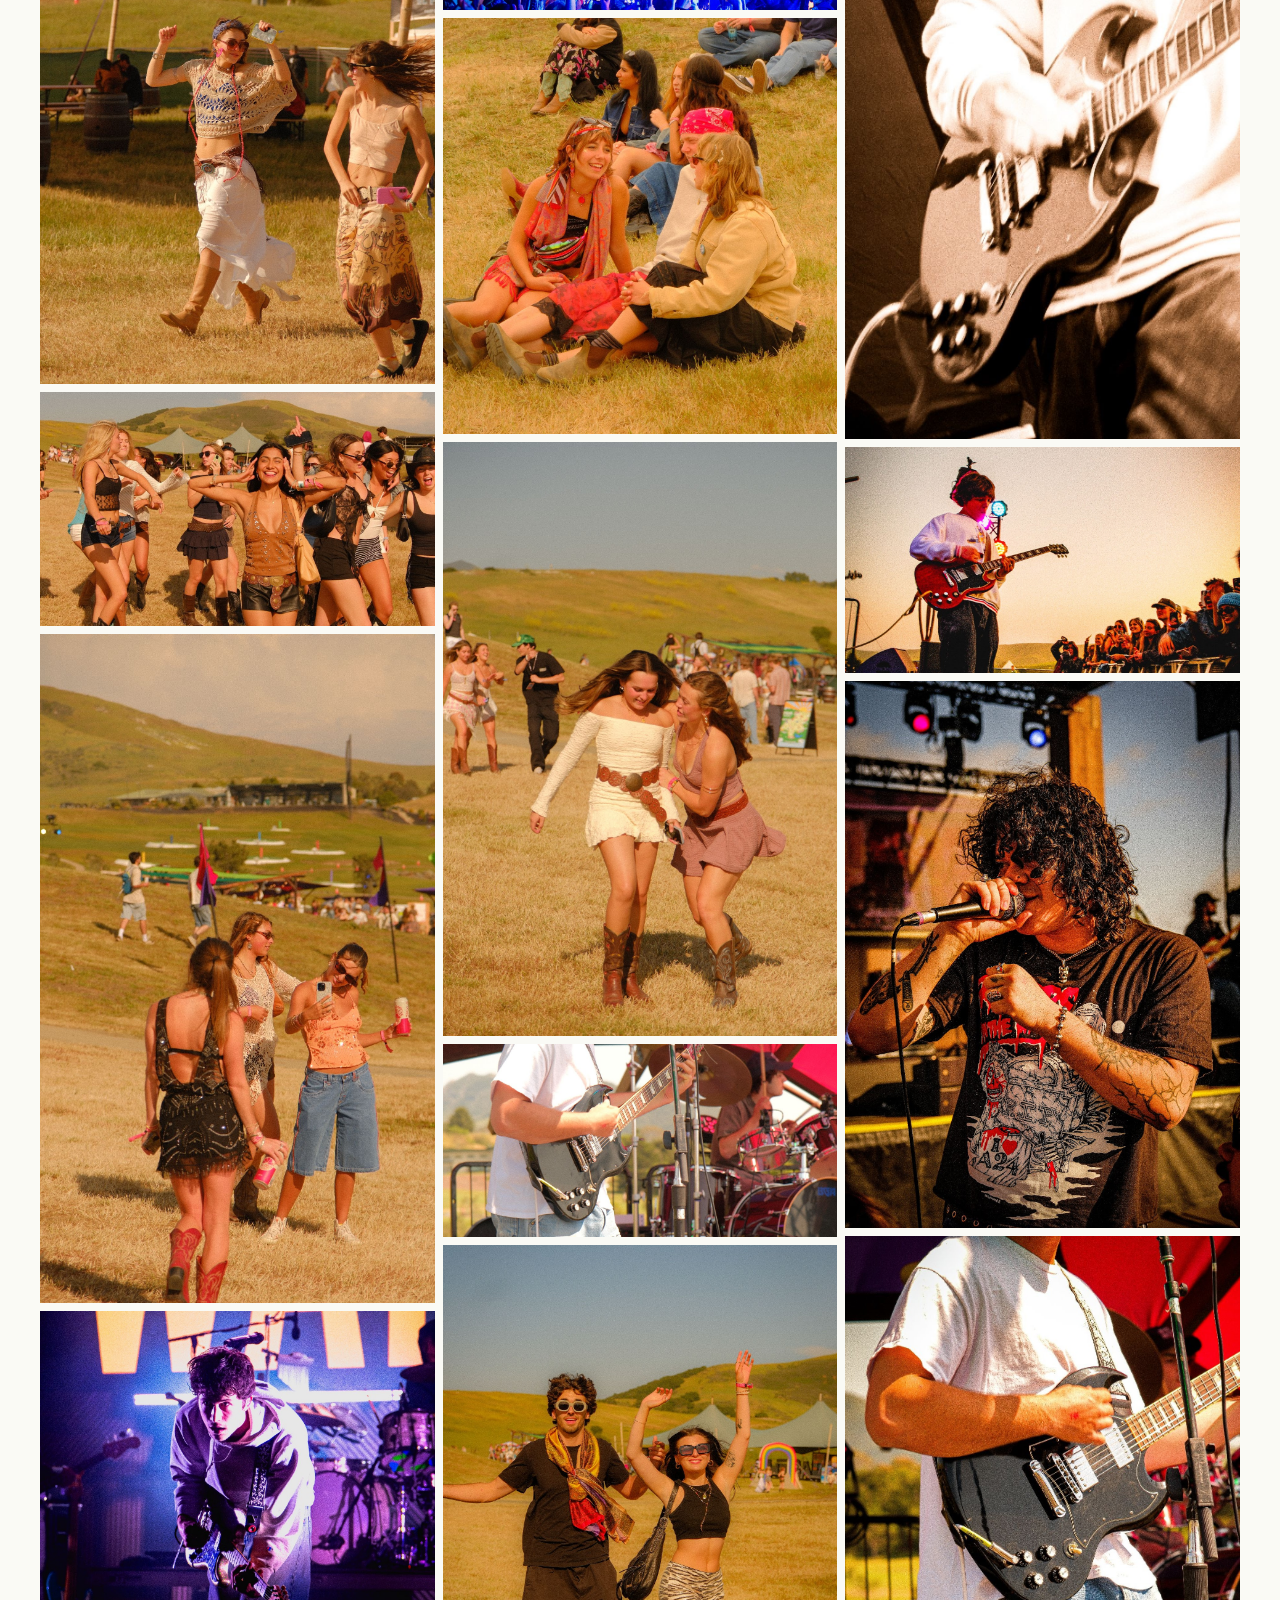
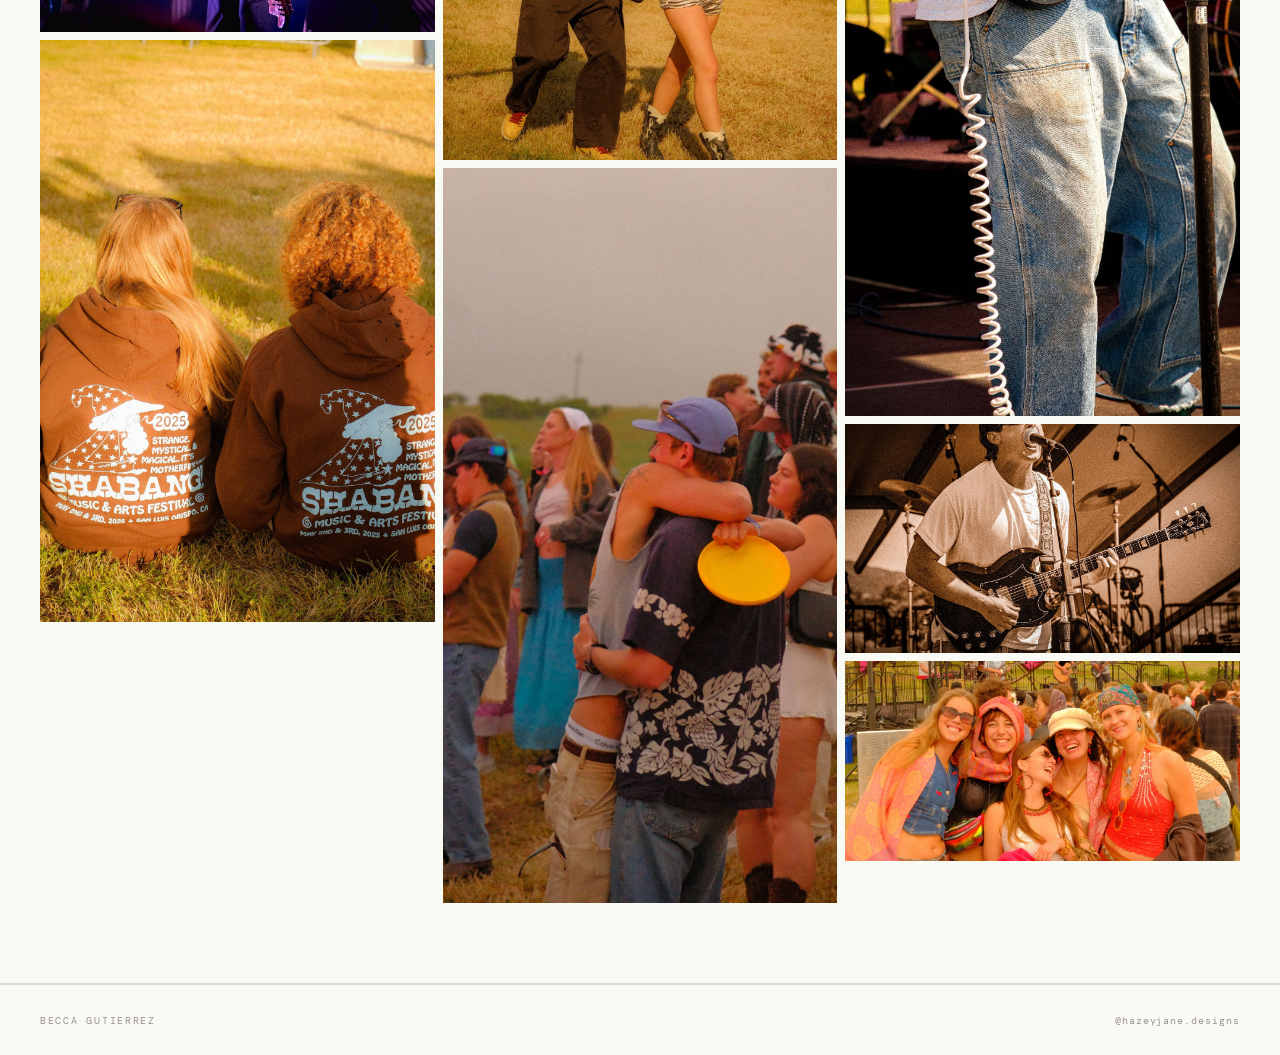
==== commit 33a30e0c: "Update nav order, hero layout, and cover images - Add @hazeyjane.designs as 4th work card on homepag" ====
--- a/concert.html
+++ b/concert.html
@@ -10,23 +10,26 @@
     <link rel="stylesheet" href="style.css">
 </head>
 <body>
-    <nav class="nav scrolled" id="nav">
+    <nav class="nav hero-top" id="nav">
         <a href="index.html" class="nav-logo">BG</a>
         <ul class="nav-links">
             <li><a href="concert.html" class="active">Concert</a></li>
             <li><a href="editorial.html">Editorial</a></li>
+            <li><a href="design.html">Digital</a></li>
             <li><a href="hazeyjane.html">@hazeyjane.designs</a></li>
-            <li><a href="design.html">Design</a></li>
             <li><a href="index.html#about">About</a></li>
         </ul>
     </nav>
 
-    <header class="page-hero" style="--page-bg: url('images/concert/unnamed(5).jpg')">
+    <header class="page-hero" style="--page-bg: url('Concert Photo cover.jpg')">
         <div class="page-hero-bg"></div>
         <div class="page-hero-overlay"></div>
         <div class="page-hero-content">
             <p class="page-eyebrow">01 / Concert Photography</p>
             <h1 class="page-title">Concert<br>Photography</h1>
+        </div>
+        <div class="hero-scroll-indicator">
+            <div class="scroll-line"></div>
         </div>
     </header>
 
--- a/style.css
+++ b/style.css
@@ -101,8 +101,8 @@
 
 .hero {
     position: relative;
-    height: 100svh;
-    min-height: 580px;
+    height: 82vh;
+    min-height: 520px;
     display: flex;
     flex-direction: column;
     justify-content: flex-end;
@@ -223,6 +223,24 @@
     transition: background 0.3s ease;
 }
 .work-card:last-child { border-right: none; }
+
+.work-card:nth-child(4) {
+    grid-column: 1 / -1;
+    border-right: none;
+    border-top: 1px solid var(--border);
+    flex-direction: row;
+}
+.work-card:nth-child(4) .card-thumb {
+    flex: 0 0 55%;
+    height: 360px;
+}
+.work-card:nth-child(4) .card-body {
+    justify-content: center;
+    padding: 2.5rem 3rem;
+}
+.work-card:nth-child(4) .card-title {
+    font-size: 3rem;
+}
 .work-card:hover { background: var(--surface); }
 
 .card-thumb {
@@ -385,8 +403,8 @@
 
 .page-hero {
     position: relative;
-    height: 55vh;
-    min-height: 360px;
+    height: 82vh;
+    min-height: 520px;
     display: flex;
     flex-direction: column;
     justify-content: flex-end;
@@ -433,7 +451,7 @@
 
 .page-title {
     font-family: var(--f-display);
-    font-size: clamp(3rem, 7.5vw, 7rem);
+    font-size: clamp(3.5rem, 9vw, 9rem);
     font-weight: 700;
     font-style: italic;
     line-height: 0.88;
@@ -551,13 +569,9 @@
 @media (max-width: 960px) {
     .index-work { grid-template-columns: 1fr 1fr; }
     .work-card:nth-child(2) { border-right: none; }
-    .work-card:nth-child(3) {
-        grid-column: 1 / -1;
-        border-right: none;
-        border-top: 1px solid var(--border);
-        flex-direction: row;
-    }
-    .work-card:nth-child(3) .card-thumb { width: 280px; height: auto; flex-shrink: 0; }
+    .work-card:nth-child(3) { border-top: 1px solid var(--border); }
+    .work-card:nth-child(4) .card-thumb { flex: 0 0 45%; height: 280px; }
+    .work-card:nth-child(4) .card-title { font-size: 2.2rem; }
     .gallery-grid { columns: 2; }
 }
 
@@ -570,8 +584,9 @@
     .index-work { grid-template-columns: 1fr; }
     .work-card { border-right: none; border-bottom: 1px solid var(--border); }
     .work-card:last-child { border-bottom: none; }
-    .work-card:nth-child(3) { flex-direction: column; }
-    .work-card:nth-child(3) .card-thumb { width: 100%; height: 220px; }
+    .work-card:nth-child(4) { flex-direction: column; }
+    .work-card:nth-child(4) .card-thumb { flex: unset; width: 100%; height: 220px; }
+    .work-card:nth-child(4) .card-title { font-size: 2rem; }
 
     .about-section { padding: 4rem 1.25rem 5rem; }
     .about-inner { grid-template-columns: 1fr; gap: 2rem; }
